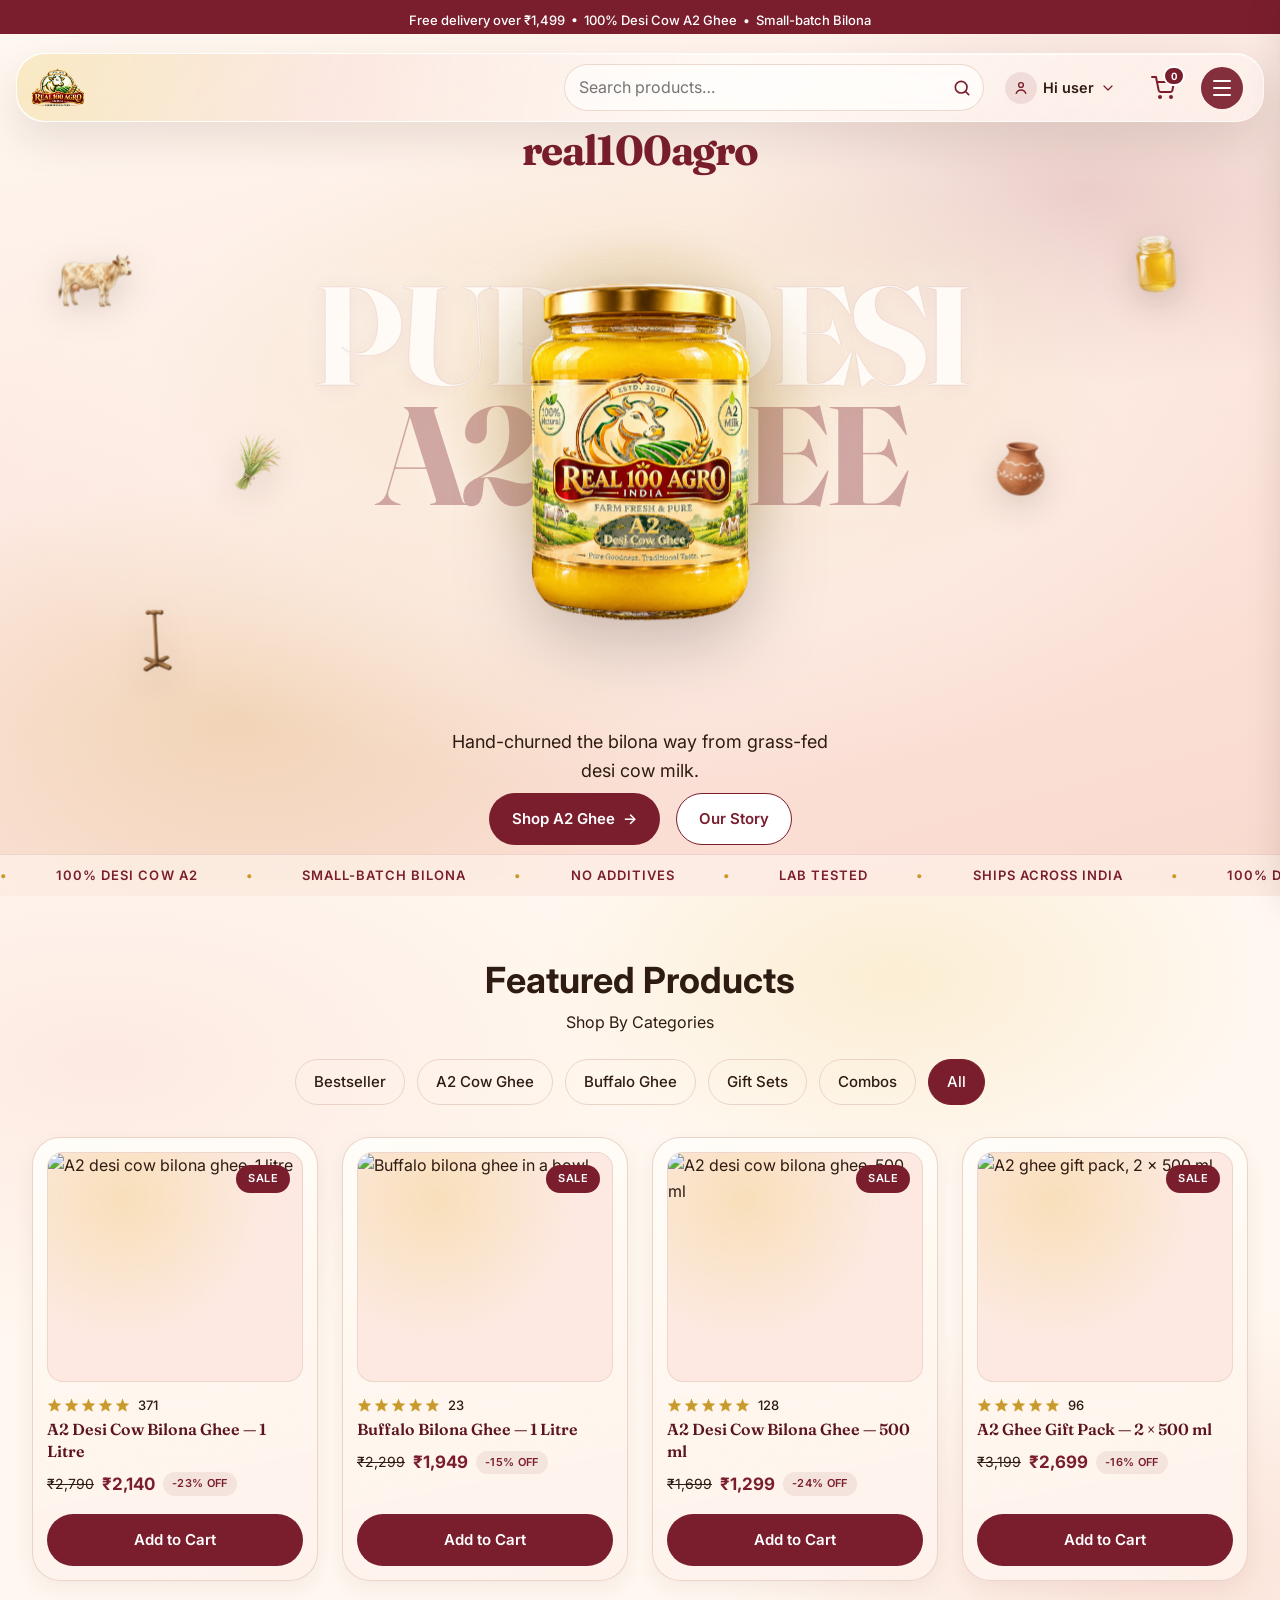
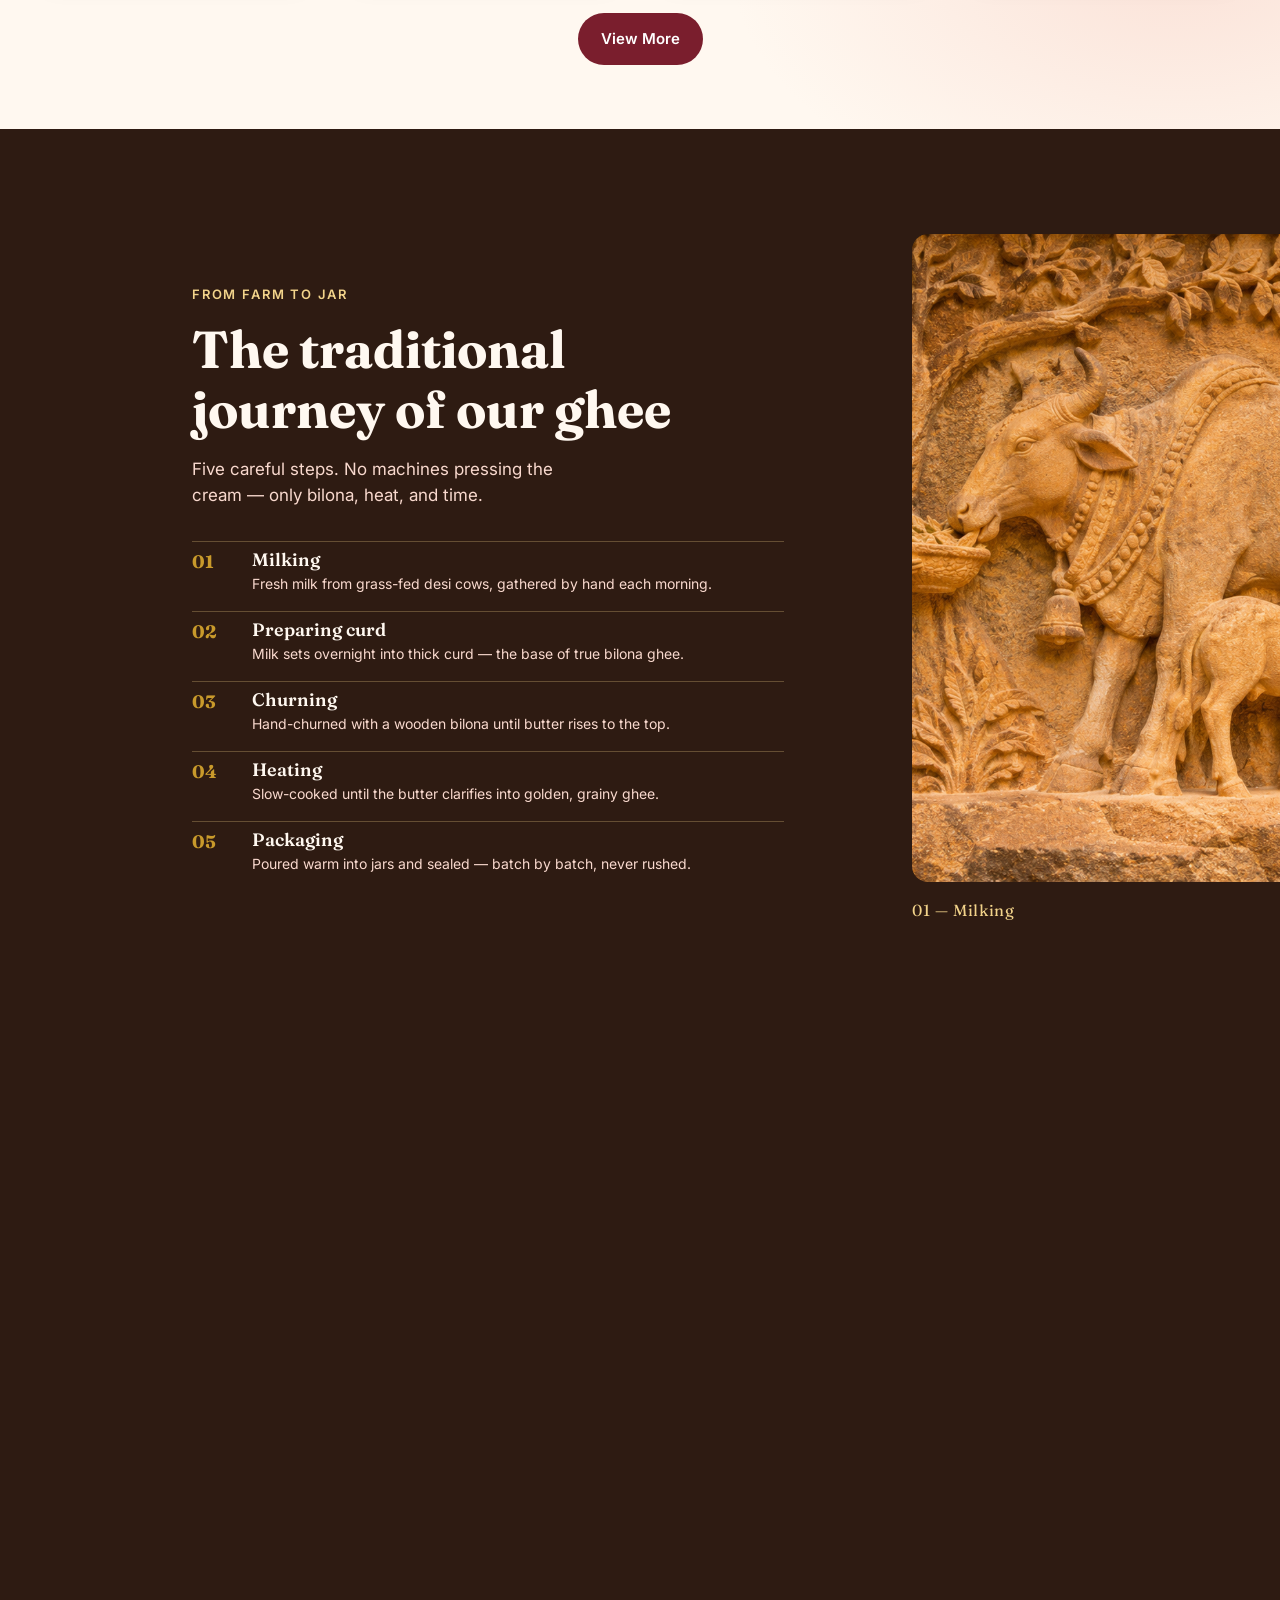
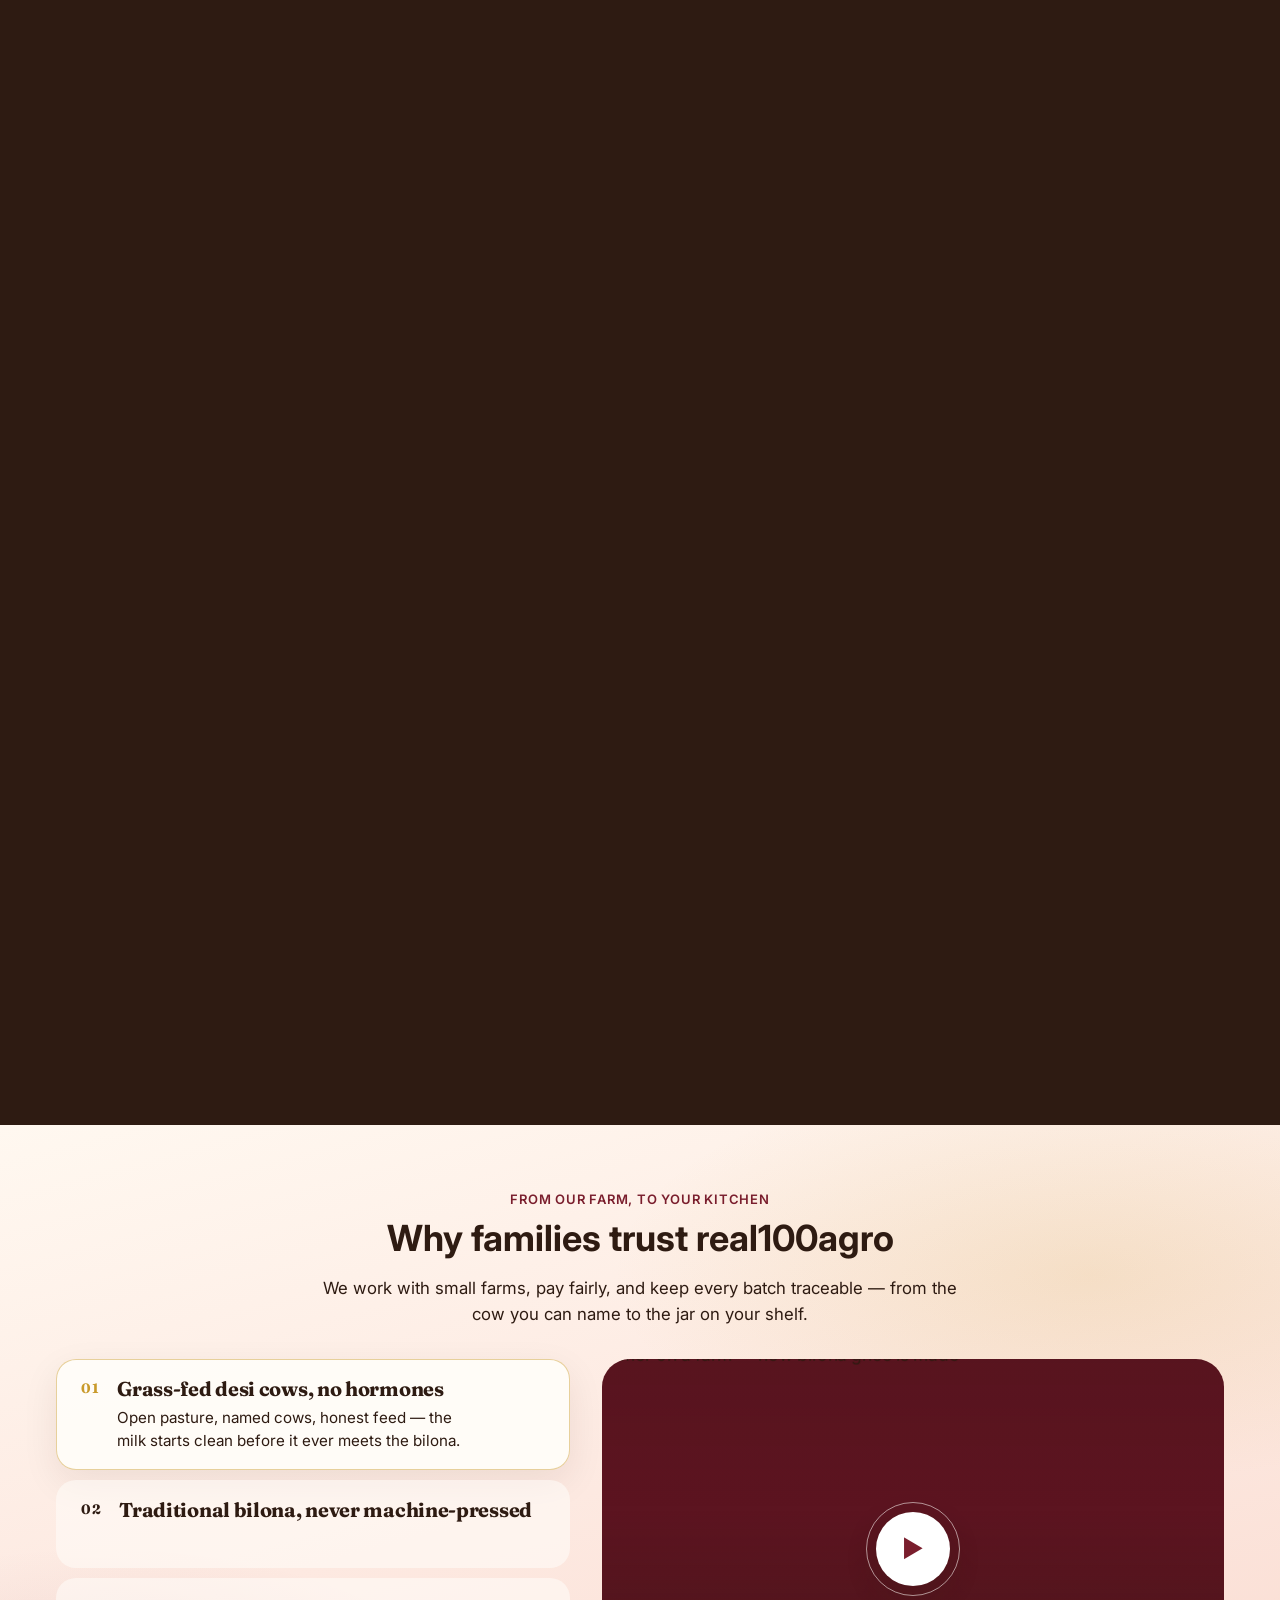
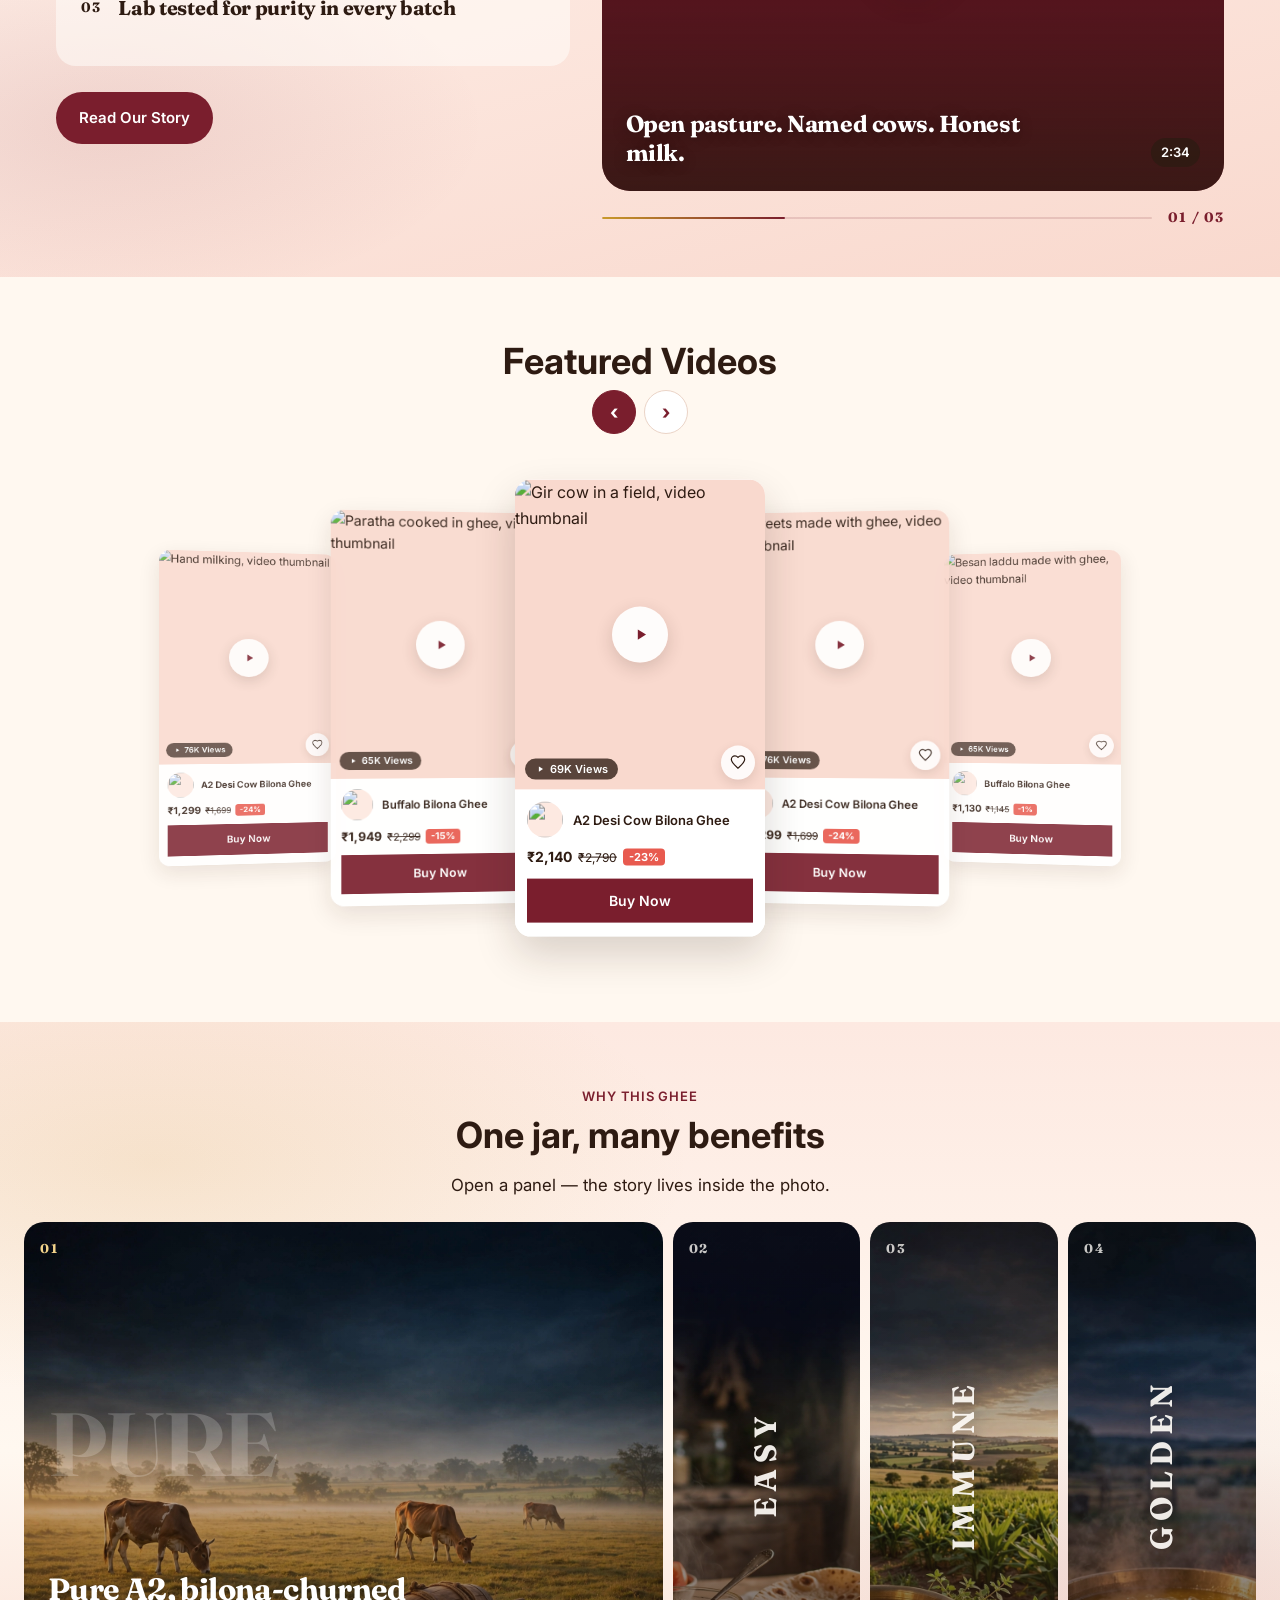
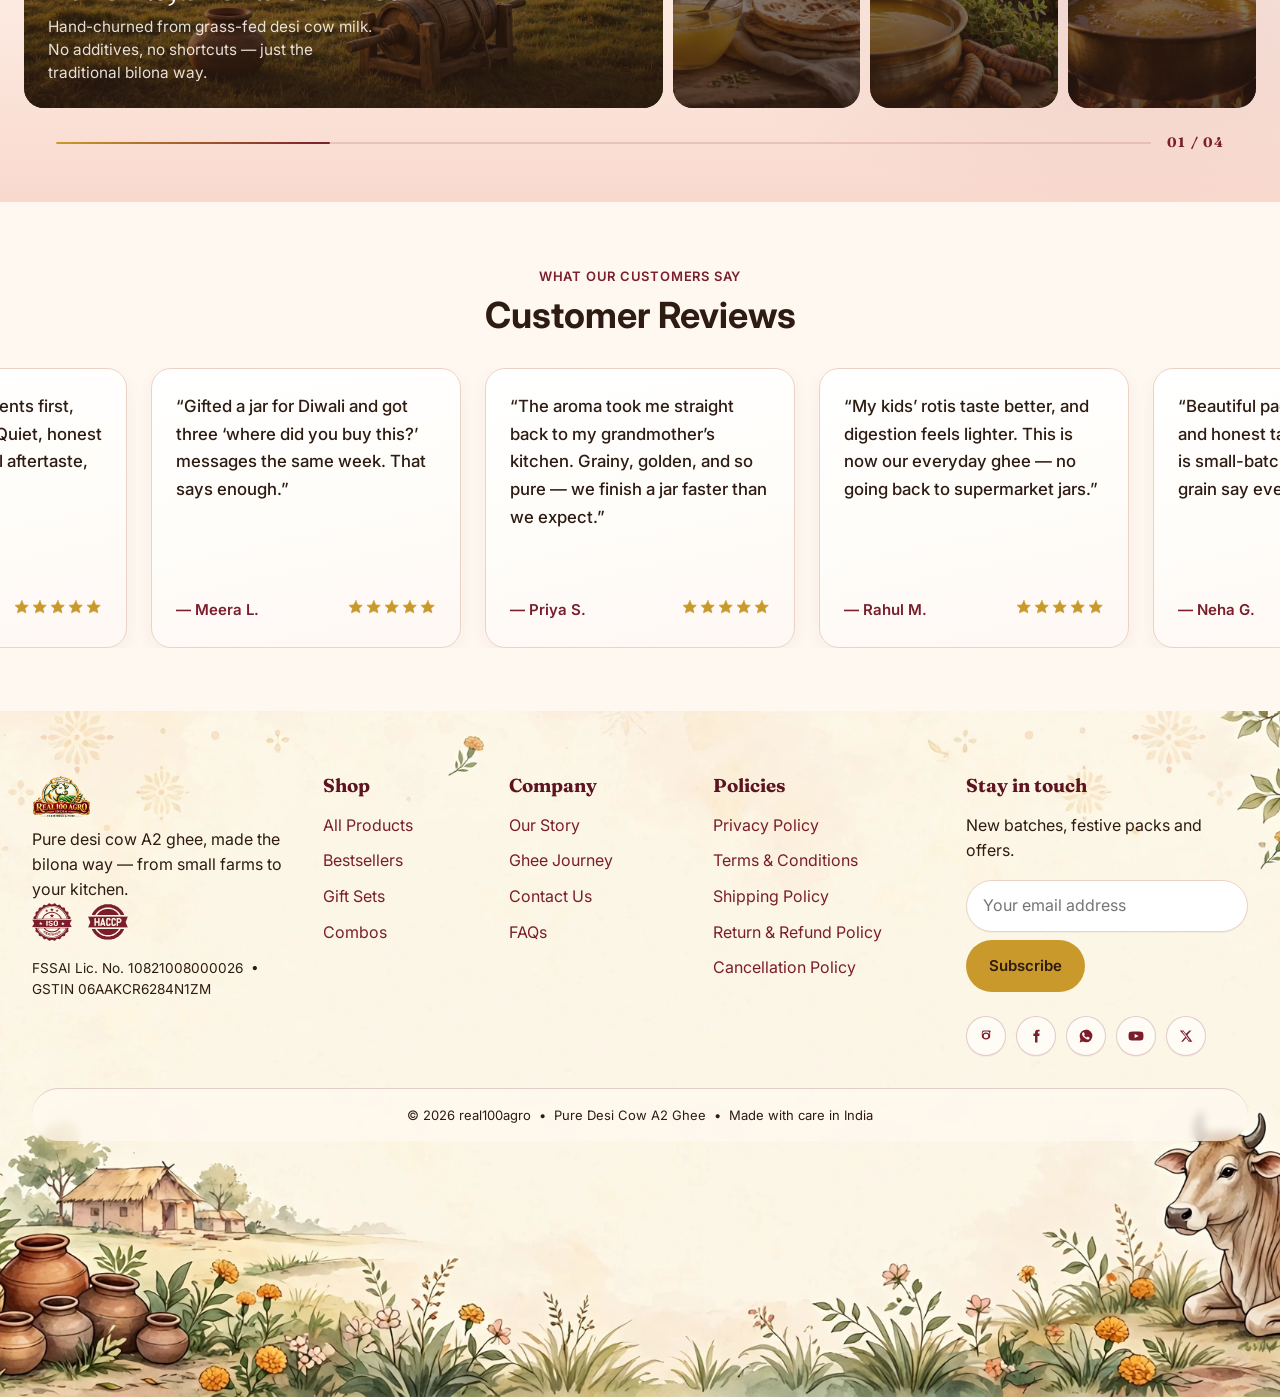
==== frontend/index.html @ b284c061 "Initial commit: Django API, static frontend, and real100 deploy layout. Co-authored-by: Cursor <curs" ====
<!DOCTYPE html>
<html lang="en">

<head>
  <meta charset="utf-8">
  <meta name="viewport" content="width=device-width, initial-scale=1">
  <title>real100agro — Pure Desi Cow A2 Ghee, Made the Bilona Way</title>
  <meta name="description"
    content="Pure desi cow A2 ghee, hand-churned the traditional bilona way from grass-fed desi cow milk. No additives, no shortcuts — just golden, grainy ghee.">
  <meta property="og:title" content="real100agro — Pure Desi Cow A2 Ghee">
  <meta property="og:description"
    content="Hand-churned from grass-fed desi cow milk. No additives, no shortcuts — just golden, grainy ghee the traditional way.">
  <meta property="og:type" content="website">
  <!-- Product prices, reviews, videos and photos on this page are
       placeholders for the frontend phase. Replace them with real
       product data in the backend phase; do not publish fake
       Product structured data until then. -->
  <script type="application/ld+json">
  {
    "@context": "https://schema.org",
    "@type": "Organization",
    "name": "real100agro",
    "description": "Desi cow A2 ghee selling webapp"
  }
  </script>
  <link rel="preconnect" href="https://fonts.googleapis.com">
  <link rel="preconnect" href="https://fonts.gstatic.com" crossorigin>
  <link
    href="https://fonts.googleapis.com/css2?family=Fraunces:opsz,wght@9..144,500;9..144,700&family=Inter:wght@400;500;600;700&display=swap"
    rel="stylesheet">
  <link rel="stylesheet" href="assets/css/tokens.css">
  <link rel="stylesheet" href="assets/css/base.css">
  <link rel="stylesheet" href="assets/css/components.css">
  <link rel="stylesheet" href="assets/css/home.css">
  <link rel="stylesheet" href="assets/css/commerce.css">
  <link rel="stylesheet" href="assets/css/responsive.css">
  <link rel="icon"
    href="data:image/svg+xml,<svg xmlns='http://www.w3.org/2000/svg' viewBox='0 0 100 100'><text y='.9em' font-size='90'>🧈</text></svg>">
</head>

<body>
  <a class="skip-link" href="#main">Skip to main content</a>

  <!-- Announcement bar: Kasutam layout, our maroon theme -->
  <div class="announcement-bar" role="note">
    <span class="announcement-bar__track"><span>Free delivery over ₹1,499 &nbsp;•&nbsp; 100% Desi Cow A2 Ghee
        &nbsp;•&nbsp; Small-batch Bilona</span><span aria-hidden="true">Free delivery over ₹1,499 &nbsp;•&nbsp; 100% Desi
        Cow A2 Ghee &nbsp;•&nbsp; Small-batch Bilona</span></span>
  </div>

  <!-- Header — floating glassmorphism pill (CodePen-inspired):
       logo, nav, search, cart, hamburger. Same single-line layout
       and data hooks as before; only the shell is floating glass.
       On phones the search folds into the open menu. No Shop Ghee
       button here — the hero CTA already leads to products.
       Nav links point at shared pages: products.html (All /
       Bestsellers tabs), our-story.html, contact.html. -->
  <header class="site-header">
    <div class="header-inner">
      <a class="logo" href="index.html" aria-label="real100agro home">
        <img class="logo__image" src="assets/images/logo.png" alt="real100agro" width="160" height="48">
        <span class="logo__text">real100agro</span>
      </a>
      <nav class="main-nav" id="main-nav" data-main-nav aria-label="Main navigation">
        <a href="index.html" aria-current="page">Home</a>
        <a href="products.html#all" data-nav-products="all">All Products</a>
        <a href="products.html#bestsellers" data-nav-products="bestseller">Bestsellers</a>
        <a href="our-story.html">Our Story</a>
        <a href="contact.html">Contact Us</a>
      </nav>
      <!-- Search is a direct header child: on phones it hides in the
           closed header and shows inside the open menu; cart stays. -->
      <form class="search-form" data-search-form role="search" aria-label="Search products">
        <label class="visually-hidden" for="site-search">Search products</label>
        <input id="site-search" type="search" data-search-input placeholder="Search products…" autocomplete="off">
        <button class="search-form__button" type="submit" aria-label="Search products">
          <svg viewBox="0 0 24 24" aria-hidden="true" focusable="false">
            <circle cx="11" cy="11" r="7"></circle>
            <path d="M20 20l-3.5-3.5"></path>
          </svg>
        </button>
      </form>
      <button class="cart-button" type="button" data-cart-count aria-label="Cart, 0 items">
        <span class="cart-button__face" aria-hidden="true">
          <svg viewBox="0 0 24 24" focusable="false">
            <circle cx="9" cy="21" r="1"></circle>
            <circle cx="20" cy="21" r="1"></circle>
            <path d="M1 1h4l2.68 13.39a2 2 0 0 0 2 1.61h9.72a2 2 0 0 0 2-1.61L23 6H6"></path>
          </svg>
        </span>
        <span class="cart-button__count" data-cart-count-number>0</span>
      </button>
      <button class="nav-toggle" type="button" data-nav-toggle aria-expanded="false" aria-controls="main-nav"
        aria-label="Open menu">
        <span class="nav-toggle__bar" aria-hidden="true"></span>
        <span class="nav-toggle__bar" aria-hidden="true"></span>
        <span class="nav-toggle__bar" aria-hidden="true"></span>
      </button>
    </div>
  </header>

  <main id="main">
    <!-- HERO — cinematic prototype (Henrietta-inspired): full-bleed
         atmosphere, giant brand type behind the jar, floating story
         motifs (adult cow, bilona churner, grass, matki, jar) with
         parallax, slim CTA. Conversion details live in Featured
         Products below. -->
    <section class="hero hero--cinematic" id="top" aria-labelledby="hero-heading" data-hero-cinematic>
      <div class="hero-atmosphere" aria-hidden="true"></div>

      <div class="hero-stage" data-hero-stage>
        <p class="hero-brand" aria-hidden="true">real100agro</p>

        <h1 class="hero-display" id="hero-heading">
          <span class="hero-display__line">Pure Desi</span>
          <span class="hero-display__line hero-display__line--accent">A2 Ghee</span>
        </h1>

        <div class="hero-glow" aria-hidden="true"></div>

        <div class="hero-droplets hero-droplets--back" data-hero-droplets aria-hidden="true">
          <span class="hero-drop" data-depth="0.35" style="--x:18%; --y:42%; --s:1.05; --o:.9">
            <img src="assets/images/hero_float_grass.png" alt="" width="120" height="120" decoding="async">
          </span>
          <span class="hero-drop" data-depth="0.4" style="--x:78%; --y:44%; --s:1; --o:.88">
            <img src="assets/images/hero_float_matki.png" alt="" width="120" height="120" decoding="async">
          </span>
        </div>
        <div class="hero-droplets hero-droplets--front" data-hero-droplets aria-hidden="true">
          <span class="hero-drop" data-depth="0.55" style="--x:5%; --y:18%; --s:1.35; --o:.95">
            <img src="assets/images/hero_float_cow.png" alt="" width="160" height="160" decoding="async">
          </span>
          <span class="hero-drop" data-depth="0.7" style="--x:10%; --y:68%; --s:1.15; --o:.92">
            <img src="assets/images/hero_float_churner.png" alt="" width="120" height="120" decoding="async">
          </span>
          <span class="hero-drop" data-depth="0.6" style="--x:88%; --y:16%; --s:1.05; --o:.94">
            <img src="assets/images/hero_float_jar.png" alt="" width="120" height="120" decoding="async">
          </span>
        </div>

        <div class="hero-jar" data-hero-jar>
          <img src="assets/images/hero_jar_cutout.png" alt="Jar of Real 100 Agro A2 desi cow ghee" width="400"
            height="600" fetchpriority="high" decoding="async">
        </div>

        <div class="hero-copy">
          <p class="hero-copy__support">Hand-churned the bilona way from grass-fed desi cow milk.</p>
          <div class="hero-ctas">
            <a class="button button--primary" href="products.html#all">Shop A2 Ghee &nbsp;→</a>
            <a class="button button--outline" href="our-story.html">Our Story</a>
          </div>
        </div>
      </div>

      <div class="hero-marquee" aria-hidden="true">
        <div class="hero-marquee__track">
          <span>100% Desi Cow A2</span>
          <span>Small-batch Bilona</span>
          <span>No additives</span>
          <span>Lab tested</span>
          <span>Ships across India</span>
          <span>100% Desi Cow A2</span>
          <span>Small-batch Bilona</span>
          <span>No additives</span>
          <span>Lab tested</span>
          <span>Ships across India</span>
        </div>
      </div>
    </section>

    <!-- FEATURED PRODUCTS + SHOP BY CATEGORY — merged, Kasutam layout,
         warm cream/blush shop tiles. Ghee only. -->
    <section class="section section--featured-products" id="featured-products" aria-labelledby="featured-heading">
      <div class="container content">
        <h2 class="section__title section__title--center" id="featured-heading">Featured Products</h2>
        <p class="section__subtitle section__subtitle--center">Shop By Categories</p>
        <div class="pill-row products-category-row" role="group" aria-label="Filter products by category">
          <button class="pill" type="button" data-filter="bestseller" aria-pressed="false">Bestseller</button>
          <button class="pill" type="button" data-filter="a2" aria-pressed="false">A2 Cow Ghee</button>
          <button class="pill" type="button" data-filter="buffalo" aria-pressed="false">Buffalo Ghee</button>
          <button class="pill" type="button" data-filter="gift" aria-pressed="false">Gift Sets</button>
          <button class="pill" type="button" data-filter="combo" aria-pressed="false">Combos</button>
          <button class="pill" type="button" data-filter="all" aria-pressed="true">All</button>
        </div>
        <div class="product-grid">
          <article class="product-card" data-categories="a2 bestseller" data-product-id="a2-ghee-1l" data-name="A2 Desi Cow Bilona Ghee 1 Litre">
            <a class="product-card__link" href="product.html" aria-label="View A2 Desi Cow Bilona Ghee 1 Litre">
              <div class="product-card__media">
                <img
                  src="https://cdn.shopify.com/s/files/1/0054/8300/3951/products/91yr2itCWcL._SL1500__1_1500x.jpg?v=1569312696"
                  alt="A2 desi cow bilona ghee, 1 litre" width="306" height="306" loading="lazy" decoding="async">
                <span class="product-card__badge">Sale</span>
              </div>
            </a>
            <div class="product-card__rating" aria-label="Rated 4.9 out of 5 from 371 reviews">
              <span class="star-rating" aria-hidden="true">
                <svg class="star-rating__star is-filled" viewBox="0 0 24 24">
                  <path d="M12 2.4l2.7 6.5 7 .6-5.3 4.5 1.7 7-6.1-3.7-6.1 3.7 1.7-7-5.3-4.5 7-.6L12 2.4z"></path>
                </svg>
                <svg class="star-rating__star is-filled" viewBox="0 0 24 24">
                  <path d="M12 2.4l2.7 6.5 7 .6-5.3 4.5 1.7 7-6.1-3.7-6.1 3.7 1.7-7-5.3-4.5 7-.6L12 2.4z"></path>
                </svg>
                <svg class="star-rating__star is-filled" viewBox="0 0 24 24">
                  <path d="M12 2.4l2.7 6.5 7 .6-5.3 4.5 1.7 7-6.1-3.7-6.1 3.7 1.7-7-5.3-4.5 7-.6L12 2.4z"></path>
                </svg>
                <svg class="star-rating__star is-filled" viewBox="0 0 24 24">
                  <path d="M12 2.4l2.7 6.5 7 .6-5.3 4.5 1.7 7-6.1-3.7-6.1 3.7 1.7-7-5.3-4.5 7-.6L12 2.4z"></path>
                </svg>
                <svg class="star-rating__star is-filled" viewBox="0 0 24 24">
                  <path d="M12 2.4l2.7 6.5 7 .6-5.3 4.5 1.7 7-6.1-3.7-6.1 3.7 1.7-7-5.3-4.5 7-.6L12 2.4z"></path>
                </svg>
              </span>
              <span class="product-card__review-count">371</span>
            </div>
            <h3 class="product-card__name"><a href="product.html">A2 Desi Cow Bilona Ghee — 1 Litre</a></h3>
            <p class="product-card__price"><span class="price--old">₹2,790</span> <span class="price--now">₹2,140</span>
              <span class="price--off">-23% OFF</span></p>
            <button class="button button--primary button--full" type="button" data-add-to-cart>Add to
              Cart</button>
          </article>
          <article class="product-card" data-categories="buffalo" data-product-id="buffalo-ghee-1l" data-name="Buffalo Bilona Ghee 1 Litre">
            <a class="product-card__link" href="product.html" aria-label="View Buffalo Bilona Ghee 1 Litre">
              <div class="product-card__media">
                <img
                  src="https://images.news18.com/news18marathi/uploads/2026/01/Ghee-1-2026-01-f6c0e764d6275aedfa888fc6712cb492-3x2.jpg?im=Resize,width=640,aspect=fit,type=normal"
                  alt="Buffalo bilona ghee in a bowl" width="306" height="306" loading="lazy" decoding="async">
                <span class="product-card__badge">Sale</span>
              </div>
            </a>
            <div class="product-card__rating" aria-label="Rated 4.8 out of 5 from 23 reviews">
              <span class="star-rating" aria-hidden="true">
                <svg class="star-rating__star is-filled" viewBox="0 0 24 24">
                  <path d="M12 2.4l2.7 6.5 7 .6-5.3 4.5 1.7 7-6.1-3.7-6.1 3.7 1.7-7-5.3-4.5 7-.6L12 2.4z"></path>
                </svg>
                <svg class="star-rating__star is-filled" viewBox="0 0 24 24">
                  <path d="M12 2.4l2.7 6.5 7 .6-5.3 4.5 1.7 7-6.1-3.7-6.1 3.7 1.7-7-5.3-4.5 7-.6L12 2.4z"></path>
                </svg>
                <svg class="star-rating__star is-filled" viewBox="0 0 24 24">
                  <path d="M12 2.4l2.7 6.5 7 .6-5.3 4.5 1.7 7-6.1-3.7-6.1 3.7 1.7-7-5.3-4.5 7-.6L12 2.4z"></path>
                </svg>
                <svg class="star-rating__star is-filled" viewBox="0 0 24 24">
                  <path d="M12 2.4l2.7 6.5 7 .6-5.3 4.5 1.7 7-6.1-3.7-6.1 3.7 1.7-7-5.3-4.5 7-.6L12 2.4z"></path>
                </svg>
                <svg class="star-rating__star is-filled" viewBox="0 0 24 24">
                  <path d="M12 2.4l2.7 6.5 7 .6-5.3 4.5 1.7 7-6.1-3.7-6.1 3.7 1.7-7-5.3-4.5 7-.6L12 2.4z"></path>
                </svg>
              </span>
              <span class="product-card__review-count">23</span>
            </div>
            <h3 class="product-card__name"><a href="product.html">Buffalo Bilona Ghee — 1 Litre</a></h3>
            <p class="product-card__price"><span class="price--old">₹2,299</span> <span class="price--now">₹1,949</span>
              <span class="price--off">-15% OFF</span></p>
            <button class="button button--primary button--full" type="button" data-add-to-cart>Add to
              Cart</button>
          </article>
          <article class="product-card" data-categories="a2 bestseller" data-product-id="a2-ghee-500ml" data-name="A2 Desi Cow Bilona Ghee 500 ml">
            <a class="product-card__link" href="product.html" aria-label="View A2 Desi Cow Bilona Ghee 500 ml">
              <div class="product-card__media">
                <img src="https://ishavasyamproducts.com/cdn/shop/products/11_900x.jpg?v=1634724399"
                  alt="A2 desi cow bilona ghee, 500 ml" width="306" height="306" loading="lazy" decoding="async">
                <span class="product-card__badge">Sale</span>
              </div>
            </a>
            <div class="product-card__rating" aria-label="Rated 4.9 out of 5 from 128 reviews">
              <span class="star-rating" aria-hidden="true">
                <svg class="star-rating__star is-filled" viewBox="0 0 24 24">
                  <path d="M12 2.4l2.7 6.5 7 .6-5.3 4.5 1.7 7-6.1-3.7-6.1 3.7 1.7-7-5.3-4.5 7-.6L12 2.4z"></path>
                </svg>
                <svg class="star-rating__star is-filled" viewBox="0 0 24 24">
                  <path d="M12 2.4l2.7 6.5 7 .6-5.3 4.5 1.7 7-6.1-3.7-6.1 3.7 1.7-7-5.3-4.5 7-.6L12 2.4z"></path>
                </svg>
                <svg class="star-rating__star is-filled" viewBox="0 0 24 24">
                  <path d="M12 2.4l2.7 6.5 7 .6-5.3 4.5 1.7 7-6.1-3.7-6.1 3.7 1.7-7-5.3-4.5 7-.6L12 2.4z"></path>
                </svg>
                <svg class="star-rating__star is-filled" viewBox="0 0 24 24">
                  <path d="M12 2.4l2.7 6.5 7 .6-5.3 4.5 1.7 7-6.1-3.7-6.1 3.7 1.7-7-5.3-4.5 7-.6L12 2.4z"></path>
                </svg>
                <svg class="star-rating__star is-filled" viewBox="0 0 24 24">
                  <path d="M12 2.4l2.7 6.5 7 .6-5.3 4.5 1.7 7-6.1-3.7-6.1 3.7 1.7-7-5.3-4.5 7-.6L12 2.4z"></path>
                </svg>
              </span>
              <span class="product-card__review-count">128</span>
            </div>
            <h3 class="product-card__name"><a href="product.html">A2 Desi Cow Bilona Ghee — 500 ml</a></h3>
            <p class="product-card__price"><span class="price--old">₹1,699</span> <span class="price--now">₹1,299</span>
              <span class="price--off">-24% OFF</span></p>
            <button class="button button--primary button--full" type="button" data-add-to-cart>Add to
              Cart</button>
          </article>
          <article class="product-card" data-categories="gift combo a2 bestseller" data-product-id="a2-ghee-gift" data-name="A2 Ghee Gift Pack 2 x 500 ml">
            <a class="product-card__link" href="product.html" aria-label="View A2 Ghee Gift Pack">
              <div class="product-card__media">
                <img src="https://www.distacart.com/cdn/shop/products/IshaVasyamA2DesiGhee.._1280x.jpg?v=1737559989"
                  alt="A2 ghee gift pack, 2 x 500 ml" width="306" height="306" loading="lazy" decoding="async">
                <span class="product-card__badge">Sale</span>
              </div>
            </a>
            <div class="product-card__rating" aria-label="Rated 5.0 out of 5 from 96 reviews">
              <span class="star-rating" aria-hidden="true">
                <svg class="star-rating__star is-filled" viewBox="0 0 24 24">
                  <path d="M12 2.4l2.7 6.5 7 .6-5.3 4.5 1.7 7-6.1-3.7-6.1 3.7 1.7-7-5.3-4.5 7-.6L12 2.4z"></path>
                </svg>
                <svg class="star-rating__star is-filled" viewBox="0 0 24 24">
                  <path d="M12 2.4l2.7 6.5 7 .6-5.3 4.5 1.7 7-6.1-3.7-6.1 3.7 1.7-7-5.3-4.5 7-.6L12 2.4z"></path>
                </svg>
                <svg class="star-rating__star is-filled" viewBox="0 0 24 24">
                  <path d="M12 2.4l2.7 6.5 7 .6-5.3 4.5 1.7 7-6.1-3.7-6.1 3.7 1.7-7-5.3-4.5 7-.6L12 2.4z"></path>
                </svg>
                <svg class="star-rating__star is-filled" viewBox="0 0 24 24">
                  <path d="M12 2.4l2.7 6.5 7 .6-5.3 4.5 1.7 7-6.1-3.7-6.1 3.7 1.7-7-5.3-4.5 7-.6L12 2.4z"></path>
                </svg>
                <svg class="star-rating__star is-filled" viewBox="0 0 24 24">
                  <path d="M12 2.4l2.7 6.5 7 .6-5.3 4.5 1.7 7-6.1-3.7-6.1 3.7 1.7-7-5.3-4.5 7-.6L12 2.4z"></path>
                </svg>
              </span>
              <span class="product-card__review-count">96</span>
            </div>
            <h3 class="product-card__name"><a href="product.html">A2 Ghee Gift Pack — 2 × 500 ml</a></h3>
            <p class="product-card__price"><span class="price--old">₹3,199</span> <span class="price--now">₹2,699</span>
              <span class="price--off">-16% OFF</span></p>
            <button class="button button--primary button--full" type="button" data-add-to-cart>Add to
              Cart</button>
          </article>
        </div>
        <div class="view-more-row">
          <a class="button button--primary" href="products.html#all">View More</a>
        </div>
      </div>
    </section>

    <!-- PROCESS — horizontal pin scroll (CodePen qBNvrRQ mid section only).
         Sticky stage + scrubbed translateX; native page scroll exits into
         Our Story. No Locomotive, no intro/outro pages from the pen. -->
    <section class="section process-pin-section" id="process" aria-labelledby="process-heading"
      data-process-pin>
      <div class="process-pin__stage">
        <div class="process-pin__wrap" data-process-wrap>
          <div class="process-pin__panel process-pin__panel--copy">
            <p class="process-pin__eyebrow">From farm to jar</p>
            <h2 id="process-heading">The traditional journey of our ghee</h2>
            <p class="process-pin__lead">Five careful steps. No machines pressing the cream — only bilona, heat, and
              time.</p>
            <ol class="process-pin__steps">
              <li>
                <span class="process-pin__step-num" aria-hidden="true">01</span>
                <h3>Milking</h3>
                <p>Fresh milk from grass-fed desi cows, gathered by hand each morning.</p>
              </li>
              <li>
                <span class="process-pin__step-num" aria-hidden="true">02</span>
                <h3>Preparing curd</h3>
                <p>Milk sets overnight into thick curd — the base of true bilona ghee.</p>
              </li>
              <li>
                <span class="process-pin__step-num" aria-hidden="true">03</span>
                <h3>Churning</h3>
                <p>Hand-churned with a wooden bilona until butter rises to the top.</p>
              </li>
              <li>
                <span class="process-pin__step-num" aria-hidden="true">04</span>
                <h3>Heating</h3>
                <p>Slow-cooked until the butter clarifies into golden, grainy ghee.</p>
              </li>
              <li>
                <span class="process-pin__step-num" aria-hidden="true">05</span>
                <h3>Packaging</h3>
                <p>Poured warm into jars and sealed — batch by batch, never rushed.</p>
              </li>
            </ol>
          </div>
          <figure class="process-pin__panel process-pin__panel--media">
            <img src="assets/images/process_bg_1.png" alt="Milking — desi cows and the start of the bilona process"
              width="900" height="1200" loading="eager" decoding="async">
            <figcaption>01 — Milking</figcaption>
          </figure>
          <figure class="process-pin__panel process-pin__panel--media">
            <img src="assets/images/process_bg_2.png" alt="Preparing curd for traditional bilona ghee" width="900"
              height="1200" loading="lazy" decoding="async">
            <figcaption>02 — Preparing curd</figcaption>
          </figure>
          <figure class="process-pin__panel process-pin__panel--media">
            <img src="assets/images/process_bg_3.png" alt="Hand-churning butter the bilona way" width="900" height="1200"
              loading="lazy" decoding="async">
            <figcaption>03 — Churning</figcaption>
          </figure>
          <figure class="process-pin__panel process-pin__panel--media">
            <img src="assets/images/process_bg_4.png" alt="Heating butter until it becomes golden ghee" width="900"
              height="1200" loading="lazy" decoding="async">
            <figcaption>04 — Heating</figcaption>
          </figure>
          <figure class="process-pin__panel process-pin__panel--media">
            <img src="assets/images/process_bg_5.png" alt="Packaging fresh bilona ghee into jars" width="900"
              height="1200" loading="lazy" decoding="async">
            <figcaption>05 — Packaging</figcaption>
          </figure>
        </div>
      </div>
    </section>

    <!-- TRUST — living farm window. Promises expand like the benefits
         blinds; the media caption + soft parallax follow the active one.
         No scroll pin — normal page flow. -->
    <section class="section trust-section" id="our-story" aria-labelledby="story-heading" data-trust>
      <div class="trust-intro container content">
        <p class="section__eyebrow section__eyebrow--center">From our farm, to your kitchen</p>
        <h2 class="section__title section__title--center" id="story-heading">Why families trust real100agro</h2>
        <p class="trust-intro__lead">We work with small farms, pay fairly, and keep every batch traceable — from the cow
          you can name to the jar on your shelf.</p>
      </div>

      <div class="trust-stage container" data-trust-stage>
        <div class="trust-promises" role="list" aria-label="Why families trust us">
          <button class="trust-promise is-active" type="button" role="listitem" data-trust-promise data-index="0"
            aria-current="true">
            <span class="trust-promise__index" aria-hidden="true">01</span>
            <span class="trust-promise__body">
              <span class="trust-promise__title">Grass-fed desi cows, no hormones</span>
              <span class="trust-promise__text">Open pasture, named cows, honest feed — the milk starts clean before it
                ever meets the bilona.</span>
            </span>
          </button>
          <button class="trust-promise" type="button" role="listitem" data-trust-promise data-index="1"
            aria-current="false">
            <span class="trust-promise__index" aria-hidden="true">02</span>
            <span class="trust-promise__body">
              <span class="trust-promise__title">Traditional bilona, never machine-pressed</span>
              <span class="trust-promise__text">Curd, wood, and patient hands. No industrial cream separator — just the
                way ghee was always made.</span>
            </span>
          </button>
          <button class="trust-promise" type="button" role="listitem" data-trust-promise data-index="2"
            aria-current="false">
            <span class="trust-promise__index" aria-hidden="true">03</span>
            <span class="trust-promise__body">
              <span class="trust-promise__title">Lab tested for purity in every batch</span>
              <span class="trust-promise__text">Every jar can be traced back to the farm and the test — small batches,
                nothing to hide.</span>
            </span>
          </button>
          <a class="button button--primary trust-promises__cta" href="our-story.html">Read Our Story</a>
        </div>

        <div class="trust-media" data-trust-media>
          <div class="trust-media__frame">
            <img class="trust-media__img" data-trust-img src="https://pashukhata.com/assets/benefits_farmer.png"
              alt="Farmer on a farm — how bilona ghee is made" width="960" height="720" loading="lazy"
              decoding="async">
            <div class="trust-media__veil" aria-hidden="true"></div>
            <button class="trust-media__play" type="button" aria-label="Play video: How Bilona ghee is made">
              <span aria-hidden="true">▶</span>
            </button>
            <p class="trust-media__caption" data-trust-caption>Open pasture. Named cows. Honest milk.</p>
            <span class="trust-media__duration">2:34</span>
          </div>
          <div class="trust-rail" aria-hidden="true">
            <div class="trust-rail__track">
              <span class="trust-rail__fill" data-trust-fill></span>
            </div>
            <p class="trust-rail__label"><span data-trust-step>01</span> / 03</p>
          </div>
        </div>
      </div>
    </section>

    <!-- FEATURED VIDEOS — cover-flow shopping cards, infinite loop -->
    <section class="section section--cream section--videos" aria-labelledby="videos-heading">
      <div class="container content">
        <h2 class="section__title section__title--center" id="videos-heading">Featured Videos</h2>
        <div class="carousel-controls">
          <button type="button" data-video-prev aria-label="Previous video">‹</button>
          <button type="button" data-video-next aria-label="Next video">›</button>
        </div>
        <div class="video-carousel" data-video-carousel>
          <div class="video-track" data-video-track>
            <article class="video-card is-active" data-video-card>
              <div class="video-card__media">
                <img
                  src="https://images.news18.com/kannada/uploads/2024/08/gir-cow-2024-08-c79f0a68dbd60b0babccdc7f3da8ee3a-3x2.jpg?im=Resize,width=2048,aspect=fit,type=normal"
                  alt="Gir cow in a field, video thumbnail" width="240" height="320" loading="lazy" decoding="async">
                <button class="video-card__play" type="button" aria-label="Play video">
                  <svg viewBox="0 0 24 24" aria-hidden="true" focusable="false">
                    <path d="M8.5 6.5v11l9-5.5-9-5.5z"></path>
                  </svg>
                </button>
                <span class="video-card__views">
                  <svg viewBox="0 0 24 24" aria-hidden="true" focusable="false">
                    <path d="M8.5 6.5v11l9-5.5-9-5.5z"></path>
                  </svg>
                  69K Views
                </span>
                <button class="video-card__wish" type="button" aria-label="Add to wishlist" aria-pressed="false">
                  <svg viewBox="0 0 24 24" aria-hidden="true" focusable="false">
                    <path
                      d="M12 20.4l-1.45-1.32C5.4 14.36 2 11.28 2 7.5 2 4.42 4.42 2 7.5 2c1.74 0 3.41.81 4.5 2.09C13.09 2.81 14.76 2 16.5 2 19.58 2 22 4.42 22 7.5c0 3.78-3.4 6.86-8.55 11.58L12 20.4z">
                    </path>
                  </svg>
                </button>
              </div>
              <div class="video-card__body">
                <div class="video-card__product">
                  <img class="video-card__thumb"
                    src="https://cdn.shopify.com/s/files/1/0054/8300/3951/products/91yr2itCWcL._SL1500__1_1500x.jpg?v=1569312696"
                    alt="" width="40" height="40" loading="lazy" decoding="async">
                  <h3 class="video-card__name">A2 Desi Cow Bilona Ghee</h3>
                </div>
                <p class="video-card__price">
                  <strong class="price--now">₹2,140</strong>
                  <span class="price--old">₹2,790</span>
                  <span class="price--off">-23%</span>
                </p>
                <button class="button button--primary button--full button--small button--rect" type="button"
                  data-product-id="a2-ghee-1l" data-add-to-cart>Buy Now</button>
              </div>
            </article>
            <article class="video-card" data-video-card>
              <div class="video-card__media">
                <img src="https://tamil.boldsky.com/img/2022/10/1-carrot-ladoo-1665748468.jpg"
                  alt="Sweets made with ghee, video thumbnail" width="240" height="320" loading="lazy"
                  decoding="async">
                <button class="video-card__play" type="button" aria-label="Play video">
                  <svg viewBox="0 0 24 24" aria-hidden="true" focusable="false">
                    <path d="M8.5 6.5v11l9-5.5-9-5.5z"></path>
                  </svg>
                </button>
                <span class="video-card__views">
                  <svg viewBox="0 0 24 24" aria-hidden="true" focusable="false">
                    <path d="M8.5 6.5v11l9-5.5-9-5.5z"></path>
                  </svg>
                  76K Views
                </span>
                <button class="video-card__wish" type="button" aria-label="Add to wishlist" aria-pressed="false">
                  <svg viewBox="0 0 24 24" aria-hidden="true" focusable="false">
                    <path
                      d="M12 20.4l-1.45-1.32C5.4 14.36 2 11.28 2 7.5 2 4.42 4.42 2 7.5 2c1.74 0 3.41.81 4.5 2.09C13.09 2.81 14.76 2 16.5 2 19.58 2 22 4.42 22 7.5c0 3.78-3.4 6.86-8.55 11.58L12 20.4z">
                    </path>
                  </svg>
                </button>
              </div>
              <div class="video-card__body">
                <div class="video-card__product">
                  <img class="video-card__thumb"
                    src="https://ishavasyamproducts.com/cdn/shop/products/11_900x.jpg?v=1634724399" alt="" width="40"
                    height="40" loading="lazy" decoding="async">
                  <h3 class="video-card__name">A2 Desi Cow Bilona Ghee</h3>
                </div>
                <p class="video-card__price">
                  <strong class="price--now">₹1,299</strong>
                  <span class="price--old">₹1,699</span>
                  <span class="price--off">-24%</span>
                </p>
                <button class="button button--primary button--full button--small button--rect" type="button"
                  data-product-id="a2-ghee-500ml" data-add-to-cart>Buy Now</button>
              </div>
            </article>
            <article class="video-card" data-video-card>
              <div class="video-card__media">
                <img src="https://www.kdmithaiwala.com/wp-content/uploads/2018/07/DESI-GHEE-BESAN-LADDU.jpg"
                  alt="Besan laddu made with ghee, video thumbnail" width="240" height="320" loading="lazy"
                  decoding="async">
                <button class="video-card__play" type="button" aria-label="Play video">
                  <svg viewBox="0 0 24 24" aria-hidden="true" focusable="false">
                    <path d="M8.5 6.5v11l9-5.5-9-5.5z"></path>
                  </svg>
                </button>
                <span class="video-card__views">
                  <svg viewBox="0 0 24 24" aria-hidden="true" focusable="false">
                    <path d="M8.5 6.5v11l9-5.5-9-5.5z"></path>
                  </svg>
                  65K Views
                </span>
                <button class="video-card__wish" type="button" aria-label="Add to wishlist" aria-pressed="false">
                  <svg viewBox="0 0 24 24" aria-hidden="true" focusable="false">
                    <path
                      d="M12 20.4l-1.45-1.32C5.4 14.36 2 11.28 2 7.5 2 4.42 4.42 2 7.5 2c1.74 0 3.41.81 4.5 2.09C13.09 2.81 14.76 2 16.5 2 19.58 2 22 4.42 22 7.5c0 3.78-3.4 6.86-8.55 11.58L12 20.4z">
                    </path>
                  </svg>
                </button>
              </div>
              <div class="video-card__body">
                <div class="video-card__product">
                  <img class="video-card__thumb"
                    src="https://images.news18.com/news18marathi/uploads/2026/01/Ghee-1-2026-01-f6c0e764d6275aedfa888fc6712cb492-3x2.jpg?im=Resize,width=640,aspect=fit,type=normal"
                    alt="" width="40" height="40" loading="lazy" decoding="async">
                  <h3 class="video-card__name">Buffalo Bilona Ghee</h3>
                </div>
                <p class="video-card__price">
                  <strong class="price--now">₹1,130</strong>
                  <span class="price--old">₹1,145</span>
                  <span class="price--off">-1%</span>
                </p>
                <button class="button button--primary button--full button--small button--rect" type="button"
                  data-product-id="buffalo-ghee-1l" data-add-to-cart>Buy Now</button>
              </div>
            </article>
            <article class="video-card" data-video-card>
              <div class="video-card__media">
                <img src="https://www.shreevrindyanaturals.com/images/bilona-step-07-slow-heating.jpg"
                  alt="Slow cooking ghee, video thumbnail" width="240" height="320" loading="lazy" decoding="async">
                <button class="video-card__play" type="button" aria-label="Play video">
                  <svg viewBox="0 0 24 24" aria-hidden="true" focusable="false">
                    <path d="M8.5 6.5v11l9-5.5-9-5.5z"></path>
                  </svg>
                </button>
                <span class="video-card__views">
                  <svg viewBox="0 0 24 24" aria-hidden="true" focusable="false">
                    <path d="M8.5 6.5v11l9-5.5-9-5.5z"></path>
                  </svg>
                  59K Views
                </span>
                <button class="video-card__wish" type="button" aria-label="Add to wishlist" aria-pressed="false">
                  <svg viewBox="0 0 24 24" aria-hidden="true" focusable="false">
                    <path
                      d="M12 20.4l-1.45-1.32C5.4 14.36 2 11.28 2 7.5 2 4.42 4.42 2 7.5 2c1.74 0 3.41.81 4.5 2.09C13.09 2.81 14.76 2 16.5 2 19.58 2 22 4.42 22 7.5c0 3.78-3.4 6.86-8.55 11.58L12 20.4z">
                    </path>
                  </svg>
                </button>
              </div>
              <div class="video-card__body">
                <div class="video-card__product">
                  <img class="video-card__thumb"
                    src="https://cdn.shopify.com/s/files/1/0054/8300/3951/products/91yr2itCWcL._SL1500__1_1500x.jpg?v=1569312696"
                    alt="" width="40" height="40" loading="lazy" decoding="async">
                  <h3 class="video-card__name">A2 Desi Cow Bilona Ghee</h3>
                </div>
                <p class="video-card__price">
                  <strong class="price--now">₹2,140</strong>
                  <span class="price--old">₹2,790</span>
                  <span class="price--off">-23%</span>
                </p>
                <button class="button button--primary button--full button--small button--rect" type="button"
                  data-product-id="a2-ghee-1l" data-add-to-cart>Buy Now</button>
              </div>
            </article>
            <article class="video-card" data-video-card>
              <div class="video-card__media">
                <img
                  src="https://images-pw.pixieset.com/elementfield/165891263/Harvest_0221_166-scaled-b1b6ce91-2500.jpg"
                  alt="Hand milking, video thumbnail" width="240" height="320" loading="lazy" decoding="async">
                <button class="video-card__play" type="button" aria-label="Play video">
                  <svg viewBox="0 0 24 24" aria-hidden="true" focusable="false">
                    <path d="M8.5 6.5v11l9-5.5-9-5.5z"></path>
                  </svg>
                </button>
                <span class="video-card__views">
                  <svg viewBox="0 0 24 24" aria-hidden="true" focusable="false">
                    <path d="M8.5 6.5v11l9-5.5-9-5.5z"></path>
                  </svg>
                  76K Views
                </span>
                <button class="video-card__wish" type="button" aria-label="Add to wishlist" aria-pressed="false">
                  <svg viewBox="0 0 24 24" aria-hidden="true" focusable="false">
                    <path
                      d="M12 20.4l-1.45-1.32C5.4 14.36 2 11.28 2 7.5 2 4.42 4.42 2 7.5 2c1.74 0 3.41.81 4.5 2.09C13.09 2.81 14.76 2 16.5 2 19.58 2 22 4.42 22 7.5c0 3.78-3.4 6.86-8.55 11.58L12 20.4z">
                    </path>
                  </svg>
                </button>
              </div>
              <div class="video-card__body">
                <div class="video-card__product">
                  <img class="video-card__thumb"
                    src="https://ishavasyamproducts.com/cdn/shop/products/11_900x.jpg?v=1634724399" alt="" width="40"
                    height="40" loading="lazy" decoding="async">
                  <h3 class="video-card__name">A2 Desi Cow Bilona Ghee</h3>
                </div>
                <p class="video-card__price">
                  <strong class="price--now">₹1,299</strong>
                  <span class="price--old">₹1,699</span>
                  <span class="price--off">-24%</span>
                </p>
                <button class="button button--primary button--full button--small button--rect" type="button"
                  data-product-id="a2-ghee-500ml" data-add-to-cart>Buy Now</button>
              </div>
            </article>
            <article class="video-card" data-video-card>
              <div class="video-card__media">
                <img src="https://im.whatshot.in/img/2021/Apr/162473-c-1618215860.jpg"
                  alt="Paratha cooked in ghee, video thumbnail" width="240" height="320" loading="lazy"
                  decoding="async">
                <button class="video-card__play" type="button" aria-label="Play video">
                  <svg viewBox="0 0 24 24" aria-hidden="true" focusable="false">
                    <path d="M8.5 6.5v11l9-5.5-9-5.5z"></path>
                  </svg>
                </button>
                <span class="video-card__views">
                  <svg viewBox="0 0 24 24" aria-hidden="true" focusable="false">
                    <path d="M8.5 6.5v11l9-5.5-9-5.5z"></path>
                  </svg>
                  65K Views
                </span>
                <button class="video-card__wish" type="button" aria-label="Add to wishlist" aria-pressed="false">
                  <svg viewBox="0 0 24 24" aria-hidden="true" focusable="false">
                    <path
                      d="M12 20.4l-1.45-1.32C5.4 14.36 2 11.28 2 7.5 2 4.42 4.42 2 7.5 2c1.74 0 3.41.81 4.5 2.09C13.09 2.81 14.76 2 16.5 2 19.58 2 22 4.42 22 7.5c0 3.78-3.4 6.86-8.55 11.58L12 20.4z">
                    </path>
                  </svg>
                </button>
              </div>
              <div class="video-card__body">
                <div class="video-card__product">
                  <img class="video-card__thumb"
                    src="https://images.news18.com/news18marathi/uploads/2026/01/Ghee-1-2026-01-f6c0e764d6275aedfa888fc6712cb492-3x2.jpg?im=Resize,width=640,aspect=fit,type=normal"
                    alt="" width="40" height="40" loading="lazy" decoding="async">
                  <h3 class="video-card__name">Buffalo Bilona Ghee</h3>
                </div>
                <p class="video-card__price">
                  <strong class="price--now">₹1,949</strong>
                  <span class="price--old">₹2,299</span>
                  <span class="price--off">-15%</span>
                </p>
                <button class="button button--primary button--full button--small button--rect" type="button"
                  data-product-id="buffalo-ghee-1l" data-add-to-cart>Buy Now</button>
              </div>
            </article>
          </div>
        </div>
      </div>
    </section>

    <!-- BENEFITS — expanding photo blinds. Four tall strips share one
         stage; hover/tap opens one while the others narrow. No scroll
         pin, no multi-viewport trap — normal page flow. -->
    <section class="section benefits-section" aria-labelledby="benefits-heading" data-benefits>
      <div class="benefits-intro container content">
        <p class="section__eyebrow section__eyebrow--center">Why this ghee</p>
        <h2 class="section__title section__title--center" id="benefits-heading">One jar, many benefits</h2>
        <p class="benefits-intro__lead">Open a panel — the story lives inside the photo.</p>
      </div>

      <div class="benefits-blinds" data-benefits-blinds role="list" aria-label="Benefits of A2 Desi Cow Ghee">
        <article class="benefits-blind is-active" role="listitem" data-benefits-blind data-index="0" tabindex="0"
          aria-labelledby="benefit-title-0">
          <img class="benefits-blind__img" src="assets/images/benefits_1.webp"
            alt="Desi cows grazing at dawn beside a clay pot and wooden churn" width="1200" height="800" loading="lazy"
            decoding="async">
          <div class="benefits-blind__veil" aria-hidden="true"></div>
          <span class="benefits-blind__index" aria-hidden="true">01</span>
          <span class="benefits-blind__word" aria-hidden="true">Pure</span>
          <div class="benefits-blind__copy">
            <h3 class="benefits-blind__title" id="benefit-title-0">Pure A2, bilona-churned</h3>
            <p class="benefits-blind__text">Hand-churned from grass-fed desi cow milk. No additives, no shortcuts —
              just the traditional bilona way.</p>
          </div>
        </article>

        <article class="benefits-blind" role="listitem" data-benefits-blind data-index="1" tabindex="0"
          aria-labelledby="benefit-title-1">
          <img class="benefits-blind__img" src="assets/images/benefits_2.webp"
            alt="Homestyle meal with rotis and a bowl of golden ghee" width="1200" height="800" loading="lazy"
            decoding="async">
          <div class="benefits-blind__veil" aria-hidden="true"></div>
          <span class="benefits-blind__index" aria-hidden="true">02</span>
          <span class="benefits-blind__word" aria-hidden="true">Easy</span>
          <div class="benefits-blind__copy">
            <h3 class="benefits-blind__title" id="benefit-title-1">Easy on digestion</h3>
            <p class="benefits-blind__text">A2 protein is gentler on the gut — light enough for everyday cooking,
              mornings to late dinners.</p>
          </div>
        </article>

        <article class="benefits-blind" role="listitem" data-benefits-blind data-index="2" tabindex="0"
          aria-labelledby="benefit-title-2">
          <img class="benefits-blind__img" src="assets/images/benefits_3.webp"
            alt="Brass bowl of golden ghee with turmeric on a farm at sunset" width="1200" height="800" loading="lazy"
            decoding="async">
          <div class="benefits-blind__veil" aria-hidden="true"></div>
          <span class="benefits-blind__index" aria-hidden="true">03</span>
          <span class="benefits-blind__word" aria-hidden="true">Immune</span>
          <div class="benefits-blind__copy">
            <h3 class="benefits-blind__title" id="benefit-title-2">Naturally boosts immunity</h3>
            <p class="benefits-blind__text">Rich in fat-soluble vitamins that support everyday wellness — nourishment
              that feels like care.</p>
          </div>
        </article>

        <article class="benefits-blind" role="listitem" data-benefits-blind data-index="3" tabindex="0"
          aria-labelledby="benefit-title-3">
          <img class="benefits-blind__img" src="assets/images/benefits_4.webp"
            alt="Slow-cooking golden ghee in a brass pot over an open fire" width="1200" height="800" loading="lazy"
            decoding="async">
          <div class="benefits-blind__veil" aria-hidden="true"></div>
          <span class="benefits-blind__index" aria-hidden="true">04</span>
          <span class="benefits-blind__word" aria-hidden="true">Golden</span>
          <div class="benefits-blind__copy">
            <h3 class="benefits-blind__title" id="benefit-title-3">Golden, slow-cooked goodness</h3>
            <p class="benefits-blind__text">Cooked low and slow till grainy and aromatic — the colour and aroma of
              real care in every spoon.</p>
          </div>
        </article>
      </div>

      <div class="benefits-rail container" aria-hidden="true">
        <div class="benefits-rail__track">
          <span class="benefits-rail__fill" data-benefits-fill></span>
        </div>
        <p class="benefits-rail__label"><span data-benefits-step>01</span> / 04</p>
      </div>
    </section>

    <!-- REVIEWS — endless drag/swipe carousel, equal-height cards -->
    <section class="section section--cream section--reviews" aria-labelledby="reviews-heading">
      <div class="container content">
        <p class="section__eyebrow section__eyebrow--center">What our customers say</p>
        <h2 class="section__title section__title--center" id="reviews-heading">Customer Reviews</h2>
      </div>
      <div class="review-carousel" data-review-carousel tabindex="0" aria-roledescription="carousel"
        aria-label="Customer reviews">
        <div class="review-track" data-review-track>
          <article class="review-card" data-review-card>
            <div class="review-card__scroll">
              <p class="review-card__quote">“The aroma took me straight back to my grandmother’s kitchen. Grainy, golden, and so pure — we finish a jar faster than we expect.”</p>
            </div>
            <footer class="review-card__meta">
              <p class="review-card__author">— Priya S.</p>
              <p class="review-card__stars" aria-label="5 out of 5 stars">
                <span class="star-rating" aria-hidden="true">
                  <svg class="star-rating__star is-filled" viewBox="0 0 24 24"><path d="M12 2.5l2.6 6.4 6.9.6-5.2 4.6 1.6 6.7L12 17.8 5.1 20.8l1.6-6.7-5.2-4.6 6.9-.6L12 2.5z"></path></svg>
                  <svg class="star-rating__star is-filled" viewBox="0 0 24 24"><path d="M12 2.5l2.6 6.4 6.9.6-5.2 4.6 1.6 6.7L12 17.8 5.1 20.8l1.6-6.7-5.2-4.6 6.9-.6L12 2.5z"></path></svg>
                  <svg class="star-rating__star is-filled" viewBox="0 0 24 24"><path d="M12 2.5l2.6 6.4 6.9.6-5.2 4.6 1.6 6.7L12 17.8 5.1 20.8l1.6-6.7-5.2-4.6 6.9-.6L12 2.5z"></path></svg>
                  <svg class="star-rating__star is-filled" viewBox="0 0 24 24"><path d="M12 2.5l2.6 6.4 6.9.6-5.2 4.6 1.6 6.7L12 17.8 5.1 20.8l1.6-6.7-5.2-4.6 6.9-.6L12 2.5z"></path></svg>
                  <svg class="star-rating__star is-filled" viewBox="0 0 24 24"><path d="M12 2.5l2.6 6.4 6.9.6-5.2 4.6 1.6 6.7L12 17.8 5.1 20.8l1.6-6.7-5.2-4.6 6.9-.6L12 2.5z"></path></svg>
                </span>
              </p>
            </footer>
          </article>
          <article class="review-card" data-review-card>
            <div class="review-card__scroll">
              <p class="review-card__quote">“My kids’ rotis taste better, and digestion feels lighter. This is now our everyday ghee — no going back to supermarket jars.”</p>
            </div>
            <footer class="review-card__meta">
              <p class="review-card__author">— Rahul M.</p>
              <p class="review-card__stars" aria-label="5 out of 5 stars">
                <span class="star-rating" aria-hidden="true">
                  <svg class="star-rating__star is-filled" viewBox="0 0 24 24"><path d="M12 2.5l2.6 6.4 6.9.6-5.2 4.6 1.6 6.7L12 17.8 5.1 20.8l1.6-6.7-5.2-4.6 6.9-.6L12 2.5z"></path></svg>
                  <svg class="star-rating__star is-filled" viewBox="0 0 24 24"><path d="M12 2.5l2.6 6.4 6.9.6-5.2 4.6 1.6 6.7L12 17.8 5.1 20.8l1.6-6.7-5.2-4.6 6.9-.6L12 2.5z"></path></svg>
                  <svg class="star-rating__star is-filled" viewBox="0 0 24 24"><path d="M12 2.5l2.6 6.4 6.9.6-5.2 4.6 1.6 6.7L12 17.8 5.1 20.8l1.6-6.7-5.2-4.6 6.9-.6L12 2.5z"></path></svg>
                  <svg class="star-rating__star is-filled" viewBox="0 0 24 24"><path d="M12 2.5l2.6 6.4 6.9.6-5.2 4.6 1.6 6.7L12 17.8 5.1 20.8l1.6-6.7-5.2-4.6 6.9-.6L12 2.5z"></path></svg>
                  <svg class="star-rating__star is-filled" viewBox="0 0 24 24"><path d="M12 2.5l2.6 6.4 6.9.6-5.2 4.6 1.6 6.7L12 17.8 5.1 20.8l1.6-6.7-5.2-4.6 6.9-.6L12 2.5z"></path></svg>
                </span>
              </p>
            </footer>
          </article>
          <article class="review-card" data-review-card>
            <div class="review-card__scroll">
              <p class="review-card__quote">“Beautiful packing, fast delivery, and honest taste. You can tell it is small-batch — the colour and grain say everything.”</p>
            </div>
            <footer class="review-card__meta">
              <p class="review-card__author">— Neha G.</p>
              <p class="review-card__stars" aria-label="5 out of 5 stars">
                <span class="star-rating" aria-hidden="true">
                  <svg class="star-rating__star is-filled" viewBox="0 0 24 24"><path d="M12 2.5l2.6 6.4 6.9.6-5.2 4.6 1.6 6.7L12 17.8 5.1 20.8l1.6-6.7-5.2-4.6 6.9-.6L12 2.5z"></path></svg>
                  <svg class="star-rating__star is-filled" viewBox="0 0 24 24"><path d="M12 2.5l2.6 6.4 6.9.6-5.2 4.6 1.6 6.7L12 17.8 5.1 20.8l1.6-6.7-5.2-4.6 6.9-.6L12 2.5z"></path></svg>
                  <svg class="star-rating__star is-filled" viewBox="0 0 24 24"><path d="M12 2.5l2.6 6.4 6.9.6-5.2 4.6 1.6 6.7L12 17.8 5.1 20.8l1.6-6.7-5.2-4.6 6.9-.6L12 2.5z"></path></svg>
                  <svg class="star-rating__star is-filled" viewBox="0 0 24 24"><path d="M12 2.5l2.6 6.4 6.9.6-5.2 4.6 1.6 6.7L12 17.8 5.1 20.8l1.6-6.7-5.2-4.6 6.9-.6L12 2.5z"></path></svg>
                  <svg class="star-rating__star is-filled" viewBox="0 0 24 24"><path d="M12 2.5l2.6 6.4 6.9.6-5.2 4.6 1.6 6.7L12 17.8 5.1 20.8l1.6-6.7-5.2-4.6 6.9-.6L12 2.5z"></path></svg>
                </span>
              </p>
            </footer>
          </article>
          <article class="review-card" data-review-card>
            <div class="review-card__scroll">
              <p class="review-card__quote">“I switched for A2 purity and stayed for the flavour. Tadka, sweets, even coffee — it holds up beautifully every time.”</p>
            </div>
            <footer class="review-card__meta">
              <p class="review-card__author">— Ananya K.</p>
              <p class="review-card__stars" aria-label="5 out of 5 stars">
                <span class="star-rating" aria-hidden="true">
                  <svg class="star-rating__star is-filled" viewBox="0 0 24 24"><path d="M12 2.5l2.6 6.4 6.9.6-5.2 4.6 1.6 6.7L12 17.8 5.1 20.8l1.6-6.7-5.2-4.6 6.9-.6L12 2.5z"></path></svg>
                  <svg class="star-rating__star is-filled" viewBox="0 0 24 24"><path d="M12 2.5l2.6 6.4 6.9.6-5.2 4.6 1.6 6.7L12 17.8 5.1 20.8l1.6-6.7-5.2-4.6 6.9-.6L12 2.5z"></path></svg>
                  <svg class="star-rating__star is-filled" viewBox="0 0 24 24"><path d="M12 2.5l2.6 6.4 6.9.6-5.2 4.6 1.6 6.7L12 17.8 5.1 20.8l1.6-6.7-5.2-4.6 6.9-.6L12 2.5z"></path></svg>
                  <svg class="star-rating__star is-filled" viewBox="0 0 24 24"><path d="M12 2.5l2.6 6.4 6.9.6-5.2 4.6 1.6 6.7L12 17.8 5.1 20.8l1.6-6.7-5.2-4.6 6.9-.6L12 2.5z"></path></svg>
                  <svg class="star-rating__star is-filled" viewBox="0 0 24 24"><path d="M12 2.5l2.6 6.4 6.9.6-5.2 4.6 1.6 6.7L12 17.8 5.1 20.8l1.6-6.7-5.2-4.6 6.9-.6L12 2.5z"></path></svg>
                </span>
              </p>
            </footer>
          </article>
          <article class="review-card" data-review-card>
            <div class="review-card__scroll">
              <p class="review-card__quote">“Ordered for my parents first, then for ourselves. Quiet, honest ghee — no chemical aftertaste, just warmth.”</p>
            </div>
            <footer class="review-card__meta">
              <p class="review-card__author">— Vikram D.</p>
              <p class="review-card__stars" aria-label="5 out of 5 stars">
                <span class="star-rating" aria-hidden="true">
                  <svg class="star-rating__star is-filled" viewBox="0 0 24 24"><path d="M12 2.5l2.6 6.4 6.9.6-5.2 4.6 1.6 6.7L12 17.8 5.1 20.8l1.6-6.7-5.2-4.6 6.9-.6L12 2.5z"></path></svg>
                  <svg class="star-rating__star is-filled" viewBox="0 0 24 24"><path d="M12 2.5l2.6 6.4 6.9.6-5.2 4.6 1.6 6.7L12 17.8 5.1 20.8l1.6-6.7-5.2-4.6 6.9-.6L12 2.5z"></path></svg>
                  <svg class="star-rating__star is-filled" viewBox="0 0 24 24"><path d="M12 2.5l2.6 6.4 6.9.6-5.2 4.6 1.6 6.7L12 17.8 5.1 20.8l1.6-6.7-5.2-4.6 6.9-.6L12 2.5z"></path></svg>
                  <svg class="star-rating__star is-filled" viewBox="0 0 24 24"><path d="M12 2.5l2.6 6.4 6.9.6-5.2 4.6 1.6 6.7L12 17.8 5.1 20.8l1.6-6.7-5.2-4.6 6.9-.6L12 2.5z"></path></svg>
                  <svg class="star-rating__star is-filled" viewBox="0 0 24 24"><path d="M12 2.5l2.6 6.4 6.9.6-5.2 4.6 1.6 6.7L12 17.8 5.1 20.8l1.6-6.7-5.2-4.6 6.9-.6L12 2.5z"></path></svg>
                </span>
              </p>
            </footer>
          </article>
          <article class="review-card" data-review-card>
            <div class="review-card__scroll">
              <p class="review-card__quote">“Gifted a jar for Diwali and got three ‘where did you buy this?’ messages the same week. That says enough.”</p>
            </div>
            <footer class="review-card__meta">
              <p class="review-card__author">— Meera L.</p>
              <p class="review-card__stars" aria-label="5 out of 5 stars">
                <span class="star-rating" aria-hidden="true">
                  <svg class="star-rating__star is-filled" viewBox="0 0 24 24"><path d="M12 2.5l2.6 6.4 6.9.6-5.2 4.6 1.6 6.7L12 17.8 5.1 20.8l1.6-6.7-5.2-4.6 6.9-.6L12 2.5z"></path></svg>
                  <svg class="star-rating__star is-filled" viewBox="0 0 24 24"><path d="M12 2.5l2.6 6.4 6.9.6-5.2 4.6 1.6 6.7L12 17.8 5.1 20.8l1.6-6.7-5.2-4.6 6.9-.6L12 2.5z"></path></svg>
                  <svg class="star-rating__star is-filled" viewBox="0 0 24 24"><path d="M12 2.5l2.6 6.4 6.9.6-5.2 4.6 1.6 6.7L12 17.8 5.1 20.8l1.6-6.7-5.2-4.6 6.9-.6L12 2.5z"></path></svg>
                  <svg class="star-rating__star is-filled" viewBox="0 0 24 24"><path d="M12 2.5l2.6 6.4 6.9.6-5.2 4.6 1.6 6.7L12 17.8 5.1 20.8l1.6-6.7-5.2-4.6 6.9-.6L12 2.5z"></path></svg>
                  <svg class="star-rating__star is-filled" viewBox="0 0 24 24"><path d="M12 2.5l2.6 6.4 6.9.6-5.2 4.6 1.6 6.7L12 17.8 5.1 20.8l1.6-6.7-5.2-4.6 6.9-.6L12 2.5z"></path></svg>
                </span>
              </p>
            </footer>
          </article>
        </div>
      </div>
    </section>
  </main>

  <!-- FOOTER — Kasutam-style full illustrated background with
       links and newsletter sitting on top of the art. -->
  <footer class="site-footer" id="contact">
    <div class="container">
      <div class="footer-grid">
        <div class="footer-brand">
          <img class="footer-logo" src="assets/images/logo.png" alt="real100agro" width="160" height="48">
          <span class="footer-logo__text">real100agro</span>
          <p>Pure desi cow A2 ghee, made the bilona way — from small farms to your kitchen.</p>
          <p class="footer-cert">
            <img src="assets/images/iso.svg" alt="ISO 9001:2015 certified" width="40" height="40" loading="lazy">
            <img src="assets/images/haccp.svg" alt="HACCP food safety system" width="40" height="40" loading="lazy">
            <span>FSSAI Lic. No. 10821008000026 &nbsp;•&nbsp; GSTIN 06AAKCR6284N1ZM</span>
          </p>
        </div>
        <nav aria-label="Shop links">
          <h3>Shop</h3>
          <ul>
            <li><a href="products.html#all">All Products</a></li>
            <li><a href="products.html#bestsellers">Bestsellers</a></li>
            <li><a href="products.html?filter=gift">Gift Sets</a></li>
            <li><a href="products.html?filter=combo">Combos</a></li>
          </ul>
        </nav>
        <nav aria-label="Company links">
          <h3>Company</h3>
          <ul>
            <li><a href="our-story.html">Our Story</a></li>
            <li><a href="#process">Ghee Journey</a></li>
            <li><a href="contact.html">Contact Us</a></li>
            <li><a href="contact.html#faqs">FAQs</a></li>
          </ul>
        </nav>
        <nav aria-label="Policies">
          <h3>Policies</h3>
          <ul>
            <li><a href="policy.html?slug=privacy-policy">Privacy Policy</a></li>
            <li><a href="policy.html?slug=terms">Terms &amp; Conditions</a></li>
            <li><a href="policy.html?slug=shipping">Shipping Policy</a></li>
            <li><a href="policy.html?slug=refund">Return &amp; Refund Policy</a></li>
            <li><a href="policy.html?slug=cancellation">Cancellation Policy</a></li>
          </ul>
        </nav>
        <div>
          <h3>Stay in touch</h3>
          <p>New batches, festive packs and offers.</p>
          <form class="newsletter-form" data-newsletter-form>
            <label class="visually-hidden" for="newsletter-email">Email address</label>
            <input id="newsletter-email" type="email" name="email" placeholder="Your email address" required
              autocomplete="email">
            <button class="button button--gold" type="submit">Subscribe</button>
          </form>
          <p class="form-message" data-newsletter-message role="status"></p>
          <!-- TODO: replace # hrefs with live real100agro profile URLs
               (then add target="_blank" rel="noopener noreferrer"). -->
          <nav class="footer-social" aria-label="Social media">
            <a class="footer-social__link" href="#" aria-label="Instagram">
              <svg viewBox="0 0 24 24" aria-hidden="true" focusable="false">
                <path
                  d="M12 7.2A4.8 4.8 0 1 0 12 16.8 4.8 4.8 0 0 0 12 7.2Zm0 7.9A3.1 3.1 0 1 1 12 8.9a3.1 3.1 0 0 1 0 6.2Zm5.1-8.1a1.12 1.12 0 1 0 0-2.24 1.12 1.12 0 0 0 0 2.24ZM12 4.5c-1.5 0-1.7.01-2.3.03-.59.03-1 .12-1.35.26-.37.14-.68.33-.99.64-.31.31-.5.62-.64.99-.14.35-.23.76-.26 1.35-.02.6-.03.8-.03 2.3s.01 1.7.03 2.3c.03.59.12 1 .26 1.35.14.37.33.68.64.99.31.31.62.5.99.64.35.14.76.23 1.35.26.6.02.8.03 2.3.03s1.7-.01 2.3-.03c.59-.03 1-.12 1.35-.26.37-.14.68-.33.99-.64.31-.31.5-.62.64-.99.14-.35.23-.76.26-1.35.02-.6.03-.8.03-2.3s-.01-1.7-.03-2.3c-.03-.59-.12-1-.26-1.35a2.7 2.7 0 0 0-.64-.99 2.7 2.7 0 0 0-.99-.64c-.35-.14-.76-.23-1.35-.26-.6-.02-.8-.03-2.3-.03Zm0 1.53c1.47 0 1.65.01 2.23.03.54.02.83.11 1.03.19.26.1.45.22.64.41.2.2.32.38.41.64.08.2.17.49.19 1.03.02.58.03.76.03 2.23s-.01 1.65-.03 2.23c-.02.54-.11.83-.19 1.03-.1.26-.22.45-.41.64-.2.2-.38.32-.64.41-.2.08-.49.17-1.03.19-.58.02-.76.03-2.23.03s-1.65-.01-2.23-.03c-.54-.02-.83-.11-1.03-.19a1.7 1.7 0 0 1-.64-.41 1.7 1.7 0 0 1-.41-.64c-.08-.2-.17-.49-.19-1.03-.02-.58-.03-.76-.03-2.23s.01-1.65.03-2.23c.02-.54.11-.83.19-1.03.1-.26.22-.45.41-.64.2-.2.38-.32.64-.41.2-.08.49-.17 1.03-.19.58-.02.76-.03 2.23-.03Z" />
              </svg>
            </a>
            <a class="footer-social__link" href="#" aria-label="Facebook">
              <svg viewBox="0 0 24 24" aria-hidden="true" focusable="false">
                <path
                  d="M14.5 8.5V6.8c0-.5.1-.7.8-.7h1.5V3.5h-2.4c-2.7 0-3.7 1.5-3.7 3.7v1.3H8.5V12h2.2v8.5h3.3V12h2.4l.4-3.5h-2.3Z" />
              </svg>
            </a>
            <a class="footer-social__link" href="#" aria-label="WhatsApp">
              <svg viewBox="0 0 24 24" aria-hidden="true" focusable="false">
                <path
                  d="M12.04 3.5A8.45 8.45 0 0 0 3.6 11.95c0 1.49.39 2.94 1.13 4.22L3.5 20.5l4.47-1.17a8.46 8.46 0 0 0 4.07 1.04h.01a8.45 8.45 0 0 0 8.45-8.42 8.43 8.43 0 0 0-8.46-8.45Zm4.95 11.95c-.21.59-1.23 1.13-1.7 1.2-.44.07-.99.1-1.6-.1-.37-.12-.85-.28-1.46-.55-2.57-1.11-4.24-3.7-4.37-3.87-.12-.17-1.02-1.36-1.02-2.6 0-1.23.65-1.84.88-2.09.23-.25.5-.31.67-.31h.48c.15 0 .36-.06.56.43.21.5.71 1.74.77 1.86.06.12.1.27.02.43-.08.17-.12.27-.24.42-.12.14-.25.32-.36.43-.12.12-.24.25-.1.48.14.23.62 1.02 1.33 1.65.91.81 1.68 1.06 1.91 1.18.23.12.37.1.5-.06.14-.17.58-.67.73-.9.15-.23.3-.19.5-.12.21.08 1.31.62 1.54.73.23.12.38.17.44.27.06.1.06.57-.15 1.16Z" />
              </svg>
            </a>
            <a class="footer-social__link" href="#" aria-label="YouTube">
              <svg viewBox="0 0 24 24" aria-hidden="true" focusable="false">
                <path
                  d="M21.6 8.2a2.7 2.7 0 0 0-1.9-1.9C18.1 5.9 12 5.9 12 5.9s-6.1 0-7.7.4A2.7 2.7 0 0 0 2.4 8.2 28.4 28.4 0 0 0 2 12a28.4 28.4 0 0 0 .4 3.8 2.7 2.7 0 0 0 1.9 1.9c1.6.4 7.7.4 7.7.4s6.1 0 7.7-.4a2.7 2.7 0 0 0 1.9-1.9A28.4 28.4 0 0 0 22 12a28.4 28.4 0 0 0-.4-3.8ZM10.2 14.8V9.2L15.5 12l-5.3 2.8Z" />
              </svg>
            </a>
            <a class="footer-social__link" href="#" aria-label="X (Twitter)">
              <svg viewBox="0 0 24 24" aria-hidden="true" focusable="false">
                <path
                  d="M16.7 4.5h2.4l-5.3 6.05L20.5 19.5h-4.7l-3.7-4.83L7.9 19.5H5.5l5.67-6.48L3.7 4.5h4.8l3.33 4.42L16.7 4.5Zm-.85 13.5h1.34L8.3 5.9H6.86l8.99 12.1Z" />
              </svg>
            </a>
          </nav>
        </div>
      </div>
      <p class="footer-bottom">© 2026 real100agro &nbsp;•&nbsp; Pure Desi Cow A2 Ghee &nbsp;•&nbsp; Made with care in
        India</p>
    </div>
  </footer>

  <script src="assets/js/api.js" defer></script>
    <script src="assets/js/store.js" defer></script>
  <script src="assets/js/commerce.js" defer></script>
  <script src="assets/js/main.js" defer></script>
  <script src="assets/js/content.js" defer></script>
  <script src="assets/js/hero-cinematic.js" defer></script>
  <script src="assets/js/benefits-blinds.js" defer></script>
  <script src="assets/js/trust-stage.js" defer></script>
  <script src="assets/js/process-pin.js" defer></script>
  <script src="assets/js/video-coverflow.js" defer></script>
  <script src="assets/js/review-carousel.js" defer></script>
</body>

</html>
---- frontend/assets/css/tokens.css ----
/* ==========================================================================
   real100agro — design tokens
   --------------------------------------------------------------------------
   Change the theme here, in this file only. Every other stylesheet uses
   var(--...) references, so a colour, text colour or background colour
   changed here updates the whole homepage at once.

   Palette: Indomade-inspired blush / gold / maroon (from the Figma
   Brand / Colour variables). Layout, sections and cards follow Kasutam.
   Product range is ghee only.
   ========================================================================== */

:root {
  /* Brand colours — the single source of truth for colour */
  --color-bg-cream: #fff8f0;
  --color-bg-blush: #fde9e1;
  --color-bg-pink: #f9d9ce;
  --color-primary-maroon: #7a1e2d;
  --color-primary-maroon-dark: #5c1420;
  --color-accent-gold: #c99a2b;
  --color-accent-gold-light: #f2d38a;
  --color-text-ink: #2e1b12;
  --color-text-muted: #7a5c4e;
  --color-surface-white: #ffffff;
  --color-line: #ead3c6;
  --color-leaf: #6f7d3a;

  /* Journey gradient washes — moved here from home.css so the
     theme stays central. Values are exactly the colours that
     were hard-coded in the journey gradients; no design change. */
  --color-journey-wash-1: #fff1e4;
  --color-journey-wash-2: #fce0d4;
  --color-journey-wash-3: #f3cfc0;
  --color-journey-wash-4: #f0d7a8;
  --color-journey-wash-5: #e8c48a;
  --color-journey-wash-6: #d4a574;
  --color-journey-wash-7: #e8b4a4;
  --color-journey-wash-8: #c97a6e;
  /* Discount / price-off pill — moved here from home.css.
     Kept separate from --color-badge-sale-bg (maroon) so the
     sale badge colour does not change. */
  --color-badge-off-bg: #e85a4f;

  /* Semantic aliases — components use these, never raw hex values */
  --color-page-bg: var(--color-bg-cream);
  --color-section-cream: var(--color-bg-cream);
  --color-section-blush: var(--color-bg-blush);
  --color-section-pink: var(--color-bg-pink);
  --color-header-bg: var(--color-surface-white);
  --color-footer-bg: var(--color-bg-cream);
  --color-text: var(--color-text-ink);
  --color-text-heading: var(--color-text-ink);
  --color-text-muted: var(--color-text-muted);
  --color-text-on-dark: var(--color-surface-white);
  --color-text-on-maroon: var(--color-surface-white);
  --color-link: var(--color-primary-maroon);
  --color-button-bg: var(--color-primary-maroon);
  --color-button-bg-hover: var(--color-primary-maroon-dark);
  --color-button-text: var(--color-surface-white);
  --color-button-outline: var(--color-primary-maroon);
  --color-badge-sale-bg: var(--color-primary-maroon);
  --color-badge-sale-text: var(--color-surface-white);
  --color-badge-hero-bg: var(--color-accent-gold);
  --color-card-bg: #fffdf9;
  --color-card-border: var(--color-line);
  --color-pill-active-bg: var(--color-primary-maroon);
  --color-pill-active-text: var(--color-surface-white);
  --color-pill-bg: transparent;
  --color-pill-border: var(--color-line);
  --color-focus-ring: var(--color-accent-gold);
  --color-accent-slot-bg: var(--color-bg-blush);

  /* Typography */
  --font-family-base: "Inter", system-ui, -apple-system, "Segoe UI", Roboto,
    "Helvetica Neue", Arial, sans-serif;
  --font-family-display: "Fraunces", "Times New Roman", Georgia, serif;
  --font-weight-regular: 400;
  --font-weight-medium: 500;
  --font-weight-semibold: 600;
  --font-weight-bold: 700;
  --line-height-body: 1.6;
  --line-height-heading: 1.15;

  /* Shape */
  --radius-small: 12px;
  --radius-medium: 16px;
  --radius-large: 20px;
  --radius-xlarge: 28px;
  --radius-pill: 999px;
  --radius-circle: 50%;

  /* Spacing (8px scale) */
  --space-1: 8px;
  --space-2: 16px;
  --space-3: 24px;
  --space-4: 32px;
  --space-5: 48px;
  --space-6: 64px;
  --space-7: 80px;

  /* Layout */
  --container-max-width: 1440px;
  --content-max-width: 1296px;
  /* Floating glass pill is a bit shorter than the old solid bar. */
  --header-height: 76px;
  /* Announcement bar: 10px padding × 2 + ~1 line of 0.8125rem text. */
  --announcement-height: 38px;

  /* Motion */
  --motion-duration: 0.2s;
  --motion-hero-ring-duration: 120s;
}
---- frontend/assets/css/base.css ----
/* Base: reset, typography, focus, skip link. No colours here except
   via tokens, so the theme stays in tokens.css. */

*,
*::before,
*::after {
  box-sizing: border-box;
}

html {
  scroll-behavior: smooth;
}

body {
  margin: 0;
  font-family: var(--font-family-base);
  font-size: 16px;
  line-height: var(--line-height-body);
  color: var(--color-text);
  background-color: var(--color-page-bg);
  -webkit-font-smoothing: antialiased;
  text-rendering: optimizeLegibility;
}

h1,
h2,
h3,
p {
  margin-top: 0;
}

h1,
h2,
h3 {
  line-height: var(--line-height-heading);
  color: var(--color-text-heading);
}

a {
  color: var(--color-link);
}

a:focus-visible,
button:focus-visible,
input:focus-visible {
  outline: 3px solid var(--color-focus-ring);
  outline-offset: 2px;
}

img {
  display: block;
  max-width: 100%;
  height: auto;
}

button,
input {
  font: inherit;
}

button {
  cursor: pointer;
}

/* Skip link for keyboard users */
.skip-link {
  position: absolute;
  left: var(--space-2);
  top: -100px;
  z-index: 100;
  padding: var(--space-1) var(--space-2);
  background-color: var(--color-button-bg);
  color: var(--color-button-text);
  border-radius: var(--radius-small);
  text-decoration: none;
}

.skip-link:focus {
  top: var(--space-2);
}

/* Layout helpers */
.container {
  width: 100%;
  max-width: var(--container-max-width);
  margin-left: auto;
  margin-right: auto;
  padding-left: var(--space-2);
  padding-right: var(--space-2);
}

.content {
  width: 100%;
  max-width: var(--content-max-width);
  margin-left: auto;
  margin-right: auto;
}

.section {
  padding-top: var(--space-6);
  padding-bottom: var(--space-6);
}

.section--cream {
  background-color: var(--color-section-cream);
}

.section--blush {
  background-color: var(--color-section-blush);
}

.section--pink {
  background-color: var(--color-section-pink);
}

.section__eyebrow {
  margin-bottom: var(--space-1);
  font-size: 0.8125rem;
  font-weight: var(--font-weight-semibold);
  letter-spacing: 0.06em;
  text-transform: uppercase;
  color: var(--color-primary-maroon);
}

.section__title {
  margin-bottom: var(--space-1);
  font-size: 2.25rem;
  font-weight: var(--font-weight-bold);
}

.section__subtitle {
  margin-bottom: var(--space-3);
  color: var(--color-text-muted);
}

.section__title--center,
.section__subtitle--center,
.section__eyebrow--center {
  text-align: center;
}

/* Visually hidden, but available to screen readers */
.visually-hidden {
  position: absolute;
  width: 1px;
  height: 1px;
  padding: 0;
  margin: -1px;
  overflow: hidden;
  clip: rect(0, 0, 0, 0);
  white-space: nowrap;
  border: 0;
}

/* Reserved space for a future accent (birds on branch, cow, footer
   background picture). Intentionally quiet: themed background only,
   no picture and no text, so the layout does not break when the
   accent is added later. */
.accent-slot {
  min-height: 120px;
  background-color: var(--color-accent-slot-bg);
  border-radius: var(--radius-medium);
}

@media (prefers-reduced-motion: reduce) {
  html {
    scroll-behavior: auto;
  }

  *,
  *::before,
  *::after {
    animation-duration: 0.01ms !important;
    animation-iteration-count: 1 !important;
    transition-duration: 0.01ms !important;
  }
}
---- frontend/assets/css/components.css ----
/* Shared components: buttons, pills, cards, header, footer.
   Colours come from tokens.css only. */

/* Buttons — use .button (or .pill) and the position-aware ripple
   is applied automatically by main.js. New CTAs only need those
   classes; no per-button hover CSS required. */
.button {
  --button-ripple: var(--color-surface-white);
  --button-hover-color: var(--color-text);
  --button-hover-border: var(--color-text);
  position: relative;
  z-index: 0;
  display: inline-flex;
  align-items: center;
  justify-content: center;
  gap: var(--space-1);
  overflow: hidden;
  padding: 13px 22px;
  border: 1px solid transparent;
  border-radius: var(--radius-pill);
  font-weight: var(--font-weight-semibold);
  font-size: 0.9375rem;
  text-decoration: none;
  transition: color 0.35s ease, border-color 0.35s ease,
    box-shadow 0.35s ease;
}

.button--primary {
  background-color: var(--color-button-bg);
  color: var(--color-button-text);
}

.button--outline {
  --button-ripple: var(--color-primary-maroon);
  --button-hover-color: var(--color-surface-white);
  --button-hover-border: var(--color-primary-maroon);
  background-color: var(--color-surface-white);
  color: var(--color-button-outline);
  border-color: var(--color-button-outline);
}

.button--gold {
  --button-ripple: var(--color-primary-maroon);
  --button-hover-color: var(--color-surface-white);
  --button-hover-border: var(--color-primary-maroon);
  background-color: var(--color-accent-gold);
  color: var(--color-text-ink);
}

.button--full {
  width: 100%;
}

.button--rect {
  border-radius: 0;
}

.button--small {
  padding: 10px 16px;
  font-size: 0.875rem;
}

/* Pills / filters */
.pill {
  --button-ripple: var(--color-surface-white);
  --button-hover-color: var(--color-text);
  --button-hover-border: var(--color-text);
  position: relative;
  z-index: 0;
  display: inline-flex;
  align-items: center;
  overflow: hidden;
  padding: 10px 18px;
  border: 1px solid var(--color-pill-border);
  border-radius: var(--radius-pill);
  background-color: var(--color-pill-bg);
  color: var(--color-text);
  font-weight: var(--font-weight-medium);
  font-size: 0.9375rem;
  transition: color 0.35s ease, border-color 0.35s ease,
    box-shadow 0.35s ease;
}

.pill[aria-pressed="true"] {
  --button-ripple: var(--color-surface-white);
  --button-hover-color: var(--color-text);
  --button-hover-border: var(--color-text);
  background-color: var(--color-pill-active-bg);
  border-color: var(--color-pill-active-bg);
  color: var(--color-pill-active-text);
}

.pill-row {
  display: flex;
  flex-wrap: wrap;
  gap: 12px;
  justify-content: center;
  margin-bottom: var(--space-4);
}

/* Position-aware hover ripple (btn-6 style).
   Span is injected by main.js — keep markup free of ripple nodes.
   Animate scale (not width/height) so rapid hover in/out stays smooth;
   left/top only update while the ripple is at rest (scale 0). */
.button__ripple {
  position: absolute;
  top: 0;
  left: 0;
  z-index: -1;
  display: block;
  width: 0;
  height: 0;
  border-radius: 50%;
  background-color: var(--button-ripple, var(--color-surface-white));
  pointer-events: none;
  transform: translate(-50%, -50%) scale(0);
  transform-origin: center;
  transition: transform 0.45s cubic-bezier(0.22, 1, 0.36, 1);
  will-change: transform;
}

.button__ripple.is-on {
  transform: translate(-50%, -50%) scale(1);
}

.button:hover,
.pill:hover {
  color: var(--button-hover-color);
  border-color: var(--button-hover-border);
  box-shadow: 0 8px 20px rgba(46, 27, 18, 0.12);
}

/* Icon chrome: hamburger / search / carousel keep ripple + ink icons.
   Cart is separate — its count badge must not share overflow:hidden. */
.nav-toggle,
.search-form__button,
.carousel-controls button {
  --button-ripple: var(--color-primary-maroon);
  --button-hover-color: var(--color-surface-white);
  --button-hover-border: var(--color-primary-maroon);
  position: relative;
  z-index: 0;
  overflow: hidden;
  transition: color 0.35s ease, border-color 0.35s ease,
    background-color 0.35s ease, box-shadow 0.35s ease;
}

.nav-toggle:hover,
.search-form__button:hover,
.carousel-controls button:hover {
  color: var(--button-hover-color);
  border-color: var(--button-hover-border);
  box-shadow: 0 8px 20px rgba(46, 27, 18, 0.12);
}

.nav-toggle:hover .nav-toggle__bar {
  background-color: var(--color-surface-white);
}

.search-form__button:hover {
  /* Keep vertical centering from the search form layout. */
  transform: translateY(-50%);
}

.video-frame__play,
.video-card__play {
  --button-ripple: var(--color-surface-white);
  --button-hover-color: var(--color-text);
  --button-hover-border: var(--color-text);
  position: relative;
  z-index: 0;
  overflow: hidden;
  transition: color 0.35s ease, border-color 0.35s ease,
    box-shadow 0.35s ease;
}

.video-frame__play:hover,
.video-card__play:hover {
  color: var(--button-hover-color);
  border-width: 1px;
  border-style: solid;
  border-color: var(--button-hover-border);
  box-shadow: 0 8px 20px rgba(46, 27, 18, 0.12);
}

@media (prefers-reduced-motion: reduce) {
  .button__ripple {
    transition: none;
    will-change: auto;
  }
}

/* Announcement bar — static and centred on desktop. On phones it
   becomes a marquee (see responsive.css): the track holds the text
   twice, and scrolling it -50% loops seamlessly, so it never wraps
   to two lines. The second copy is hidden on desktop. */
.announcement-bar {
  padding: 10px var(--space-2);
  background-color: var(--color-primary-maroon);
  color: var(--color-text-on-maroon);
  font-size: 0.8125rem;
  font-weight: var(--font-weight-medium);
  text-align: center;
}

.announcement-bar__track {
  display: inline;
}

.announcement-bar__track span + span {
  display: none;
}

@keyframes announcement-marquee {
  from {
    transform: translateX(0);
  }
  to {
    transform: translateX(-50%);
  }
}

/* Header — floating glassmorphism pill. Sticky shell sits inset
   from the viewport edges; .header-inner is the frosted pill.
   Row never wraps when closed: logo, nav, search, cart, hamburger.
   No Shop Ghee button here — the hero CTA covers it. */
.site-header {
  position: sticky;
  top: 14px;
  z-index: 50;
  width: calc(100% - 48px);
  max-width: var(--content-max-width);
  margin: 12px auto 0;
  background-color: transparent;
  border: none;
  transition: transform 0.4s cubic-bezier(0.25, 0.46, 0.45, 0.94),
    width 0.4s cubic-bezier(0.25, 0.46, 0.45, 0.94);
}

/* Scroll-down: slide the floating pill up and off-screen.
   Scroll-up / near top / open menu: JS clears .is-hidden. */
.site-header.is-hidden {
  transform: translateY(calc(-100% - 28px));
  pointer-events: none;
}

.site-header.is-menu-open {
  transform: none;
  pointer-events: auto;
}

.site-header.is-scrolled .header-inner {
  box-shadow:
    0 22px 44px rgba(46, 27, 18, 0.14),
    inset 0 1px 0 rgba(255, 255, 255, 0.75);
}

.header-inner {
  position: relative;
  display: flex;
  align-items: center;
  flex-wrap: nowrap;
  gap: var(--space-2);
  min-height: calc(var(--header-height) - 16px);
  /* Extra right pad keeps the cart badge inside the pill curve.
     Overflow stays visible so the account menu can drop below the pill. */
  padding: 10px 24px 10px 20px;
  overflow: visible;
  border: 1px solid rgba(255, 255, 255, 0.7);
  border-radius: var(--radius-pill);
  background-color: rgba(255, 255, 255, 0.55);
  background-image: linear-gradient(
    135deg,
    rgba(255, 255, 255, 0.72) 0%,
    rgba(255, 248, 240, 0.45) 55%,
    rgba(253, 233, 225, 0.35) 100%
  );
  -webkit-backdrop-filter: blur(20px) saturate(1.35);
  backdrop-filter: blur(20px) saturate(1.35);
  box-shadow:
    0 18px 40px rgba(46, 27, 18, 0.1),
    inset 0 1px 0 rgba(255, 255, 255, 0.65);
  transition: transform 0.4s cubic-bezier(0.25, 0.46, 0.45, 0.94),
    box-shadow 0.4s cubic-bezier(0.25, 0.46, 0.45, 0.94);
}

/* Soft theme wave drifting left → right across the pill. */
.header-inner::before {
  content: "";
  position: absolute;
  inset: 0;
  border-radius: inherit;
  background: linear-gradient(
    105deg,
    transparent 0%,
    transparent 22%,
    rgba(253, 233, 225, 0.7) 38%,
    rgba(242, 211, 138, 0.55) 50%,
    rgba(249, 217, 206, 0.65) 62%,
    transparent 78%,
    transparent 100%
  );
  background-size: 200% 100%;
  background-position: 100% 0;
  animation: header-wave 10s linear infinite;
  pointer-events: none;
  z-index: 0;
  opacity: 0.9;
}

@keyframes header-wave {
  from {
    background-position: 100% 0;
  }

  to {
    background-position: -120% 0;
  }
}

@media (prefers-reduced-motion: reduce) {
  .site-header {
    transition: none;
  }

  .header-inner::before {
    animation: none;
    opacity: 0.45;
    background-position: 40% 0;
  }
}

.header-inner:hover {
  transform: translateY(-2px);
  box-shadow:
    0 24px 48px rgba(46, 27, 18, 0.14),
    inset 0 1px 0 rgba(255, 255, 255, 0.8);
}

.header-inner:hover::before {
  opacity: 1;
}

.header-inner > * {
  position: relative;
  z-index: 1;
}

/* Open account menu paints above cart, search, and the glass wave. */
.header-inner > .account-menu.is-open {
  z-index: 6;
}

.logo {
  display: flex;
  align-items: center;
  flex-shrink: 0;
  font-size: 1.375rem;
  font-weight: var(--font-weight-bold);
  color: var(--color-primary-maroon);
  text-decoration: none;
}

.logo__image {
  display: block;
  height: 40px;
  width: auto;
  max-width: 160px;
  object-fit: contain;
}

/* Text logo is the fallback if logo.png is not in the repo yet;
   JS adds .logo--image-missing on image error (see main.js). */
.logo__text {
  display: none;
}

.logo--image-missing .logo__image {
  display: none;
}

.logo--image-missing .logo__text {
  display: inline;
}

.footer-logo {
  display: block;
  height: 44px;
  width: auto;
  max-width: 170px;
  object-fit: contain;
  margin-bottom: var(--space-1);
}

/* Footer text fallback, same idea as the header: hidden while
   logo.png loads, shown if it fails (JS adds the class). */
.footer-logo__text {
  display: none;
  margin-bottom: var(--space-1);
  font-size: 1.375rem;
  font-weight: var(--font-weight-bold);
  color: var(--color-primary-maroon-dark);
}

.footer-brand--logo-missing .footer-logo {
  display: none;
}

.footer-brand--logo-missing .footer-logo__text {
  display: block;
}

.main-nav {
  display: flex;
  flex-wrap: nowrap;
  flex-shrink: 0;
  align-items: center;
  gap: 4px;
  margin-left: var(--space-2);
}

.main-nav a {
  position: relative;
  display: inline-flex;
  align-items: center;
  padding: 8px 14px;
  overflow: hidden;
  border-radius: var(--radius-pill);
  color: var(--color-text);
  font-weight: var(--font-weight-medium);
  font-size: 0.9rem;
  text-decoration: none;
  white-space: nowrap;
  transition: color 0.3s cubic-bezier(0.25, 0.46, 0.45, 0.94),
    transform 0.3s cubic-bezier(0.25, 0.46, 0.45, 0.94),
    box-shadow 0.3s cubic-bezier(0.25, 0.46, 0.45, 0.94),
    background-color 0.3s ease;
}

.main-nav a::before {
  content: "";
  position: absolute;
  inset: 0;
  border-radius: inherit;
  background: linear-gradient(
    135deg,
    rgba(122, 30, 45, 0.1),
    rgba(201, 154, 43, 0.08)
  );
  opacity: 0;
  transition: opacity 0.3s ease;
  pointer-events: none;
}

.main-nav a:hover::before {
  opacity: 1;
}

.main-nav a:hover {
  color: var(--color-primary-maroon);
  transform: translateY(-1px);
  box-shadow: 0 8px 18px rgba(46, 27, 18, 0.08);
}

.main-nav a[aria-current="page"] {
  color: var(--color-primary-maroon);
  font-weight: var(--font-weight-semibold);
  background: linear-gradient(
    135deg,
    rgba(122, 30, 45, 0.12),
    rgba(201, 154, 43, 0.1)
  );
  box-shadow:
    inset 0 1px 0 rgba(255, 255, 255, 0.55),
    0 4px 12px rgba(46, 27, 18, 0.06);
}

/* Search — a direct child of .header-inner (no wrapper), one
   single bar: input + icon button inside it. Frosted to match
   the glass pill. It flexes and shrinks, but never past 420px. */
.search-form {
  position: relative;
  flex: 1 1 280px;
  min-width: 0;
  max-width: 420px;
  margin-left: auto;
}

.search-form input[type="search"] {
  width: 100%;
  min-width: 0;
  padding: 10px 44px 10px 14px;
  border: 1px solid rgba(234, 211, 198, 0.85);
  border-radius: var(--radius-pill);
  background-color: rgba(255, 255, 255, 0.55);
  color: var(--color-text);
  -webkit-backdrop-filter: blur(8px);
  backdrop-filter: blur(8px);
}

.search-form input[type="search"]:focus {
  border-color: var(--color-primary-maroon);
  background-color: rgba(255, 255, 255, 0.82);
}

.search-form__button {
  position: absolute;
  right: 4px;
  top: 50%;
  display: grid;
  place-items: center;
  width: 36px;
  height: 36px;
  padding: 0;
  border: 1px solid transparent;
  border-radius: var(--radius-circle);
  background-color: transparent;
  color: var(--color-primary-maroon);
  transform: translateY(-50%);
  cursor: pointer;
}

.search-form__button svg {
  width: 20px;
  height: 20px;
  fill: none;
  stroke: currentColor;
  stroke-width: 2;
  stroke-linecap: round;
  stroke-linejoin: round;
}

/* Cart — icon face clips its own hover fill; count badge is a sibling
   so it is never cut by that circle. Header pill keeps overflow:hidden. */
.cart-button {
  position: relative;
  flex-shrink: 0;
  width: 44px;
  height: 44px;
  padding: 0;
  border: none;
  border-radius: 0;
  background: transparent;
  color: var(--color-primary-maroon);
  cursor: pointer;
  overflow: visible;
}

.cart-button__face {
  position: absolute;
  inset: 0;
  display: grid;
  place-items: center;
  overflow: hidden;
  border: 1px solid transparent;
  border-radius: var(--radius-circle);
  background-color: transparent;
  color: inherit;
  transition: background-color 0.35s ease, border-color 0.35s ease,
    box-shadow 0.35s ease;
}

.cart-button:hover {
  color: var(--color-surface-white);
}

.cart-button:hover .cart-button__face {
  background-color: var(--color-primary-maroon);
  border-color: var(--color-primary-maroon);
  box-shadow: 0 8px 20px rgba(46, 27, 18, 0.12);
}

.cart-button__face svg {
  width: 24px;
  height: 24px;
  fill: none;
  stroke: currentColor;
  stroke-width: 2;
  stroke-linecap: round;
  stroke-linejoin: round;
}

/* Badge grows into a pill for 2–3 digits; stays a circle for 0–9. */
.cart-button__count {
  position: absolute;
  top: 0;
  right: 0;
  z-index: 2;
  box-sizing: border-box;
  display: inline-flex;
  align-items: center;
  justify-content: center;
  min-width: 20px;
  height: 20px;
  padding: 0 6px;
  border: 2px solid var(--color-surface-white);
  border-radius: var(--radius-pill);
  background-color: var(--color-primary-maroon);
  color: var(--color-surface-white);
  font-size: 0.625rem;
  font-weight: var(--font-weight-bold);
  font-variant-numeric: tabular-nums;
  line-height: 1;
  letter-spacing: 0.01em;
  pointer-events: none;
  white-space: nowrap;
}

/* Hamburger — round glass control with maroon bars; morphs to an
   X while the menu is open (see .site-header.is-menu-open). */
.nav-toggle {
  display: none;
  flex-direction: column;
  align-items: center;
  justify-content: center;
  flex-shrink: 0;
  gap: 5px;
  width: 42px;
  height: 42px;
  padding: 0;
  border: 1px solid rgba(122, 30, 45, 0.18);
  border-radius: var(--radius-circle);
  background-color: rgba(122, 30, 45, 0.92);
  cursor: pointer;
}

.nav-toggle__bar {
  display: block;
  width: 18px;
  height: 2px;
  border-radius: 2px;
  background-color: var(--color-surface-white);
  transition: transform 0.3s ease, opacity 0.3s ease,
    background-color var(--motion-duration) ease;
  transform-origin: center;
}

.site-header.is-menu-open .nav-toggle__bar:nth-child(1) {
  transform: translateY(7px) rotate(45deg);
}

.site-header.is-menu-open .nav-toggle__bar:nth-child(2) {
  opacity: 0;
  transform: translateX(-8px);
}

.site-header.is-menu-open .nav-toggle__bar:nth-child(3) {
  transform: translateY(-7px) rotate(-45deg);
}

/* Product card — warm shop tile matched to cream / blush / maroon /
   gold theme. Soft radius, quiet border, no glass chrome. */
.product-card[hidden] {
  display: none !important;
}

.product-card {
  display: flex;
  flex-direction: column;
  height: 100%;
  padding: 14px;
  border: 1px solid rgba(234, 211, 198, 0.95);
  border-radius: var(--radius-xlarge);
  background-color: var(--color-card-bg);
  background-image: linear-gradient(
    168deg,
    var(--color-card-bg) 0%,
    var(--color-bg-cream) 42%,
    rgba(253, 233, 225, 0.55) 100%
  );
  box-shadow: 0 8px 22px rgba(92, 20, 32, 0.06);
  transition: transform 0.28s ease, box-shadow 0.28s ease,
    border-color 0.28s ease;
}

.product-card:hover {
  transform: translateY(-4px);
  border-color: rgba(122, 30, 45, 0.28);
  box-shadow: 0 16px 36px rgba(92, 20, 32, 0.12);
}

.product-card__media {
  position: relative;
  flex: 0 0 auto;
  width: 100%;
  aspect-ratio: 1 / 1;
  max-height: 230px;
  overflow: hidden;
  border-radius: var(--radius-medium);
  border: 1px solid rgba(234, 211, 198, 0.8);
  background:
    radial-gradient(circle at 30% 20%, rgba(242, 211, 138, 0.45), transparent 55%),
    var(--color-bg-blush);
}

.product-card__media img {
  display: block;
  width: 100%;
  height: 100%;
  object-fit: cover;
  object-position: center;
  transition: transform 0.45s ease;
}

.product-card:hover .product-card__media img {
  transform: scale(1.04);
}

.product-card__badge {
  position: absolute;
  top: 12px;
  right: 12px;
  padding: 5px 12px;
  border-radius: var(--radius-pill);
  background-color: var(--color-badge-sale-bg);
  color: var(--color-badge-sale-text);
  font-size: 0.6875rem;
  font-weight: var(--font-weight-semibold);
  letter-spacing: 0.04em;
  text-transform: uppercase;
}

.product-card__rating {
  display: flex;
  align-items: center;
  gap: 8px;
  margin: var(--space-2) 0 6px;
}

.star-rating {
  display: inline-flex;
  align-items: center;
  gap: 2px;
}

.star-rating__star {
  width: 15px;
  height: 15px;
  flex: 0 0 auto;
}

.star-rating__star path {
  stroke: rgba(122, 30, 45, 0.35);
  stroke-width: 1;
  stroke-linejoin: round;
  stroke-linecap: round;
}

.star-rating__star.is-filled path {
  fill: var(--color-accent-gold);
  stroke: var(--color-accent-gold);
}

.star-rating__star.is-empty path {
  fill: rgba(234, 211, 198, 0.9);
  stroke: rgba(122, 30, 45, 0.2);
}

.product-card__review-count {
  color: var(--color-text-muted);
  font-size: 0.8125rem;
  font-weight: var(--font-weight-medium);
  line-height: 1;
}

.product-card__link {
  display: block;
  color: inherit;
  text-decoration: none;
}

.product-card__name {
  margin: 0 0 var(--space-1);
  color: var(--color-primary-maroon-dark);
  font-family: var(--font-family-display);
  font-size: 1rem;
  font-weight: var(--font-weight-semibold);
  line-height: 1.35;
  text-transform: none;
  letter-spacing: 0;
}

.product-card__name a {
  color: inherit;
  text-decoration: none;
}

.product-card__name a:hover,
.product-card__name a:focus-visible {
  color: var(--color-primary-maroon);
  text-decoration: underline;
  text-underline-offset: 3px;
}

.product-card__price {
  display: flex;
  flex-wrap: wrap;
  align-items: center;
  gap: var(--space-1);
  margin: 0 0 var(--space-2);
}

.product-card__price .price--old {
  color: var(--color-text-muted);
  text-decoration: line-through;
  font-size: 0.875rem;
}

.product-card__price .price--now {
  color: var(--color-primary-maroon);
  font-size: 1.0625rem;
  font-weight: var(--font-weight-bold);
}

.product-card__price .price--off {
  padding: 3px 9px;
  border-radius: var(--radius-pill);
  background-color: rgba(122, 30, 45, 0.08);
  color: var(--color-primary-maroon);
  font-size: 0.6875rem;
  font-weight: var(--font-weight-semibold);
  letter-spacing: 0.03em;
}

.product-card .button--full {
  margin-top: auto;
}

/* Product grid — shared by homepage featured strip and products page.
   Flex fallback first, grid when supported. */
.product-grid {
  display: flex;
  flex-wrap: wrap;
  gap: var(--space-3);
}

.product-grid > * {
  flex: 1 1 240px;
}

@supports (display: grid) {
  .product-grid {
    display: grid;
    grid-template-columns: repeat(4, 1fr);
  }

  .product-grid > * {
    flex: none;
  }
}

.view-more-row {
  display: flex;
  justify-content: center;
  margin-top: var(--space-4);
}

/* Footer — Kasutam-style: full-bleed illustrated background.
   Links sit in the open cream sky; churn / hut / cow keep a
   clear band at the bottom. Cream is the load fallback. */
.site-footer {
  position: relative;
  overflow: hidden;
  color: var(--color-text-ink);
  background-color: var(--color-footer-bg);
  background-image: url("../images/footer_background.webp");
  background-size: cover;
  background-position: center bottom;
  background-repeat: no-repeat;
  /* Nudge up 1px so subpixel / image-edge hairlines cannot show
     body color between the previous section and the footer art. */
  margin-top: -1px;
  padding-top: clamp(2.5rem, 5vw, 4rem);
  /* Leave the illustrated ground free of text */
  padding-bottom: clamp(11rem, 22vw, 16rem);
}

.site-footer > .container {
  position: relative;
  z-index: 1;
}

.site-footer a {
  color: var(--color-primary-maroon);
}

.site-footer h2,
.site-footer h3 {
  margin: 0 0 var(--space-2);
  font-family: var(--font-family-display);
  color: var(--color-primary-maroon-dark);
}

/* Footer certifications: ISO + HACCP badges with FSSAI / GSTIN. */
.footer-cert {
  display: flex;
  flex-wrap: wrap;
  align-items: center;
  gap: var(--space-2);
  margin-top: var(--space-3);
  font-size: 0.85rem;
}

.footer-cert img {
  width: 40px;
  height: 40px;
  object-fit: contain;
}

@media (max-width: 767px) {
  .site-footer {
    padding-bottom: 12rem;
    background-position: 60% bottom;
  }
}

.footer-grid {
  display: grid;
  grid-template-columns: 1.35fr 0.8fr 0.9fr 1.15fr 1.3fr;
  gap: var(--space-4);
  align-items: start;
  margin-bottom: var(--space-4);
}

.footer-brand p {
  max-width: 28ch;
  margin: 0;
  line-height: 1.55;
}

.footer-grid ul {
  list-style: none;
  padding: 0;
  margin: 0;
}

.footer-grid li {
  margin-bottom: 10px;
}

.footer-grid a {
  text-decoration: none;
  transition: color 0.2s ease, opacity 0.2s ease;
}

.footer-grid a:hover,
.footer-grid a:focus-visible {
  color: var(--color-primary-maroon-dark);
  text-decoration: underline;
  text-underline-offset: 3px;
}

.footer-grid p {
  color: var(--color-text-muted);
}

.footer-bottom {
  position: relative;
  z-index: 1;
  margin: 0;
  padding: var(--space-2) var(--space-3);
  border-top: 1px solid rgba(92, 20, 32, 0.18);
  border-radius: var(--radius-pill);
  background-color: rgba(255, 248, 240, 0.72);
  backdrop-filter: blur(4px);
  -webkit-backdrop-filter: blur(4px);
  text-align: center;
  font-size: 0.8125rem;
  color: var(--color-text-muted);
}

.newsletter-form {
  display: flex;
  flex-wrap: wrap;
  gap: var(--space-1);
  margin-top: var(--space-2);
}

.newsletter-form input[type="email"] {
  flex: 1 1 180px;
  min-width: 0;
  padding: 12px 16px;
  border: 1px solid var(--color-line);
  border-radius: var(--radius-pill);
  background-color: var(--color-surface-white);
  color: var(--color-text);
  box-shadow: 0 1px 0 rgba(46, 27, 18, 0.04);
}

.form-message {
  margin-top: var(--space-1);
  font-size: 0.875rem;
}

/* Social icons under newsletter — circular chips in brand maroon/gold. */
.footer-social {
  display: flex;
  flex-wrap: wrap;
  align-items: center;
  gap: 10px;
  margin-top: var(--space-3);
}

.footer-social__link {
  display: inline-flex;
  align-items: center;
  justify-content: center;
  width: 40px;
  height: 40px;
  border-radius: var(--radius-circle);
  border: 1px solid rgba(122, 30, 45, 0.22);
  background-color: rgba(255, 253, 249, 0.88);
  color: var(--color-primary-maroon);
  box-shadow: 0 1px 0 rgba(46, 27, 18, 0.04);
  text-decoration: none;
  transition: background-color 0.2s ease, border-color 0.2s ease, color 0.2s ease,
    transform 0.2s ease;
}

.footer-social__link svg {
  width: 18px;
  height: 18px;
  fill: currentColor;
}

.footer-grid .footer-social__link:hover,
.footer-grid .footer-social__link:focus-visible {
  background-color: var(--color-primary-maroon);
  border-color: var(--color-primary-maroon);
  color: var(--color-surface-white);
  text-decoration: none;
  transform: translateY(-1px);
}

.footer-social__link:focus-visible {
  outline: 2px solid var(--color-focus-ring);
  outline-offset: 2px;
}
---- frontend/assets/css/home.css ----
/* Homepage sections. Desktop-first layout is expressed with flex/grid;
   responsive.css collapses it. Colours come from tokens.css only. */

/* Hero — cinematic prototype: full-bleed atmosphere, giant display
   type behind the jar, floating motifs, slim CTA + bottom marquee.
   Sticky nav still takes flow space above <main>; pull the hero up
   behind the pill so the gradient is continuous (no full-width seam
   under the nav) and first paint stays one viewport tall. */
.hero--cinematic {
  --hero-nav-overlap: calc(12px + var(--header-height));
  /* Only the announce bar sits above the hero visually. */
  --hero-chrome-offset: var(--announcement-height);
  position: relative;
  display: flex;
  flex-direction: column;
  justify-content: stretch;
  height: calc(100svh - var(--hero-chrome-offset));
  min-height: 0;
  max-height: none;
  margin-top: calc(-1 * var(--hero-nav-overlap));
  /* Keep brand / jar clear of the floating pill. */
  padding-top: var(--hero-nav-overlap);
  overflow: clip;
  background-color: var(--color-section-blush);
  color: var(--color-text-ink);
}

.hero-atmosphere {
  position: absolute;
  inset: 0;
  z-index: 0;
  pointer-events: none;
  background:
    radial-gradient(ellipse 55% 42% at 50% 40%, rgba(201, 154, 43, 0.16) 0%, transparent 70%),
    radial-gradient(ellipse 70% 55% at 50% 48%, rgba(255, 248, 240, 0.78) 0%, transparent 72%),
    radial-gradient(ellipse 50% 40% at 18% 80%, rgba(201, 154, 43, 0.2) 0%, transparent 70%),
    radial-gradient(ellipse 45% 35% at 85% 18%, rgba(122, 30, 45, 0.14) 0%, transparent 65%),
    linear-gradient(
      165deg,
      var(--color-bg-cream) 0%,
      var(--color-section-blush) 42%,
      var(--color-bg-pink) 100%
    );
}

.hero-stage {
  position: relative;
  z-index: 1;
  display: grid;
  grid-template-rows: auto minmax(0, 1fr) auto;
  align-items: center;
  justify-items: center;
  flex: 1 1 auto;
  min-height: 0;
  width: 100%;
  max-width: var(--content-max-width);
  margin: 0 auto;
  padding: var(--space-1) var(--space-2);
  transform-origin: center 38%;
  will-change: transform;
}

.hero-brand {
  position: relative;
  z-index: 4;
  margin: 0;
  font-family: var(--font-family-display);
  font-size: clamp(1.6rem, 3.8vw, 2.6rem);
  font-weight: 700;
  letter-spacing: -0.03em;
  line-height: 1;
  color: var(--color-primary-maroon);
  text-align: center;
}

.hero-display {
  position: absolute;
  top: 38%;
  left: 50%;
  z-index: 1;
  width: min(96vw, 1100px);
  margin: 0;
  transform: translate(-50%, -52%);
  font-family: var(--font-family-display);
  font-size: clamp(3.2rem, 12vw, 8.75rem);
  font-weight: 700;
  letter-spacing: -0.045em;
  line-height: 0.86;
  text-align: center;
  text-transform: uppercase;
  color: rgba(255, 252, 247, 0.92);
  -webkit-text-stroke: 1px rgba(122, 30, 45, 0.08);
  text-shadow:
    0 0 40px rgba(255, 248, 240, 0.85),
    0 2px 24px rgba(122, 30, 45, 0.12);
  pointer-events: none;
  user-select: none;
}

.hero-display__line {
  display: block;
}

.hero-display__line--accent {
  color: rgba(122, 30, 45, 0.34);
  -webkit-text-stroke: 0;
  text-shadow: 0 0 28px rgba(255, 248, 240, 0.55);
}

.hero-glow {
  position: absolute;
  top: 40%;
  left: 50%;
  z-index: 2;
  width: min(48vw, 380px);
  aspect-ratio: 1;
  transform: translate(-50%, -50%);
  border-radius: 50%;
  background: radial-gradient(
    circle,
    rgba(242, 211, 138, 0.6) 0%,
    rgba(201, 154, 43, 0.2) 42%,
    transparent 70%
  );
  pointer-events: none;
  filter: blur(8px);
}

.hero-droplets {
  position: absolute;
  inset: 0;
  pointer-events: none;
  overflow: visible;
}

.hero-droplets--back {
  z-index: 2;
}

.hero-droplets--front {
  z-index: 5;
}

/* Floating story motifs — adult cow, bilona churner, grass, matki, jar */
.hero-drop {
  position: absolute;
  left: var(--x);
  top: var(--y);
  width: calc(56px * var(--s));
  height: calc(56px * var(--s));
  border-radius: 0;
  background: none;
  opacity: var(--o);
  filter: drop-shadow(0 10px 16px rgba(46, 27, 18, 0.18));
  box-shadow: none;
  transform: translate3d(0, 0, 0);
  will-change: transform;
  overflow: visible;
}

.hero-drop img {
  display: block;
  width: 100%;
  height: 100%;
  object-fit: contain;
  pointer-events: none;
  user-select: none;
}

.hero-jar {
  position: relative;
  z-index: 3;
  width: min(34vw, 230px);
  max-height: min(42svh, 100%);
  margin: 0 auto;
  transform: translate3d(0, 0, 0);
  will-change: transform;
  filter: drop-shadow(0 24px 36px rgba(46, 27, 18, 0.26));
}

.hero-jar img {
  display: block;
  width: 100%;
  height: auto;
  max-height: min(42svh, 100%);
  object-fit: contain;
  user-select: none;
  -webkit-user-drag: none;
}

.hero-copy {
  position: relative;
  z-index: 4;
  display: flex;
  flex-direction: column;
  align-items: center;
  gap: var(--space-1);
  width: min(100%, 520px);
  margin-top: 0;
  padding-bottom: 0;
  text-align: center;
}

.hero-copy__support {
  margin: 0;
  max-width: 36ch;
  color: var(--color-text-muted);
  font-size: clamp(1rem, 1.6vw, 1.125rem);
}

.hero-ctas {
  display: flex;
  flex-wrap: wrap;
  justify-content: center;
  gap: var(--space-2);
}

.hero-marquee {
  position: relative;
  z-index: 2;
  flex: 0 0 auto;
  overflow: hidden;
  border-top: 1px solid rgba(122, 30, 45, 0.12);
  background: rgba(255, 248, 240, 0.55);
  backdrop-filter: blur(6px);
}

.hero-marquee__track {
  display: flex;
  gap: var(--space-5);
  width: max-content;
  padding: 0.65rem 0;
  font-size: 0.8125rem;
  font-weight: var(--font-weight-semibold);
  letter-spacing: 0.08em;
  text-transform: uppercase;
  color: var(--color-primary-maroon);
  animation: hero-marquee-scroll 28s linear infinite;
}

.hero-marquee__track span {
  white-space: nowrap;
}

.hero-marquee__track span::before {
  content: "•";
  margin-right: var(--space-5);
  color: var(--color-accent-gold);
}

@keyframes hero-marquee-scroll {
  from { transform: translateX(0); }
  to { transform: translateX(-50%); }
}

@media (prefers-reduced-motion: reduce) {
  .hero-marquee__track {
    animation: none;
  }

  .hero-drop,
  .hero-jar,
  .hero-stage {
    will-change: auto;
  }
}

/* Featured products — quiet blush wash behind warm shop tiles. */
.section--featured-products {
  position: relative;
  overflow: hidden;
  background-color: var(--color-section-cream);
  background-image:
    radial-gradient(ellipse 65% 50% at 8% 20%, rgba(253, 233, 225, 0.9) 0%, transparent 70%),
    radial-gradient(ellipse 50% 45% at 92% 80%, rgba(249, 217, 206, 0.7) 0%, transparent 70%),
    radial-gradient(ellipse 40% 35% at 70% 10%, rgba(242, 211, 138, 0.28) 0%, transparent 70%);
}

.section--featured-products > .container {
  position: relative;
  z-index: 1;
}

/* Product grid + view-more live in components.css (shared with
   products.html). Featured section atmosphere stays above. */

/* Process — horizontal pin scroll (CodePen qBNvrRQ mid section).
   Section grows taller than the viewport so the sticky stage can
   scrub the wrap sideways; after the last panel, normal vertical
   scroll resumes into Our Story. Theme: ink stage, cream type,
   gold step marks — inverted like the pen, in our palette. */
.process-pin-section {
  padding: 0;
  color: var(--color-bg-cream);
  background-color: var(--color-text-ink);
  overflow: visible;
}

.process-pin__stage {
  position: sticky;
  top: 0;
  left: 0;
  height: 100vh;
  height: 100dvh;
  overflow: hidden;
  display: flex;
  background-color: var(--color-text-ink);
  color: var(--color-bg-cream);
}

.process-pin__wrap {
  display: flex;
  align-items: center;
  justify-content: flex-start;
  height: 100%;
  padding: var(--space-5) 10vw;
  will-change: transform;
}

.process-pin__panel {
  flex: 0 0 auto;
  min-width: min(60vw, 720px);
  max-width: 720px;
  padding: 0 5vw;
  margin: 0;
}

.process-pin__panel--copy {
  display: flex;
  flex-direction: column;
  justify-content: center;
  gap: var(--space-2);
  color: var(--color-bg-cream);
}

.process-pin__eyebrow {
  margin: 0;
  color: var(--color-accent-gold-light);
  font-size: 0.8125rem;
  font-weight: var(--font-weight-semibold);
  letter-spacing: 0.14em;
  text-transform: uppercase;
}

.process-pin__panel--copy h2 {
  margin: 0;
  max-width: 14ch;
  color: var(--color-bg-cream);
  font-family: var(--font-family-display);
  font-size: clamp(2rem, 4.5vw, 3.25rem);
  font-weight: var(--font-weight-bold);
}

.process-pin__lead {
  margin: 0 0 var(--space-2);
  max-width: 36ch;
  color: var(--color-bg-pink);
  font-size: 1.0625rem;
  line-height: 1.55;
}

.process-pin__steps {
  list-style: none;
  margin: 0;
  padding: 0;
  display: flex;
  flex-direction: column;
  gap: var(--space-2);
}

.process-pin__steps li {
  display: grid;
  grid-template-columns: 2.75rem 1fr;
  grid-template-rows: auto auto;
  column-gap: var(--space-2);
  row-gap: 4px;
  padding-top: var(--space-1);
  border-top: 1px solid rgba(242, 211, 138, 0.28);
}

.process-pin__step-num {
  grid-row: 1 / span 2;
  align-self: start;
  color: var(--color-accent-gold);
  font-family: var(--font-family-display);
  font-size: 1.125rem;
  font-weight: var(--font-weight-bold);
  line-height: 1.3;
}

.process-pin__steps h3 {
  margin: 0;
  color: var(--color-bg-cream);
  font-family: var(--font-family-display);
  font-size: 1.125rem;
  font-weight: var(--font-weight-semibold);
}

.process-pin__steps p {
  margin: 0;
  grid-column: 2;
  color: var(--color-bg-pink);
  font-size: 0.875rem;
  line-height: 1.45;
}

.process-pin__panel--media {
  display: flex;
  flex-direction: column;
  gap: var(--space-2);
  min-width: min(55vw, 640px);
}

.process-pin__panel--media img {
  display: block;
  width: auto;
  max-width: none;
  height: 72vh;
  height: 72dvh;
  object-fit: cover;
  border-radius: var(--radius-medium);
  background-color: var(--color-primary-maroon-dark);
}

.process-pin__panel--media figcaption {
  margin: 0;
  color: var(--color-accent-gold-light);
  font-family: var(--font-family-display);
  font-size: 1rem;
  letter-spacing: 0.04em;
}

/* Active pin: JS sets section height from wrap overflow.
   Reduced motion / no-JS: stack panels in normal flow. */
.process-pin-section.process-pin--static {
  height: auto !important;
  padding: var(--space-6) 0;
  background:
    linear-gradient(
      165deg,
      var(--color-text-ink) 0%,
      var(--color-primary-maroon-dark) 55%,
      var(--color-primary-maroon) 100%
    );
}

.process-pin-section.process-pin--static .process-pin__stage {
  position: relative;
  height: auto;
  overflow: visible;
}

.process-pin-section.process-pin--static .process-pin__wrap {
  flex-direction: column;
  align-items: stretch;
  padding: 0 var(--space-3);
  transform: none !important;
  will-change: auto;
}

.process-pin-section.process-pin--static .process-pin__panel {
  min-width: 0;
  max-width: 40rem;
  width: 100%;
  padding: 0;
  margin: 0 auto var(--space-5);
}

.process-pin-section.process-pin--static .process-pin__panel--media img {
  width: 100%;
  height: auto;
  max-height: 70vh;
}

@media (max-width: 767px) {
  .process-pin__wrap {
    padding: var(--space-4) 8vw;
  }

  .process-pin__panel {
    min-width: 78vw;
    max-width: 78vw;
    padding: 0 4vw;
  }

  .process-pin__panel--media {
    min-width: 78vw;
  }

  .process-pin__panel--media img {
    height: 58vh;
    height: 58dvh;
  }

  .process-pin__panel--copy h2 {
    max-width: none;
  }
}

/* Trust — living farm window.
   Promise rows expand like benefits blinds; media caption + soft
   parallax follow the active promise. Normal document flow. */
.section.trust-section {
  position: relative;
  padding-top: var(--space-6);
  padding-bottom: var(--space-5);
  overflow: clip;
  background:
    radial-gradient(ellipse 60% 45% at 85% 20%, rgba(201, 154, 43, 0.16) 0%, transparent 62%),
    radial-gradient(ellipse 50% 40% at 8% 80%, rgba(122, 30, 45, 0.1) 0%, transparent 60%),
    linear-gradient(165deg, var(--color-bg-cream) 0%, var(--color-bg-blush) 48%, var(--color-bg-pink) 100%);
}

.trust-intro {
  margin-bottom: var(--space-4);
  text-align: center;
}

.trust-intro__lead {
  max-width: 40rem;
  margin: var(--space-2) auto 0;
  color: var(--color-text-muted);
  font-size: 1.05rem;
  line-height: 1.55;
}

.trust-stage {
  display: grid;
  grid-template-columns: minmax(0, 0.95fr) minmax(0, 1.15fr);
  gap: var(--space-4);
  align-items: stretch;
  width: min(100% - (var(--space-3) * 2), var(--content-max-width));
  margin: 0 auto;
  padding: 0;
}

.trust-promises {
  display: flex;
  flex-direction: column;
  gap: 10px;
  min-width: 0;
}

.trust-promise {
  display: flex;
  align-items: flex-start;
  gap: var(--space-2);
  width: 100%;
  margin: 0;
  padding: var(--space-2) var(--space-3);
  overflow: hidden;
  border: 1px solid transparent;
  border-radius: var(--radius-large);
  background: rgba(255, 253, 249, 0.55);
  color: var(--color-text-ink);
  text-align: left;
  cursor: pointer;
  max-height: 5.5rem;
  transition:
    max-height 0.65s cubic-bezier(0.22, 1, 0.36, 1),
    background 0.4s ease,
    border-color 0.4s ease,
    box-shadow 0.4s ease,
    transform 0.45s ease;
}

.trust-promise.is-active {
  max-height: 12rem;
  background: rgba(255, 253, 249, 0.92);
  border-color: rgba(201, 154, 43, 0.45);
  box-shadow: 0 12px 36px rgba(46, 27, 18, 0.08);
}

.trust-promise:focus-visible {
  outline: 2px solid var(--color-focus-ring);
  outline-offset: 3px;
}

.trust-promise__index {
  flex: 0 0 auto;
  margin-top: 0.15em;
  font-family: var(--font-family-display);
  font-size: 0.85rem;
  font-weight: 700;
  letter-spacing: 0.12em;
  color: var(--color-text-muted);
  transition: color 0.35s ease;
}

.trust-promise.is-active .trust-promise__index {
  color: var(--color-accent-gold);
}

.trust-promise__body {
  display: flex;
  flex-direction: column;
  gap: 6px;
  min-width: 0;
}

.trust-promise__title {
  font-family: var(--font-family-display);
  font-size: clamp(1.05rem, 1.6vw, 1.25rem);
  font-weight: 700;
  line-height: 1.25;
  letter-spacing: -0.015em;
}

.trust-promise__text {
  max-width: 36ch;
  color: var(--color-text-muted);
  font-size: 0.95rem;
  line-height: 1.5;
  opacity: 0;
  transform: translateY(8px);
  transition:
    opacity 0.4s ease 0.08s,
    transform 0.5s cubic-bezier(0.22, 1, 0.36, 1) 0.06s;
}

.trust-promise.is-active .trust-promise__text {
  opacity: 1;
  transform: translateY(0);
}

.trust-promises__cta {
  align-self: flex-start;
  margin-top: var(--space-2);
}

.trust-media {
  display: flex;
  flex-direction: column;
  gap: var(--space-2);
  min-width: 0;
}

.trust-media__frame {
  position: relative;
  flex: 1 1 auto;
  min-height: clamp(320px, 48vh, 520px);
  overflow: hidden;
  border-radius: var(--radius-xlarge);
  background-color: var(--color-primary-maroon-dark);
  isolation: isolate;
}

.trust-media__img {
  position: absolute;
  inset: 0;
  width: 100%;
  height: 100%;
  max-width: none;
  object-fit: cover;
  object-position: 42% 18%;
  transform: translate3d(var(--trust-x, 0px), var(--trust-y, 0px), 0) scale(1.08);
  transform-origin: center center;
  transition: transform 0.7s cubic-bezier(0.22, 1, 0.36, 1), filter 0.6s ease;
  will-change: transform;
  filter: saturate(1.05);
}

.trust-media__veil {
  position: absolute;
  inset: 0;
  z-index: 1;
  background:
    linear-gradient(180deg, rgba(46, 27, 18, 0.08) 0%, transparent 35%),
    linear-gradient(0deg, rgba(46, 27, 18, 0.72) 0%, rgba(46, 27, 18, 0.18) 42%, transparent 65%);
  pointer-events: none;
}

.trust-media__play {
  position: absolute;
  left: 50%;
  top: 44%;
  z-index: 3;
  width: 74px;
  height: 74px;
  transform: translate(-50%, -50%);
  border: 0;
  border-radius: var(--radius-circle);
  background-color: var(--color-surface-white);
  color: var(--color-primary-maroon);
  font-size: 1.5rem;
  line-height: 1;
  cursor: pointer;
  box-shadow: 0 10px 30px rgba(46, 27, 18, 0.22);
  transition: transform 0.35s cubic-bezier(0.22, 1, 0.36, 1), background-color 0.25s ease;
}

.trust-media__play::after {
  content: "";
  position: absolute;
  inset: -10px;
  border-radius: inherit;
  border: 1px solid rgba(255, 252, 247, 0.55);
  animation: trust-pulse 2.4s ease-out infinite;
  pointer-events: none;
}

.trust-media__play:hover {
  transform: translate(-50%, -50%) scale(1.06);
  background-color: var(--color-accent-gold-light);
}

.trust-media__play:focus-visible {
  outline: 2px solid var(--color-focus-ring);
  outline-offset: 3px;
}

.trust-media__caption {
  position: absolute;
  left: var(--space-3);
  right: 5rem;
  bottom: var(--space-3);
  z-index: 2;
  margin: 0;
  max-width: 28ch;
  color: var(--color-surface-white);
  font-family: var(--font-family-display);
  font-size: clamp(1.1rem, 2vw, 1.45rem);
  font-weight: 700;
  line-height: 1.25;
  letter-spacing: -0.02em;
  text-shadow: 0 2px 14px rgba(0, 0, 0, 0.35);
  transition: opacity 0.35s ease, transform 0.45s cubic-bezier(0.22, 1, 0.36, 1);
}

.trust-media__caption.is-swap {
  opacity: 0;
  transform: translateY(10px);
}

.trust-media__duration {
  position: absolute;
  right: var(--space-3);
  bottom: var(--space-3);
  z-index: 2;
  padding: 4px 10px;
  border-radius: var(--radius-pill);
  background-color: rgba(46, 27, 18, 0.78);
  color: var(--color-surface-white);
  font-size: 0.8125rem;
  font-weight: var(--font-weight-semibold);
}

.trust-rail {
  display: flex;
  align-items: center;
  gap: var(--space-2);
}

.trust-rail__track {
  position: relative;
  flex: 1 1 auto;
  height: 2px;
  overflow: hidden;
  border-radius: var(--radius-pill);
  background: rgba(122, 30, 45, 0.14);
}

.trust-rail__fill {
  display: block;
  width: 33.333%;
  height: 100%;
  border-radius: inherit;
  background: linear-gradient(90deg, var(--color-accent-gold), var(--color-primary-maroon));
  transition: width 0.55s cubic-bezier(0.22, 1, 0.36, 1);
}

.trust-rail__label {
  margin: 0;
  flex: 0 0 auto;
  font-family: var(--font-family-display);
  font-size: 0.85rem;
  font-weight: 700;
  letter-spacing: 0.08em;
  color: var(--color-primary-maroon);
}

.trust-section.is-inview .trust-promise,
.trust-section.is-inview .trust-media__frame {
  animation: trust-rise 0.8s cubic-bezier(0.22, 1, 0.36, 1) both;
}

.trust-section.is-inview .trust-promise:nth-child(1) { animation-delay: 0.05s; }
.trust-section.is-inview .trust-promise:nth-child(2) { animation-delay: 0.14s; }
.trust-section.is-inview .trust-promise:nth-child(3) { animation-delay: 0.23s; }
.trust-section.is-inview .trust-promises__cta { animation: trust-rise 0.8s cubic-bezier(0.22, 1, 0.36, 1) 0.32s both; }
.trust-section.is-inview .trust-media__frame { animation-delay: 0.12s; }

@keyframes trust-rise {
  from {
    opacity: 0;
    transform: translateY(18px);
  }
  to {
    opacity: 1;
    transform: translateY(0);
  }
}

@keyframes trust-pulse {
  0% {
    transform: scale(0.92);
    opacity: 0.7;
  }
  100% {
    transform: scale(1.35);
    opacity: 0;
  }
}

@media (prefers-reduced-motion: reduce) {
  .trust-promise,
  .trust-promise__text,
  .trust-media__img,
  .trust-media__caption,
  .trust-media__play,
  .trust-rail__fill {
    transition: none;
  }

  .trust-media__play::after {
    animation: none;
  }

  .trust-section.is-inview .trust-promise,
  .trust-section.is-inview .trust-media__frame,
  .trust-section.is-inview .trust-promises__cta {
    animation: none;
  }
}

/* Featured videos — cover-flow shopping cards.
   Centre card is largest; neighbours scale down for a going-far
   depth effect. Prev/next + drag/swipe + click-to-centre live in
   video-coverflow.js (infinite loop). */
.section--videos {
  overflow: hidden;
}

.video-carousel {
  --video-card-w: 240px;
  --video-media-h: 300px;
  position: relative;
  /* Extra room so scaled/rotated side cards are not clipped. */
  height: calc(var(--video-media-h) + 188px);
  margin-inline: calc(-1 * var(--space-3));
  /* Perspective lives on each side-card transform in JS — keeping it
     off the stage so the active card paints crisp (no 3D upscale). */
  /* Horizontal drag owned by JS; keep vertical page scroll. */
  touch-action: pan-y;
  user-select: none;
  -webkit-user-select: none;
  cursor: grab;
}

.video-carousel.is-dragging {
  cursor: grabbing;
  touch-action: none;
}

.video-carousel.is-dragging .video-card {
  transition: none !important;
  pointer-events: none;
}

.video-track {
  position: relative;
  width: 100%;
  height: 100%;
}

.video-card {
  position: absolute;
  top: 50%;
  left: 50%;
  width: var(--video-card-w);
  margin: 0;
  overflow: hidden;
  border-radius: var(--radius-medium);
  background-color: var(--color-surface-white);
  box-shadow: 0 10px 28px rgba(46, 27, 18, 0.12);
  transform-origin: center center;
  transform: translate(-50%, -50%);
  transition: transform 0.45s cubic-bezier(0.22, 1, 0.36, 1),
    opacity 0.35s ease, box-shadow 0.35s ease;
  cursor: pointer;
}

.video-card.is-active {
  box-shadow: 0 18px 40px rgba(46, 27, 18, 0.18);
  cursor: grab;
  z-index: 5;
  /* Flat active card: let the browser use subpixel AA for crisp copy. */
  -webkit-font-smoothing: subpixel-antialiased;
}

.video-card.is-hover {
  box-shadow: 0 22px 44px rgba(46, 27, 18, 0.22);
}

.video-card__body {
  position: relative;
  z-index: 1;
  padding: 12px 12px 14px;
  background-color: var(--color-surface-white);
}

.video-card__media {
  position: relative;
  overflow: hidden;
  height: var(--video-media-h);
  background-color: var(--color-bg-pink);
}

.video-card__media > img {
  display: block;
  width: 100%;
  height: 100%;
  object-fit: cover;
  pointer-events: none;
}

.video-card__play {
  position: absolute;
  left: 50%;
  top: 50%;
  display: grid;
  place-items: center;
  width: 56px;
  height: 56px;
  padding: 0;
  transform: translate(-50%, -50%);
  border: 0;
  border-radius: var(--radius-circle);
  background-color: rgba(255, 255, 255, 0.92);
  color: var(--color-primary-maroon);
  box-shadow: 0 6px 18px rgba(46, 27, 18, 0.16);
}

.video-card__play svg {
  width: 22px;
  height: 22px;
  margin-left: 2px;
  fill: currentColor;
}

.video-card__views {
  position: absolute;
  left: 10px;
  bottom: 10px;
  display: inline-flex;
  align-items: center;
  gap: 4px;
  padding: 5px 10px;
  border-radius: var(--radius-pill);
  background-color: rgba(46, 27, 18, 0.78);
  color: var(--color-surface-white);
  font-size: 0.6875rem;
  font-weight: var(--font-weight-semibold);
  line-height: 1;
  pointer-events: none;
}

.video-card__views svg {
  width: 11px;
  height: 11px;
  fill: currentColor;
}

.video-card__wish {
  position: absolute;
  right: 10px;
  bottom: 10px;
  display: grid;
  place-items: center;
  width: 34px;
  height: 34px;
  padding: 0;
  border: 0;
  border-radius: var(--radius-circle);
  background-color: rgba(255, 255, 255, 0.88);
  color: var(--color-text-ink);
  box-shadow: 0 4px 12px rgba(46, 27, 18, 0.12);
}

.video-card__wish svg {
  width: 16px;
  height: 16px;
  fill: none;
  stroke: currentColor;
  stroke-width: 1.8;
}

.video-card__wish[aria-pressed="true"] {
  color: var(--color-primary-maroon);
}

.video-card__wish[aria-pressed="true"] svg {
  fill: currentColor;
}

.video-card__product {
  display: flex;
  align-items: center;
  gap: 10px;
  margin-bottom: 8px;
  min-width: 0;
}

.video-card__thumb {
  flex: 0 0 36px;
  width: 36px;
  height: 36px;
  border-radius: var(--radius-circle);
  object-fit: cover;
  background-color: var(--color-bg-blush);
}

.video-card__name {
  margin: 0;
  min-width: 0;
  overflow: hidden;
  color: var(--color-text-ink);
  font-size: 0.8125rem;
  font-weight: var(--font-weight-semibold);
  line-height: 1.3;
  white-space: nowrap;
  text-overflow: ellipsis;
}

.video-card__price {
  display: flex;
  flex-wrap: wrap;
  gap: 6px;
  align-items: center;
  margin: 0 0 10px;
  font-size: 0.875rem;
}

.video-card__price .price--now {
  color: var(--color-text-ink);
  font-weight: var(--font-weight-bold);
}

.video-card__price .price--old {
  color: var(--color-text-muted);
  font-size: 0.75rem;
  text-decoration: line-through;
}

.video-card__price .price--off {
  padding: 2px 6px;
  border-radius: 4px;
  background-color: var(--color-badge-off-bg);
  color: var(--color-surface-white);
  font-size: 0.6875rem;
  font-weight: var(--font-weight-bold);
  line-height: 1.2;
}

.carousel-controls {
  display: flex;
  justify-content: center;
  gap: var(--space-1);
  margin-bottom: var(--space-3);
}

.carousel-controls button {
  width: 44px;
  height: 44px;
  border: 1px solid var(--color-line);
  border-radius: var(--radius-circle);
  background-color: var(--color-surface-white);
  color: var(--color-primary-maroon);
  font-size: 1.25rem;
  font-weight: var(--font-weight-bold);
}

.carousel-controls button[data-video-prev] {
  background-color: var(--color-primary-maroon);
  border-color: var(--color-primary-maroon);
  color: var(--color-surface-white);
}

@media (prefers-reduced-motion: reduce) {
  .video-card {
    transition: none;
  }
}

/* Benefits — expanding photo blinds.
   Four tall strips share one stage. Active strip widens; others
   narrow. Hover / tap / arrows; soft autoplay while in view.
   Normal document flow — no scroll pin. */
.section.benefits-section {
  position: relative;
  padding-top: var(--space-6);
  padding-bottom: var(--space-5);
  overflow: clip;
  background:
    radial-gradient(ellipse 70% 50% at 12% 18%, rgba(201, 154, 43, 0.14) 0%, transparent 60%),
    radial-gradient(ellipse 55% 45% at 88% 72%, rgba(122, 30, 45, 0.1) 0%, transparent 65%),
    linear-gradient(180deg, var(--color-bg-blush) 0%, var(--color-bg-cream) 55%, var(--color-bg-pink) 100%);
}

.benefits-intro {
  margin-bottom: var(--space-3);
  text-align: center;
}

.benefits-intro__lead {
  max-width: 36rem;
  margin: var(--space-2) auto 0;
  color: var(--color-text-muted);
  font-size: 1.05rem;
  line-height: 1.55;
}

.benefits-blinds {
  display: flex;
  gap: 10px;
  width: min(100% - (var(--space-3) * 2), var(--content-max-width));
  height: clamp(380px, 54vh, 560px);
  margin: 0 auto;
  padding: 0;
}

.benefits-blind {
  position: relative;
  flex: 1 1 0;
  min-width: 0;
  margin: 0;
  overflow: hidden;
  border: 0;
  border-radius: var(--radius-large);
  cursor: pointer;
  isolation: isolate;
  transition:
    flex-grow 0.7s cubic-bezier(0.22, 1, 0.36, 1),
    flex-basis 0.7s cubic-bezier(0.22, 1, 0.36, 1);
}

.benefits-blind.is-active {
  flex-grow: 3.4;
  cursor: default;
}

.benefits-blind:focus-visible {
  outline: 2px solid var(--color-focus-ring);
  outline-offset: 3px;
}

.benefits-blind__img {
  position: absolute;
  inset: 0;
  width: 100%;
  height: 100%;
  object-fit: cover;
  object-position: center;
  transform: scale(1.08);
  transition:
    transform 0.9s cubic-bezier(0.22, 1, 0.36, 1),
    filter 0.7s ease;
  filter: saturate(0.92) brightness(0.88);
}

.benefits-blind.is-active .benefits-blind__img {
  transform: scale(1);
  filter: saturate(1.05) brightness(1);
}

.benefits-blind__veil {
  position: absolute;
  inset: 0;
  z-index: 1;
  background:
    linear-gradient(180deg, rgba(46, 27, 18, 0.15) 0%, transparent 35%),
    linear-gradient(0deg, rgba(46, 27, 18, 0.78) 0%, rgba(46, 27, 18, 0.2) 48%, transparent 70%);
  transition: opacity 0.5s ease;
}

.benefits-blind.is-active .benefits-blind__veil {
  background:
    linear-gradient(180deg, rgba(46, 27, 18, 0.08) 0%, transparent 40%),
    linear-gradient(0deg, rgba(46, 27, 18, 0.82) 0%, rgba(46, 27, 18, 0.28) 42%, transparent 68%);
}

.benefits-blind__index {
  position: absolute;
  top: var(--space-2);
  left: var(--space-2);
  z-index: 3;
  font-family: var(--font-family-display);
  font-size: 0.8rem;
  font-weight: 700;
  letter-spacing: 0.14em;
  color: rgba(255, 252, 247, 0.78);
  transition: color 0.4s ease, transform 0.5s ease;
}

.benefits-blind.is-active .benefits-blind__index {
  color: var(--color-accent-gold-light);
}

.benefits-blind__word {
  position: absolute;
  z-index: 2;
  top: 50%;
  left: 50%;
  transform: translate(-50%, -50%) rotate(-90deg);
  font-family: var(--font-family-display);
  font-size: clamp(1.35rem, 2.4vw, 2rem);
  font-weight: 700;
  letter-spacing: 0.18em;
  text-transform: uppercase;
  white-space: nowrap;
  color: rgba(255, 252, 247, 0.92);
  text-shadow: 0 2px 18px rgba(0, 0, 0, 0.35);
  pointer-events: none;
  transition:
    opacity 0.45s ease,
    transform 0.7s cubic-bezier(0.22, 1, 0.36, 1),
    font-size 0.7s ease,
    letter-spacing 0.7s ease;
}

.benefits-blind.is-active .benefits-blind__word {
  top: auto;
  bottom: 46%;
  left: var(--space-3);
  transform: translate(0, 0) rotate(0deg);
  font-size: clamp(3.2rem, 7vw, 5.75rem);
  letter-spacing: -0.03em;
  line-height: 0.9;
  opacity: 0.18;
  color: var(--color-surface-white);
}

.benefits-blind__copy {
  position: absolute;
  left: 0;
  right: 0;
  bottom: 0;
  z-index: 3;
  padding: var(--space-3);
  color: var(--color-surface-white);
  opacity: 0;
  transform: translateY(18px);
  pointer-events: none;
  transition:
    opacity 0.45s ease 0.12s,
    transform 0.55s cubic-bezier(0.22, 1, 0.36, 1) 0.08s;
}

.benefits-blind.is-active .benefits-blind__copy {
  opacity: 1;
  transform: translateY(0);
  pointer-events: auto;
}

.benefits-blind__title {
  margin: 0 0 var(--space-1);
  max-width: 18ch;
  font-family: var(--font-family-display);
  font-size: clamp(1.35rem, 2.4vw, 2rem);
  font-weight: 700;
  line-height: 1.15;
  letter-spacing: -0.02em;
  color: var(--color-surface-white);
  text-shadow: 0 2px 14px rgba(0, 0, 0, 0.35);
}

.benefits-blind__text {
  margin: 0;
  max-width: 34ch;
  color: rgba(255, 248, 240, 0.88);
  font-size: clamp(0.9rem, 1.2vw, 1.05rem);
  line-height: 1.5;
}

.benefits-rail {
  display: flex;
  align-items: center;
  gap: var(--space-2);
  width: min(100% - (var(--space-3) * 2), var(--content-max-width));
  margin: var(--space-3) auto 0;
  padding: 0;
}

.benefits-rail__track {
  position: relative;
  flex: 1 1 auto;
  height: 2px;
  overflow: hidden;
  border-radius: var(--radius-pill);
  background: rgba(122, 30, 45, 0.14);
}

.benefits-rail__fill {
  display: block;
  width: 25%;
  height: 100%;
  border-radius: inherit;
  background: linear-gradient(90deg, var(--color-accent-gold), var(--color-primary-maroon));
  transform-origin: left center;
  transition: width 0.55s cubic-bezier(0.22, 1, 0.36, 1);
}

.benefits-rail__label {
  margin: 0;
  flex: 0 0 auto;
  font-family: var(--font-family-display);
  font-size: 0.85rem;
  font-weight: 700;
  letter-spacing: 0.08em;
  color: var(--color-primary-maroon);
}

@media (prefers-reduced-motion: reduce) {
  .benefits-blind,
  .benefits-blind__img,
  .benefits-blind__word,
  .benefits-blind__copy,
  .benefits-blind__veil,
  .benefits-rail__fill {
    transition: none;
  }
}


/* Reviews — endless horizontal carousel (drag / swipe, no chrome) */
.section--reviews {
  overflow: hidden;
}

.section--reviews .content {
  margin-bottom: var(--space-4);
}

.review-carousel {
  --review-gap: var(--space-3);
  --review-card-w: min(340px, 78vw);
  --review-card-h: 280px;
  position: relative;
  width: 100%;
  max-width: none;
  margin-inline: 0;
  padding-inline: 0;
  overflow: hidden;
  cursor: grab;
  touch-action: pan-y;
  user-select: none;
  -webkit-user-select: none;
}

.review-carousel.is-dragging {
  cursor: grabbing;
}

.review-carousel.is-dragging .review-card {
  pointer-events: none;
}

.review-track {
  display: flex;
  align-items: stretch;
  gap: var(--review-gap);
  width: max-content;
  will-change: transform;
}

.review-card {
  display: flex;
  flex-direction: column;
  flex: 0 0 var(--review-card-w);
  width: var(--review-card-w);
  height: var(--review-card-h);
  padding: var(--space-3);
  border: 1px solid var(--color-card-border);
  border-radius: var(--radius-large);
  background-color: var(--color-surface-white);
  background-image: linear-gradient(
    168deg,
    var(--color-surface-white) 0%,
    var(--color-card-bg) 55%,
    rgba(253, 233, 225, 0.35) 100%
  );
  box-shadow: 0 6px 18px rgba(92, 20, 32, 0.05);
  cursor: pointer;
}

.review-card__scroll {
  flex: 1 1 auto;
  min-height: 0;
  overflow-x: hidden;
  overflow-y: auto;
  overscroll-behavior: contain;
  scrollbar-width: none;
  -ms-overflow-style: none;
}

.review-card__scroll::-webkit-scrollbar {
  display: none;
  width: 0;
  height: 0;
}

.review-card__quote {
  margin: 0;
  color: var(--color-text-ink);
  font-size: 1.05rem;
  font-weight: var(--font-weight-medium);
  line-height: 1.65;
}

.review-card__meta {
  display: flex;
  align-items: center;
  justify-content: space-between;
  gap: var(--space-2);
  flex: 0 0 auto;
  margin-top: var(--space-2);
  padding-top: var(--space-2);
}

.review-card__author {
  margin: 0;
  color: var(--color-primary-maroon);
  font-size: 0.9375rem;
  font-weight: var(--font-weight-semibold);
  white-space: nowrap;
}

.review-card__stars {
  margin: 0;
  flex: 0 0 auto;
}

.review-card__stars .star-rating__star {
  width: 16px;
  height: 16px;
}

.review-card__stars .star-rating__star.is-filled path {
  fill: var(--color-accent-gold);
}
---- frontend/assets/css/commerce.css ----
/* Cart drawer, checkout modals, OTP, profile commerce UI */

.commerce-lock {
  overflow: hidden;
}

.commerce-overlay {
  position: fixed;
  inset: 0;
  z-index: 80;
  background: rgba(46, 27, 18, 0.45);
}

.cart-drawer {
  position: fixed;
  top: 0;
  right: 0;
  z-index: 90;
  display: flex;
  flex-direction: column;
  width: min(420px, 100vw);
  height: 100%;
  background: var(--color-surface-white);
  box-shadow: -12px 0 40px rgba(46, 27, 18, 0.18);
  transform: translateX(105%);
  transition: transform 0.28s ease;
}

.cart-drawer.is-open {
  transform: translateX(0);
}

.cart-drawer__head,
.cart-drawer__foot {
  display: flex;
  align-items: center;
  justify-content: space-between;
  gap: var(--space-3);
  padding: 1rem 1.15rem;
  border-bottom: 1px solid var(--color-line);
}

.cart-drawer__foot {
  flex-direction: column;
  align-items: stretch;
  border-bottom: none;
  border-top: 1px solid var(--color-line);
}

.cart-drawer__foot[hidden] {
  display: none !important;
}

.cart-drawer__head h2 {
  margin: 0;
  font-family: var(--font-family-display);
  font-size: 1.35rem;
  color: var(--color-text-heading);
}

.cart-drawer__body {
  flex: 1;
  overflow: auto;
  padding: 0.85rem 1.15rem 1.25rem;
}

.cart-drawer__total {
  display: flex;
  justify-content: space-between;
  align-items: baseline;
  font-size: 1rem;
  color: var(--color-text);
}

.cart-drawer__total strong {
  font-size: 1.2rem;
  color: var(--color-primary-maroon);
}

.cart-empty {
  display: grid;
  gap: 1rem;
  place-items: center;
  text-align: center;
  padding: 2.5rem 1rem;
  color: var(--color-text-muted);
}

.cart-line {
  display: grid;
  grid-template-columns: 72px 1fr auto;
  align-items: center;
  gap: 0.75rem;
  padding: 0.85rem 0;
  border-bottom: 1px solid var(--color-line);
}

.cart-line__img {
  width: 72px;
  height: 72px;
  object-fit: cover;
  border-radius: var(--radius-medium);
  border: 1px solid var(--color-line);
  background: var(--color-bg-blush);
}

.cart-line__name {
  margin: 0 0 0.2rem;
  font-size: 0.92rem;
  font-weight: var(--font-weight-semibold);
  color: var(--color-text);
  line-height: 1.3;
}

.cart-line__price {
  margin: 0 0 0.55rem;
  font-size: 0.85rem;
  color: var(--color-text-muted);
}

.cart-line__row {
  display: flex;
  align-items: center;
  gap: 0.75rem;
  flex-wrap: wrap;
}

.cart-line__remove {
  display: inline-flex;
  align-items: center;
  justify-content: center;
  height: 32px;
  border: none;
  background: none;
  padding: 0;
  color: var(--color-primary-maroon);
  font-size: 0.8rem;
  line-height: 1;
  text-decoration: underline;
  cursor: pointer;
}

.cart-line__total {
  margin: 0;
  align-self: center;
  font-weight: var(--font-weight-semibold);
  color: var(--color-text);
  white-space: nowrap;
}

/* Cart-only qty control — do not reuse product-page .qty-control */
.cart-qty {
  display: inline-flex;
  flex-direction: row;
  align-items: center;
  height: 32px;
  border: 1px solid var(--color-line);
  border-radius: var(--radius-pill);
  background: var(--color-surface-white);
  overflow: hidden;
}

.cart-qty__btn,
.cart-qty__value {
  display: inline-flex;
  flex: 0 0 auto;
  align-items: center;
  justify-content: center;
  box-sizing: border-box;
  width: 32px;
  height: 32px;
  margin: 0;
  padding: 0;
  border: 0;
  background: transparent;
  color: var(--color-text);
  font-family: inherit;
  font-size: 0.9rem;
  font-weight: var(--font-weight-semibold);
  line-height: 1;
  text-align: center;
  -webkit-appearance: none;
  appearance: none;
}

.cart-qty__btn {
  cursor: pointer;
}

.cart-qty__btn > span,
.cart-qty__value > span {
  display: block;
  line-height: 1;
  transform: translateY(0.5px);
}

.cart-qty__btn:hover,
.cart-qty__btn:focus-visible {
  background-color: rgba(122, 30, 45, 0.06);
}

.cart-qty__value {
  width: auto;
  min-width: 28px;
  pointer-events: none;
}

.commerce-icon-btn {
  width: 36px;
  height: 36px;
  border: 1px solid var(--color-line);
  border-radius: var(--radius-circle);
  background: var(--color-surface-white);
  color: var(--color-text);
  font-size: 1.4rem;
  line-height: 1;
  cursor: pointer;
}

.commerce-modal {
  position: fixed;
  inset: 0;
  z-index: 100;
  display: grid;
  place-items: center;
  padding: 0.75rem;
}

.commerce-modal[hidden] {
  display: none;
}

.commerce-modal__panel {
  position: relative;
  display: flex;
  flex-direction: column;
  width: min(440px, 100%);
  max-height: min(92vh, 760px);
  overflow: hidden;
  padding: 0;
  background: var(--color-surface-white);
  border: 1px solid var(--color-line);
  border-radius: var(--radius-xlarge);
  box-shadow: 0 20px 50px rgba(46, 27, 18, 0.2);
}

.commerce-modal__panel > [data-modal-content] {
  display: flex;
  flex-direction: column;
  flex: 1 1 auto;
  min-height: 0;
  overflow: hidden;
}

.commerce-modal__close {
  position: absolute;
  top: 0.75rem;
  right: 0.75rem;
  z-index: 2;
}

/* Checkout is a full scrollable page. Login stays a small dialog. */
.commerce-modal.is-page {
  display: block;
  padding: 0;
  overflow-y: auto;
  background: var(--color-bg-cream);
}

.commerce-modal.is-page .commerce-modal__panel {
  width: min(720px, 100%);
  max-height: none;
  min-height: 100%;
  margin: 0 auto;
  overflow: visible;
  border: 0;
  border-radius: 0;
  box-shadow: none;
  background: transparent;
}

.commerce-modal.is-page .commerce-modal__panel > [data-modal-content] {
  overflow: visible;
  min-height: 100%;
}

.commerce-modal.is-page::before {
  content: "";
  position: fixed;
  top: 0;
  left: 0;
  right: 0;
  height: 3.4rem;
  background: var(--color-bg-cream);
  border-bottom: 1px solid var(--color-line);
  z-index: 2;
}

.commerce-modal.is-page .commerce-modal__close {
  position: fixed;
  top: 0.55rem;
  right: max(0.85rem, calc((100vw - 720px) / 2 + 0.85rem));
  z-index: 3;
  background: var(--color-surface-white);
}

.commerce-modal.is-page .commerce-step {
  max-height: none;
  min-height: 100vh;
}

.commerce-modal.is-page .commerce-step__body {
  overflow: visible;
  flex: 1 0 auto;
  min-height: auto;
  padding: 4.4rem 1.25rem 0.5rem;
}

.commerce-modal.is-page .commerce-step__actions {
  position: static;
  border-top: 0;
  background: transparent;
  padding-bottom: 1.5rem;
}

.commerce-step {
  display: flex;
  flex-direction: column;
  flex: 1 1 auto;
  min-height: 0;
  max-height: min(92vh, 760px);
}

/* Login / OTP / success steps without pinned footer */
.commerce-step:not(:has(.commerce-step__body)) {
  overflow-y: auto;
  padding: 1.25rem 1.15rem 1.1rem;
  scrollbar-width: none;
  -ms-overflow-style: none;
}

.commerce-step:not(:has(.commerce-step__body))::-webkit-scrollbar {
  width: 0;
  height: 0;
  display: none;
}

.commerce-step__body {
  flex: 1 1 auto;
  min-height: 0;
  overflow-y: auto;
  padding: 1.25rem 1.15rem 0.85rem;
  scrollbar-width: none;
  -ms-overflow-style: none;
}

.commerce-step__body::-webkit-scrollbar {
  width: 0;
  height: 0;
  display: none;
}

.commerce-step__actions {
  display: grid;
  gap: 0.65rem;
  flex-shrink: 0;
  padding: 0.85rem 1.15rem 1.1rem;
  border-top: 1px solid var(--color-line);
  background: var(--color-surface-white);
}

.commerce-step__eyebrow {
  margin: 0 0 0.3rem;
  padding-right: 2.5rem;
  font-size: 0.75rem;
  letter-spacing: 0.08em;
  text-transform: uppercase;
  color: var(--color-accent-gold);
  font-weight: var(--font-weight-semibold);
}

.commerce-step h2 {
  margin: 0 0 0.35rem;
  padding-right: 2.5rem;
  font-family: var(--font-family-display);
  font-size: 1.4rem;
  color: var(--color-text-heading);
}

.commerce-step__lead {
  margin: 0 0 0.85rem;
  color: var(--color-text-muted);
  font-size: 0.9rem;
  line-height: 1.45;
}

.commerce-step--form .commerce-field {
  margin-bottom: 0.55rem;
}

.commerce-step--form .commerce-field input {
  padding: 0.55rem 0.75rem;
}

.commerce-step--form .commerce-check {
  margin-bottom: 0.65rem;
}

.commerce-step--form .commerce-hint {
  margin: 0.15rem 0 0.35rem;
}

.commerce-field {
  display: grid;
  gap: 0.28rem;
  margin-bottom: 0.85rem;
  font-size: 0.82rem;
  color: var(--color-text-muted);
}

.commerce-field input:not([type="radio"]):not([type="checkbox"]) {
  width: 100%;
  padding: 0.7rem 0.85rem;
  border: 1px solid var(--color-line);
  border-radius: var(--radius-medium);
  font: inherit;
  color: var(--color-text);
  background: #fffdf9;
}

.commerce-field input:not([type="radio"]):not([type="checkbox"]):focus {
  outline: 2px solid var(--color-focus-ring);
  outline-offset: 1px;
}

.commerce-coupon-row {
  display: flex;
  gap: 0.5rem;
  align-items: center;
}

.commerce-coupon-row input {
  flex: 1 1 auto;
  width: auto;
  min-width: 0;
}

.commerce-coupon-row .button {
  flex: 0 0 auto;
}

.pay-methods {
  display: grid;
  gap: 0.55rem;
  margin: 1.15rem 0 1rem;
}

.pay-methods__label {
  margin: 0;
  font-size: 0.82rem;
  color: var(--color-text-muted);
}

.pay-option {
  display: flex;
  align-items: flex-start;
  gap: 0.75rem;
  margin: 0;
  padding: 0.85rem 0.95rem;
  border: 1px solid var(--color-line);
  border-radius: var(--radius-large);
  background: #fffdf9;
  cursor: pointer;
}

.pay-option:has(input:checked) {
  border-color: var(--color-primary-maroon);
  box-shadow: inset 0 0 0 1px var(--color-primary-maroon);
}

.pay-option input {
  width: 1.05rem;
  height: 1.05rem;
  flex: 0 0 auto;
  margin: 0.15rem 0 0;
}

.pay-option span {
  display: grid;
  gap: 0.1rem;
  min-width: 0;
}

.pay-option strong {
  font-size: 0.95rem;
  color: var(--color-text);
}

.pay-option small {
  font-size: 0.8rem;
  color: var(--color-text-muted);
}

.checkout-legal {
  margin: 0.35rem 0 0;
  line-height: 1.45;
}

.commerce-field-row {
  display: grid;
  grid-template-columns: 1fr 1fr;
  gap: 0.65rem;
}

.commerce-field-row--3 {
  grid-template-columns: 1fr 1fr 0.85fr;
}

.commerce-phone {
  display: flex;
  align-items: stretch;
  border: 1px solid var(--color-line);
  border-radius: var(--radius-medium);
  overflow: hidden;
  background: #fffdf9;
}

.commerce-phone__prefix {
  display: grid;
  place-items: center;
  padding: 0 0.75rem;
  background: var(--color-bg-blush);
  color: var(--color-text);
  font-weight: var(--font-weight-semibold);
  border-right: 1px solid var(--color-line);
}

.commerce-phone input {
  border: none;
  border-radius: 0;
  background: transparent;
}

.commerce-check {
  display: flex;
  align-items: center;
  gap: 0.55rem;
  margin: 0 0 0.95rem;
  font-size: 0.92rem;
  color: var(--color-text);
  cursor: pointer;
}

.commerce-error {
  margin: 0 0 0.75rem;
  color: #b42318;
  font-size: 0.85rem;
}

.commerce-hint {
  margin: -0.25rem 0 0.9rem;
  font-size: 0.8rem;
  color: var(--color-text-muted);
}

.button--ghost {
  background: transparent;
  color: var(--color-primary-maroon);
  border: none;
  margin-top: 0;
}

.commerce-step__actions .button--ghost,
form[data-login-otp-form] .button--ghost {
  margin-top: 0;
}

form[data-login-otp-form] {
  display: grid;
  gap: 0.65rem;
}

form[data-login-otp-form] .commerce-field,
form[data-login-otp-form] .commerce-error {
  margin-bottom: 0;
}

.button.is-loading {
  pointer-events: none;
  opacity: 0.85;
}

.commerce-spinner {
  display: inline-block;
  width: 1em;
  height: 1em;
  margin-right: 0.45em;
  border: 2px solid rgba(255, 255, 255, 0.35);
  border-top-color: #fff;
  border-radius: 50%;
  vertical-align: -0.15em;
  animation: commerce-spin 0.7s linear infinite;
}

.button--outline .commerce-spinner,
.button--ghost .commerce-spinner {
  border-color: rgba(122, 30, 45, 0.25);
  border-top-color: var(--color-primary-maroon);
}

@keyframes commerce-spin {
  to {
    transform: rotate(360deg);
  }
}

.address-list {
  display: grid;
  gap: 0.65rem;
  margin-bottom: 0.9rem;
}

.address-card {
  display: grid;
  grid-template-columns: auto minmax(0, 1fr);
  gap: 0.7rem;
  align-items: start;
  min-width: 0;
  padding: 0.85rem;
  border: 1px solid var(--color-line);
  border-radius: var(--radius-large);
  cursor: pointer;
  background: #fffdf9;
}

.address-card input {
  width: 1.05rem;
  height: 1.05rem;
  margin-top: 0.2rem;
}

.address-card:has(input:checked),
.address-card.is-selected {
  border-color: var(--color-primary-maroon);
  box-shadow: inset 0 0 0 1px var(--color-primary-maroon);
}

.address-card__body {
  display: grid;
  gap: 0.2rem;
  min-width: 0;
  font-size: 0.88rem;
  color: var(--color-text-muted);
  overflow-wrap: anywhere;
}

.address-card__body strong {
  color: var(--color-text);
  font-size: 0.95rem;
}

.commerce-step--success {
  text-align: center;
}

.commerce-success-mark {
  width: 56px;
  height: 56px;
  margin: 0.2rem auto 0.9rem;
  display: grid;
  place-items: center;
  border-radius: 50%;
  background: var(--color-primary-maroon);
  color: #fff;
  font-size: 1.5rem;
}

.commerce-toast {
  position: fixed;
  left: 50%;
  bottom: 1.5rem;
  z-index: 110;
  transform: translateX(-50%) translateY(120%);
  padding: 0.7rem 1.1rem;
  border-radius: var(--radius-pill);
  background: var(--color-text-ink);
  color: #fff;
  font-size: 0.9rem;
  opacity: 0;
  transition: transform 0.25s ease, opacity 0.25s ease;
  pointer-events: none;
}

.commerce-toast.is-visible {
  transform: translateX(-50%) translateY(0);
  opacity: 1;
}

/* Account chip — user icon, name (or "Hi user"), chevron.
   The panel drops under the pill. Hover is handled in JS for
   mouse; tap toggles it on touch. Right offset lines the card
   up with the cart's right edge (cart is 44px + header gap). */
.account-menu {
  position: relative;
  flex-shrink: 0;
}

.account-menu__trigger {
  display: inline-flex;
  align-items: center;
  gap: 6px;
  max-width: 100%;
  height: 40px;
  margin: 0;
  padding: 4px 8px 4px 4px;
  border: 1px solid transparent;
  border-radius: var(--radius-pill);
  background: transparent;
  color: var(--color-text);
  cursor: pointer;
  transition: background-color 0.2s ease, border-color 0.2s ease;
}

.account-menu__trigger:hover,
.account-menu.is-open .account-menu__trigger {
  background: rgba(122, 30, 45, 0.08);
  border-color: rgba(122, 30, 45, 0.12);
}

.account-menu__icon {
  display: grid;
  flex-shrink: 0;
  place-items: center;
  width: 32px;
  height: 32px;
  border-radius: var(--radius-circle);
  background: rgba(122, 30, 45, 0.1);
  color: var(--color-primary-maroon);
  transition: background-color 0.2s ease, color 0.2s ease;
}

.account-menu__trigger:hover .account-menu__icon,
.account-menu.is-open .account-menu__icon {
  background: var(--color-primary-maroon);
  color: var(--color-surface-white);
}

.account-menu__icon svg,
.account-menu__chevron svg,
.account-menu__item svg {
  fill: none;
  stroke: currentColor;
  stroke-width: 1.8;
  stroke-linecap: round;
  stroke-linejoin: round;
}

.account-menu__icon svg {
  width: 18px;
  height: 18px;
}

.account-menu__label {
  min-width: 0;
  max-width: 7.5rem;
  overflow: hidden;
  color: var(--color-text);
  font-size: 0.9rem;
  font-weight: var(--font-weight-semibold);
  line-height: 1.2;
  text-overflow: ellipsis;
  white-space: nowrap;
}

.account-menu__chevron {
  display: grid;
  flex-shrink: 0;
  place-items: center;
  width: 16px;
  height: 16px;
  color: var(--color-primary-maroon);
  transition: transform 0.2s ease;
}

.account-menu__chevron svg {
  width: 16px;
  height: 16px;
}

.account-menu.is-open .account-menu__chevron {
  transform: rotate(180deg);
}

.account-menu__panel {
  position: absolute;
  top: calc(100% + 14px);
  right: calc(-1 * (44px + var(--space-2)));
  z-index: 7;
  width: min(260px, calc(100vw - 32px));
  padding: 0;
  visibility: hidden;
  opacity: 0;
  pointer-events: none;
  transform: translateY(6px);
  transition: opacity 0.18s ease, transform 0.18s ease, visibility 0.18s ease;
}

/* Invisible bridge across the gap so the pointer can travel
   from the chip to the card without the menu closing. */
.account-menu__panel::before {
  content: "";
  position: absolute;
  left: 0;
  right: 0;
  bottom: 100%;
  height: 18px;
}

.account-menu.is-open .account-menu__panel {
  visibility: visible;
  opacity: 1;
  pointer-events: auto;
  transform: translateY(0);
}

.account-menu__card {
  overflow: hidden;
  padding: 0 8px 8px;
  border: 1px solid rgba(234, 211, 198, 0.95);
  border-radius: 18px;
  background: var(--color-card-bg);
  box-shadow:
    0 18px 40px rgba(92, 20, 32, 0.14),
    inset 0 1px 0 rgba(255, 255, 255, 0.8);
}

.account-menu__card::before {
  content: "";
  display: block;
  height: 3px;
  margin: 0 -8px 10px;
  background: linear-gradient(
    90deg,
    var(--color-primary-maroon),
    var(--color-accent-gold-light) 55%,
    var(--color-accent-gold)
  );
}

.account-menu__heading {
  margin: 0;
  padding: 2px 12px 0;
  color: var(--color-text-heading);
  font-family: var(--font-family-display);
  font-size: 1.15rem;
  font-weight: 600;
  line-height: 1.2;
}

.account-menu__sub {
  margin: 4px 0 8px;
  padding: 0 12px;
  color: var(--color-text-muted);
  font-size: 0.78rem;
  line-height: 1.35;
}

.account-menu__list {
  display: grid;
  gap: 2px;
}

.account-menu__item {
  display: flex;
  align-items: center;
  gap: 12px;
  width: 100%;
  margin: 0;
  padding: 10px 12px;
  border: none;
  border-radius: 12px;
  background: transparent;
  color: var(--color-text);
  font: inherit;
  font-size: 0.92rem;
  font-weight: var(--font-weight-medium);
  line-height: 1.3;
  text-align: left;
  text-decoration: none;
  cursor: pointer;
  transition: background-color 0.18s ease, color 0.18s ease;
}

.account-menu__item svg {
  flex-shrink: 0;
  width: 18px;
  height: 18px;
  color: var(--color-primary-maroon);
}

.account-menu__item:hover,
.account-menu__item:focus-visible,
.account-menu__item[aria-current="page"] {
  background: var(--color-bg-blush);
  color: var(--color-primary-maroon);
}

.account-menu__item[data-account-auth] {
  margin-top: 4px;
  padding-top: 12px;
  border-top: 1px solid var(--color-line);
  border-radius: 0 0 12px 12px;
  color: var(--color-primary-maroon);
}

@media (max-width: 1350px) {
  /* Cart 44px + gap + hamburger 42px + gap, so the card's right
     edge meets the hamburger instead of stopping at the cart. */
  .account-menu__panel {
    right: calc(-1 * (44px + var(--space-2) + 42px + var(--space-2)));
  }
}

@media (prefers-reduced-motion: reduce) {
  .account-menu__panel,
  .account-menu__chevron,
  .account-menu__icon,
  .account-menu__trigger {
    transition: none;
  }
}

/* Account pages — profile, orders, addresses share this shell */
.account-nav {
  display: flex;
  flex-wrap: wrap;
  justify-content: center;
  gap: 12px;
  margin-top: var(--space-3);
}

.account-nav .pill {
  text-decoration: none;
}

.account-nav .pill[aria-current="page"] {
  --button-hover-color: var(--color-pill-active-text);
  --button-hover-border: var(--color-pill-active-bg);
  background-color: var(--color-pill-active-bg);
  border-color: var(--color-pill-active-bg);
  color: var(--color-pill-active-text);
}

.profile-layout {
  display: grid;
  gap: 1.5rem;
}

.profile-card {
  padding: 1.25rem 1.35rem;
  background: var(--color-card-bg);
  border: 1px solid var(--color-card-border);
  border-radius: var(--radius-xlarge);
}

.profile-card h2 {
  margin: 0 0 0.85rem;
  font-family: var(--font-family-display);
  font-size: 1.35rem;
}

.profile-meta {
  display: grid;
  gap: 0.35rem;
  margin: 0 0 1rem;
  color: var(--color-text-muted);
}

.profile-meta strong {
  color: var(--color-text);
  font-size: 1.1rem;
}

.profile-details {
  max-width: 28rem;
}

.profile-details .profile-meta {
  margin-bottom: 0.85rem;
}

.profile-field {
  display: flex;
  align-items: center;
  gap: 0.5rem;
}

.profile-field input {
  flex: 1;
  min-width: 0;
}

.profile-field input:disabled {
  color: var(--color-text);
  background: #f4efe8;
  cursor: default;
}

.profile-field__edit {
  flex: none;
  margin: 0;
  padding: 0.55rem 0.8rem;
  border: 1px solid var(--color-line);
  border-radius: var(--radius-medium);
  background: #fffdf9;
  color: var(--color-primary-maroon);
  font: inherit;
  font-size: 0.85rem;
  font-weight: var(--font-weight-semibold);
  cursor: pointer;
}

.profile-field__edit:hover {
  border-color: var(--color-primary-maroon);
}

.profile-actions {
  display: flex;
  flex-wrap: wrap;
  gap: 0.65rem;
}

.profile-actions [hidden] {
  display: none;
}

.order-list,
.profile-address-list {
  display: grid;
  gap: 0.85rem;
}

.order-card,
.profile-address-item {
  padding: 1rem;
  border: 1px solid var(--color-line);
  border-radius: var(--radius-large);
  background: #fffdf9;
}

.order-card__head {
  display: flex;
  justify-content: space-between;
  gap: 0.75rem;
  flex-wrap: wrap;
  margin-bottom: 0.55rem;
}

.order-card__id {
  margin: 0;
  font-weight: var(--font-weight-semibold);
  color: var(--color-text);
}

.order-card__status {
  color: var(--color-primary-maroon);
  font-size: 0.85rem;
  font-weight: var(--font-weight-semibold);
}

.order-card__meta,
.order-card__items {
  margin: 0;
  color: var(--color-text-muted);
  font-size: 0.9rem;
}

.order-card__items {
  margin-top: 0.55rem;
  padding-left: 1.1rem;
}

.profile-empty {
  margin: 0;
  color: var(--color-text-muted);
}

@media (max-width: 480px) {
  .account-menu__trigger {
    height: 36px;
    gap: 4px;
    padding-right: 6px;
  }

  .account-menu__icon {
    width: 28px;
    height: 28px;
  }

  .account-menu__icon svg {
    width: 16px;
    height: 16px;
  }

  .account-menu__label {
    max-width: 4.6rem;
    font-size: 0.75rem;
  }

  /* Cart 36 + gap 8 + hamburger 36 + gap 8. */
  .account-menu__panel {
    right: calc(-1 * (36px + 8px + 36px + 8px));
    width: min(248px, calc(100vw - 28px));
  }

  .commerce-field-row,
  .commerce-field-row--3 {
    grid-template-columns: 1fr 1fr;
  }

  .commerce-field-row--3 .commerce-field:last-child {
    grid-column: 1 / -1;
  }

  .cart-line {
    grid-template-columns: 64px 1fr;
  }

  .cart-line__total {
    grid-column: 2;
  }
}

@media (max-height: 700px) {
  .commerce-step h2 {
    font-size: 1.25rem;
  }

  .commerce-step__lead {
    margin-bottom: 0.55rem;
    font-size: 0.85rem;
  }

  .commerce-step--form .commerce-field {
    margin-bottom: 0.4rem;
  }

  .commerce-step--form .commerce-field input {
    padding: 0.45rem 0.65rem;
  }

  .commerce-step__body {
    padding: 1rem 1rem 0.55rem;
  }

  .commerce-step__actions {
    gap: 0.5rem;
    padding: 0.65rem 1rem 0.85rem;
  }

  .address-card {
    padding: 0.65rem;
  }
}
---- frontend/assets/css/responsive.css ----
/* Responsive behaviour — mobile first, then larger screens.
   Breakpoints (documented in README.md):
   - Phones:        < 768px
   - Tablets:       768px – 1023px
   - Laptops:       1024px – 1439px
   - Big screens:   1440px and up (content stays centred, max 1296px)

   Base styles in base.css / components.css / home.css are the phone
   layout unless a media query below changes them. */

/* Benefits blinds: stack as expandable photo bands on phones. */
@media (max-width: 767px) {
  .benefits-blinds {
    flex-direction: column;
    width: calc(100% - (var(--space-2) * 2));
    height: auto;
    gap: 8px;
  }

  .benefits-blind {
    flex: 0 0 auto;
    height: 76px;
    transition: height 0.65s cubic-bezier(0.22, 1, 0.36, 1);
  }

  .benefits-blind.is-active {
    flex-grow: 0;
    height: min(46vh, 340px);
  }

  .benefits-intro__lead {
    font-size: 0.95rem;
  }

  .benefits-blind__word {
    transform: translate(-50%, -50%) rotate(0deg);
    font-size: 1.15rem;
    letter-spacing: 0.16em;
  }

  .benefits-blind.is-active .benefits-blind__word {
    bottom: 42%;
    left: var(--space-2);
    font-size: clamp(2.6rem, 14vw, 4rem);
  }

  .benefits-blind__copy {
    padding: var(--space-2);
  }

  .benefits-blind__title {
    max-width: none;
  }

  .benefits-rail {
    width: calc(100% - (var(--space-2) * 2));
  }

  /* Product category tabs: one swipeable row (home + products page). */
  .products-category-row {
    flex-wrap: nowrap;
    justify-content: flex-start;
    gap: 8px;
    max-width: 100%;
    margin-inline: calc(-1 * var(--space-2));
    padding-inline: var(--space-2);
    overflow-x: auto;
    overflow-y: hidden;
    -webkit-overflow-scrolling: touch;
    overscroll-behavior-x: contain;
    scrollbar-width: none;
    touch-action: pan-x;
  }

  .products-category-row::-webkit-scrollbar {
    display: none;
  }

  .products-category-row .pill {
    flex: 0 0 auto;
    white-space: nowrap;
  }
}

/* Phones and small tablets: stacked layout, collapsible nav */
@media (max-width: 767px) {
  .section {
    padding-top: var(--space-5);
    padding-bottom: var(--space-5);
  }

  .section__title {
    font-size: 1.75rem;
  }

  /* Header stays single-line on phones too — see the header
     section at the end of this file, which overrides the old
     wrapping header rules. */
  .trust-stage {
    grid-template-columns: 1fr;
    width: calc(100% - (var(--space-2) * 2));
    gap: var(--space-3);
  }

  .trust-media {
    order: -1;
  }

  .trust-media__frame {
    min-height: 240px;
    aspect-ratio: 16 / 11;
  }

  .trust-media__play {
    width: 58px;
    height: 58px;
    font-size: 1.2rem;
  }

  .trust-media__caption {
    left: var(--space-2);
    right: 4.5rem;
    bottom: var(--space-2);
    font-size: 1.05rem;
  }

  .trust-promise {
    max-height: 5.25rem;
  }

  .trust-promise.is-active {
    max-height: 13rem;
  }

  .trust-intro__lead {
    font-size: 0.95rem;
  }

  .hero--cinematic {
    --hero-nav-overlap: calc(12px + 72px);
    --hero-chrome-offset: var(--announcement-height);
    height: calc(100svh - var(--hero-chrome-offset));
    margin-top: calc(-1 * var(--hero-nav-overlap));
    padding-top: var(--hero-nav-overlap);
    min-height: 0;
  }

  .hero-jar {
    width: min(48vw, 210px);
  }

  .hero-display {
    font-size: clamp(2.6rem, 15vw, 4.25rem);
  }

  .hero-drop:nth-child(n + 9) {
    display: none;
  }

  .product-grid {
    grid-template-columns: repeat(2, minmax(0, 1fr));
    gap: var(--space-2);
  }

  .product-grid > * {
    flex: 1 1 calc(50% - var(--space-2));
    min-width: 0;
  }

  .product-card {
    padding: 10px;
  }

  .product-card__media {
    max-height: 160px;
  }

  .product-card__name {
    font-size: 0.875rem;
  }

  .product-card__price .price--now {
    font-size: 0.95rem;
  }

  .product-card__price .price--old {
    font-size: 0.75rem;
  }

  .product-card__badge {
    top: 8px;
    right: 8px;
    padding: 3px 8px;
    font-size: 0.625rem;
  }

  .star-rating__star {
    width: 12px;
    height: 12px;
  }

  .product-card__review-count {
    font-size: 0.75rem;
  }

  .product-card .button--full {
    padding-inline: 10px;
    font-size: 0.8125rem;
  }

  .review-carousel {
    --review-gap: var(--space-2);
    --review-card-w: min(300px, 78vw);
    --review-card-h: 260px;
  }

  .review-card {
    padding: var(--space-2) var(--space-3);
  }

  .review-card__quote {
    font-size: 0.98rem;
  }

  .footer-grid {
    grid-template-columns: 1fr;
  }
}

/* Small phones */
@media (max-width: 479px) {
  .hero-jar {
    width: min(52vw, 190px);
  }

  .hero-brand {
    font-size: 1.4rem;
  }

  .hero-ctas {
    width: 100%;
  }

  .hero-ctas .button {
    flex: 1 1 auto;
  }

  .video-carousel {
    --video-card-w: 196px;
    --video-media-h: 250px;
    height: calc(var(--video-media-h) + 178px);
    margin-inline: calc(-1 * var(--space-2));
  }

  .video-card__play {
    width: 48px;
    height: 48px;
  }

  .video-card__body {
    padding: 10px 10px 12px;
  }
}

/* Tablets */
@media (min-width: 768px) and (max-width: 1023px) {
  .product-grid {
    grid-template-columns: repeat(2, 1fr);
  }

  .review-carousel {
    --review-card-w: min(300px, 46vw);
    --review-card-h: 270px;
  }

  .trust-stage {
    grid-template-columns: 1fr;
    gap: var(--space-3);
  }

  .trust-media__frame {
    min-height: 340px;
  }

  .hero-jar {
    width: min(36vw, 240px);
  }

  .footer-grid {
    grid-template-columns: 1fr 1fr;
  }
}

/* Laptops */
@media (min-width: 1024px) and (max-width: 1439px) {
  .product-grid {
    grid-template-columns: repeat(4, 1fr);
  }

  .review-carousel {
    --review-card-w: 310px;
    --review-card-h: 280px;
  }

  .container {
    padding-left: var(--space-4);
    padding-right: var(--space-4);
  }

  .video-carousel {
    --video-card-w: 250px;
    --video-media-h: 310px;
    height: calc(var(--video-media-h) + 190px);
  }
}

/* Big screens: content does not stretch past 1296px, it centres */
@media (min-width: 1440px) {
  .container {
    padding-left: var(--space-4);
    padding-right: var(--space-4);
  }

  .video-carousel {
    --video-card-w: 260px;
    --video-media-h: 320px;
    height: calc(var(--video-media-h) + 192px);
  }

  .review-carousel {
    --review-card-w: 340px;
    --review-card-h: 290px;
  }
}

/* Header — floating glass pill, hamburger from 1350px down.
   Closed: nowrap row (logo / search / cart / hamburger). Open:
   menu drops to row 2 inside the same glass pill. Above 1350px
   the full nav stays horizontal. Toggle JS flips .is-open on
   .main-nav and .is-menu-open on .site-header. */
@media (max-width: 1350px) {
  .site-header {
    width: calc(100% - 32px);
    top: 12px;
  }

  /* Wrap is only for the open menu: closed items fit on row 1;
     the 100%-basis menu drops to row 2 when open. Pill radius
     softens slightly so the open panel does not look clipped. */
  .header-inner {
    flex-wrap: wrap;
    border-radius: 28px;
    padding: 10px 20px 10px 14px;
  }

  .search-form {
    order: 2;
  }

  .account-menu {
    order: 3;
  }

  .cart-button {
    order: 3;
  }

  .nav-toggle {
    display: inline-flex;
    order: 4;
  }

  .main-nav {
    display: none;
    flex-basis: 100%;
    flex-direction: column;
    align-items: stretch;
    gap: 6px;
    padding-top: 14px;
    padding-bottom: 6px;
    margin-left: 0;
    order: 5;
    border-top: 1px solid rgba(234, 211, 198, 0.55);
  }

  .main-nav.is-open {
    display: flex;
  }

  .main-nav a {
    padding: 12px 16px;
  }

  .main-nav a:hover {
    transform: translateX(4px) translateY(0);
  }
}

/* Phones: fold the search bar into the menu. A search bar in the
   closed header row is what pushed the phone header to two rows
   (logo, then search + cart + hamburger). So below 768px the
   closed header is only logo + cart + hamburger on one line.
   When the hamburger opens, the search appears at the top of the
   menu panel, above the nav links, with space above it. */
@media (max-width: 767px) {
  .announcement-bar {
    overflow: hidden;
    padding-left: 0;
    padding-right: 0;
    text-align: left;
  }

  .announcement-bar__track {
    display: inline-flex;
    white-space: nowrap;
    animation: announcement-marquee 18s linear infinite;
    will-change: transform;
  }

  .announcement-bar__track span {
    white-space: nowrap;
    padding-right: 32px;
  }

  .announcement-bar__track span + span {
    display: inline;
  }

  .search-form {
    display: none;
    flex-basis: 100%;
    max-width: none;
    margin-left: 0;
    order: 5;
  }

  .site-header.is-menu-open .search-form {
    display: block;
    margin-top: 12px;
    padding-top: 12px;
    border-top: 1px solid rgba(234, 211, 198, 0.55);
  }

  /* Phones: search is hidden in the closed header, so push the
     right cluster over — logo left, account + cart + hamburger right.
     If the account chip is missing, the cart still takes that push. */
  .header-inner > .cart-button {
    margin-left: auto;
  }

  .header-inner > .account-menu {
    margin-left: auto;
  }

  .header-inner > .account-menu + .cart-button {
    margin-left: 0;
  }

  .main-nav {
    order: 6;
  }

  .main-nav.is-open {
    padding-top: 10px;
    border-top: none;
  }
}

/* Small phones: shrink the fixed pieces so the single glass row
   still fits at ~320px — smaller logo, tighter gaps, buttons. */
@media (max-width: 480px) {
  .site-header {
    width: calc(100% - 20px);
    top: 10px;
    margin-top: 8px;
  }

  .hero--cinematic {
    --hero-nav-overlap: calc(8px + 56px);
  }

  /* Keep inner-page gradient bands tucked under the smaller phone pill. */
  .page-hero,
  .product-detail-top {
    --page-nav-overlap: calc(8px + 56px);
  }

  .header-inner {
    gap: var(--space-1);
    min-height: 56px;
    padding: 8px 10px;
    border-radius: 24px;
  }

  .logo__image,
  .footer-logo {
    height: 30px;
    max-width: 110px;
  }

  .search-form input[type="search"] {
    padding: 8px 40px 8px 12px;
    font-size: 0.875rem;
  }

  .cart-button,
  .nav-toggle {
    width: 36px;
    height: 36px;
  }

  .nav-toggle__bar {
    width: 16px;
  }

  .site-header.is-menu-open .nav-toggle__bar:nth-child(1) {
    transform: translateY(7px) rotate(45deg);
  }

  .site-header.is-menu-open .nav-toggle__bar:nth-child(3) {
    transform: translateY(-7px) rotate(-45deg);
  }
}
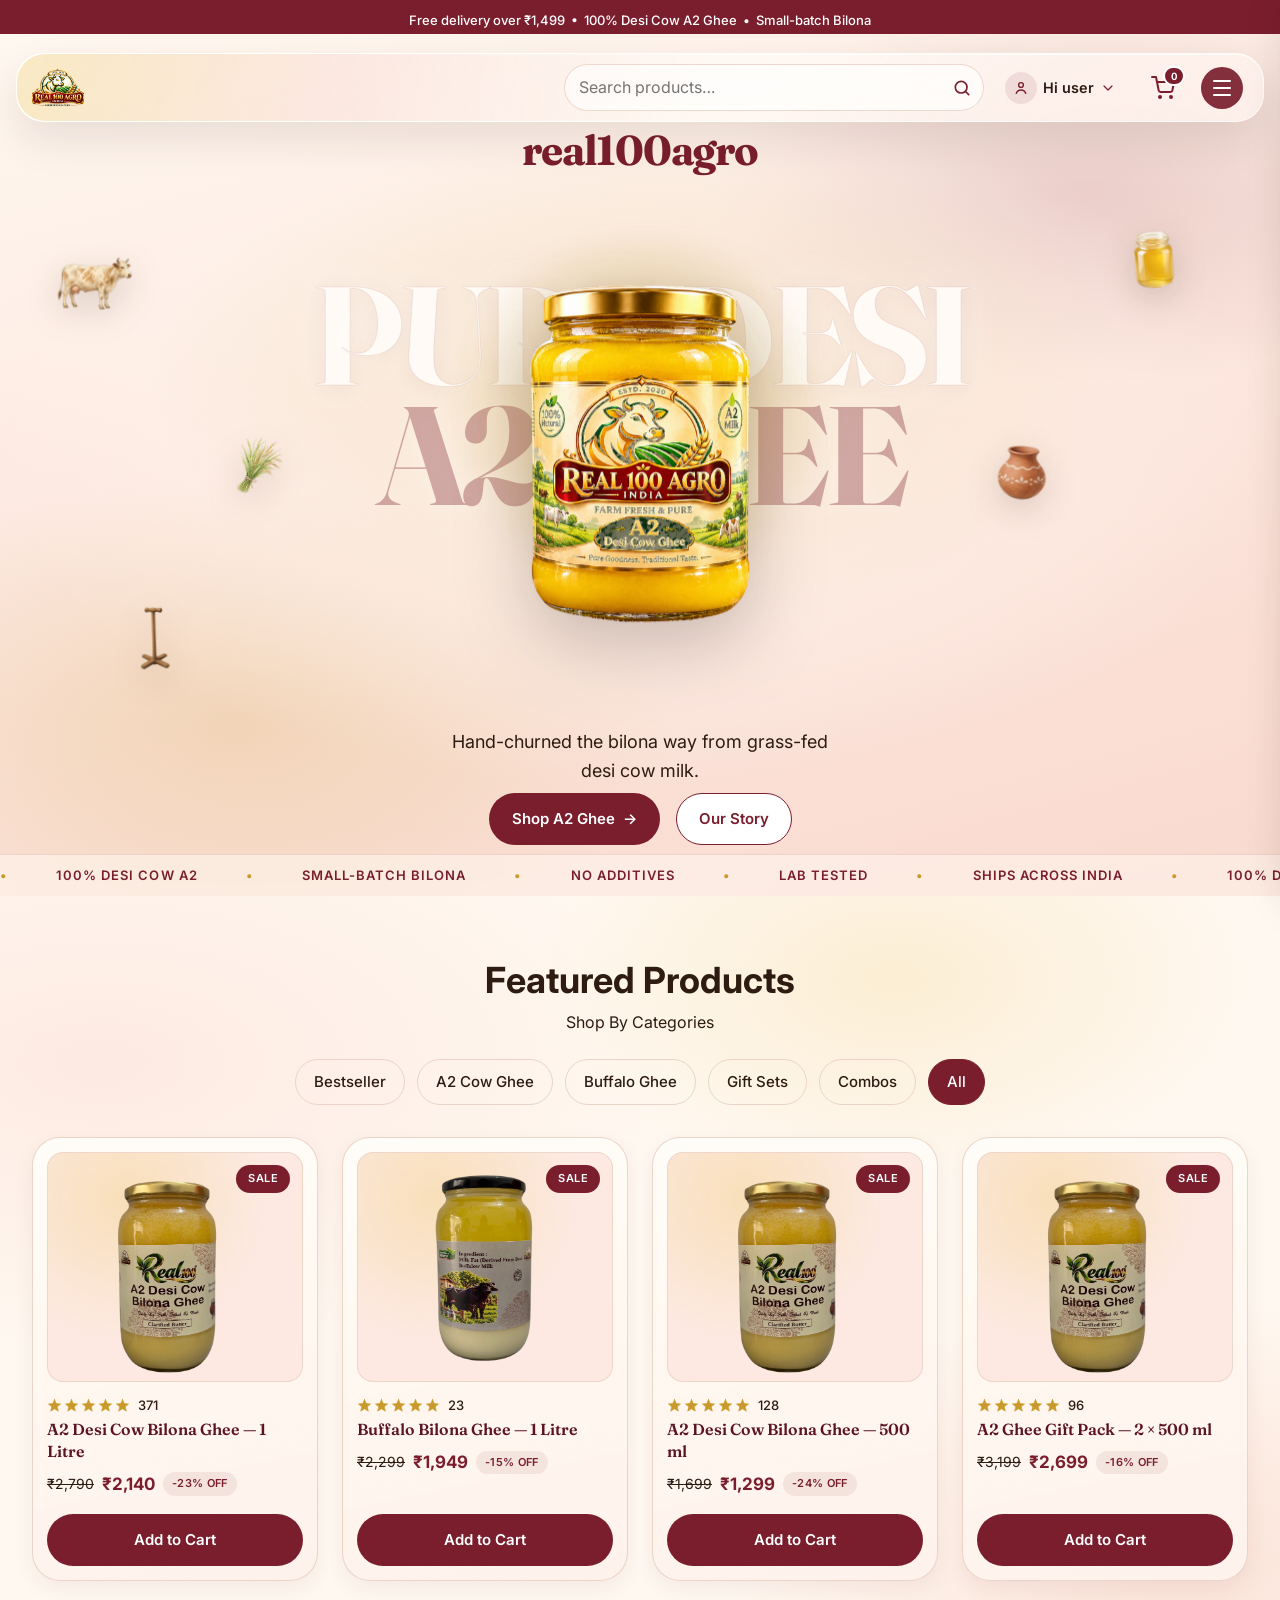
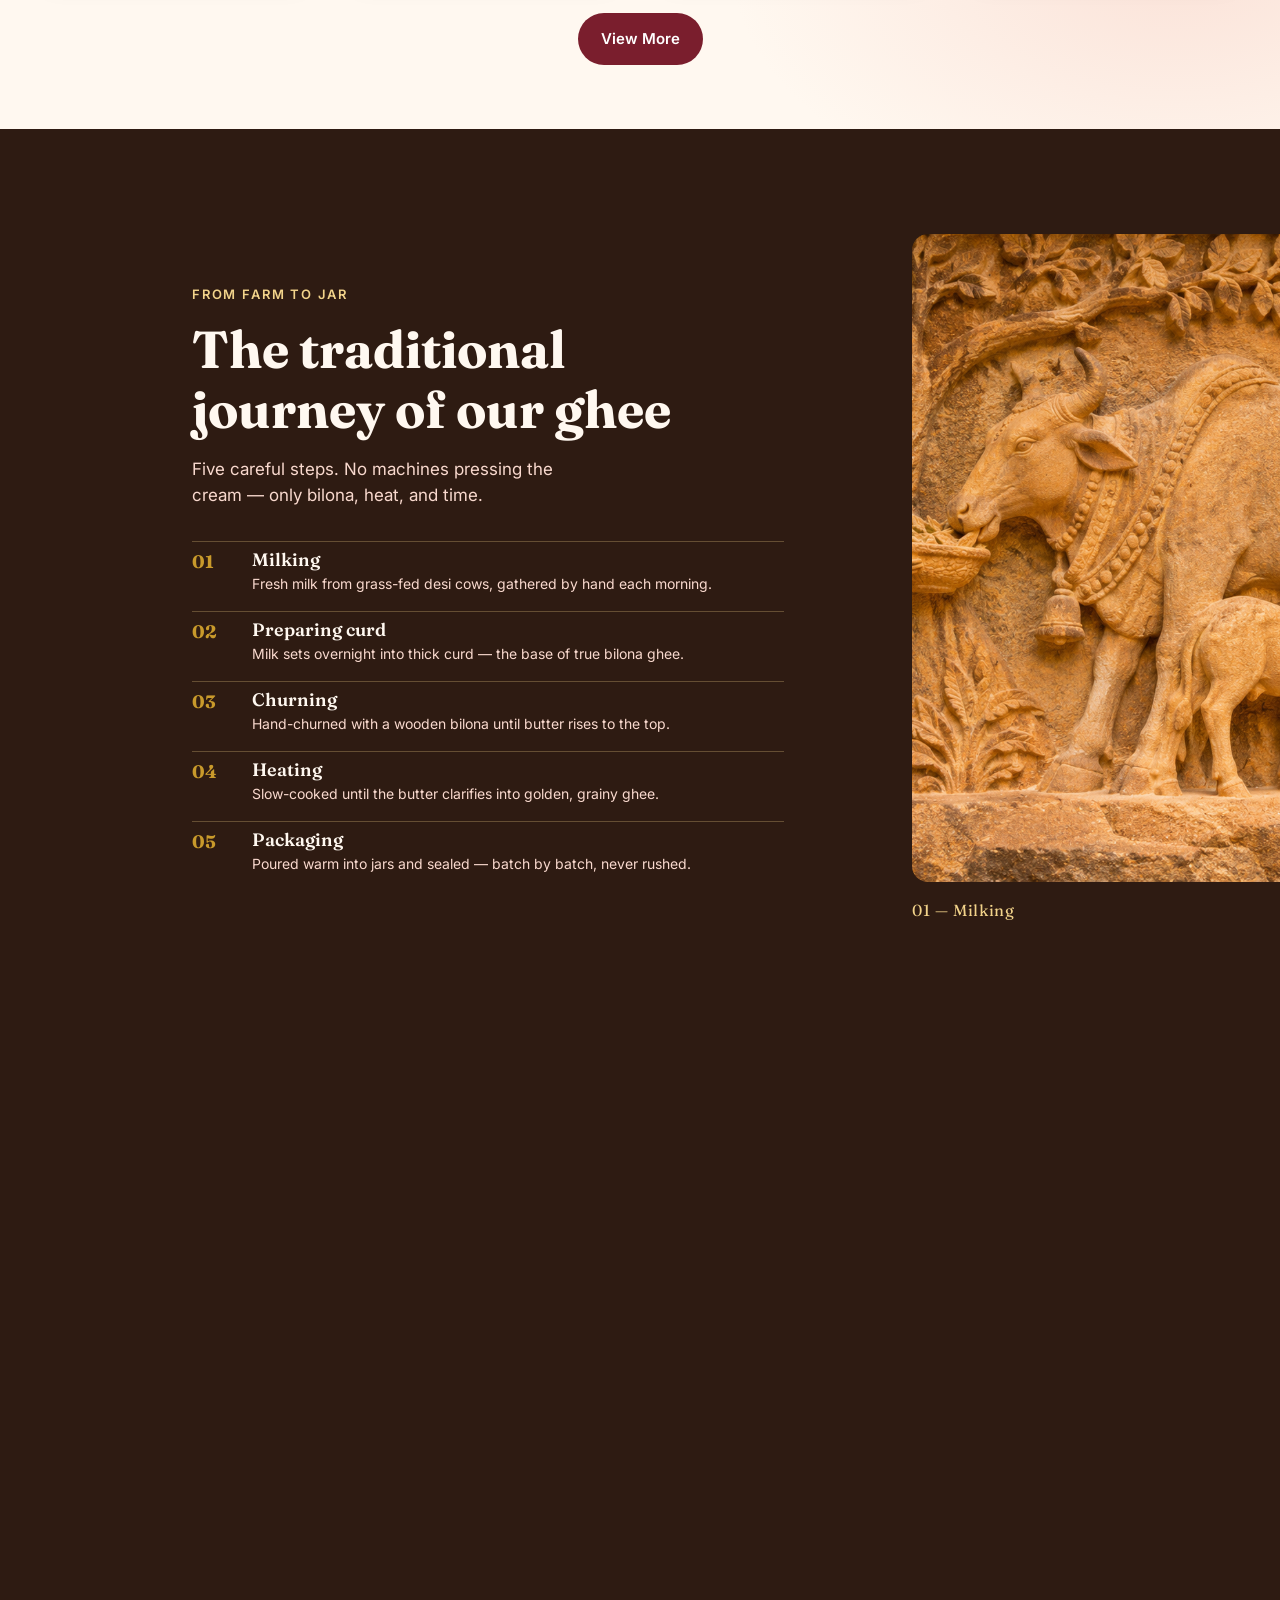
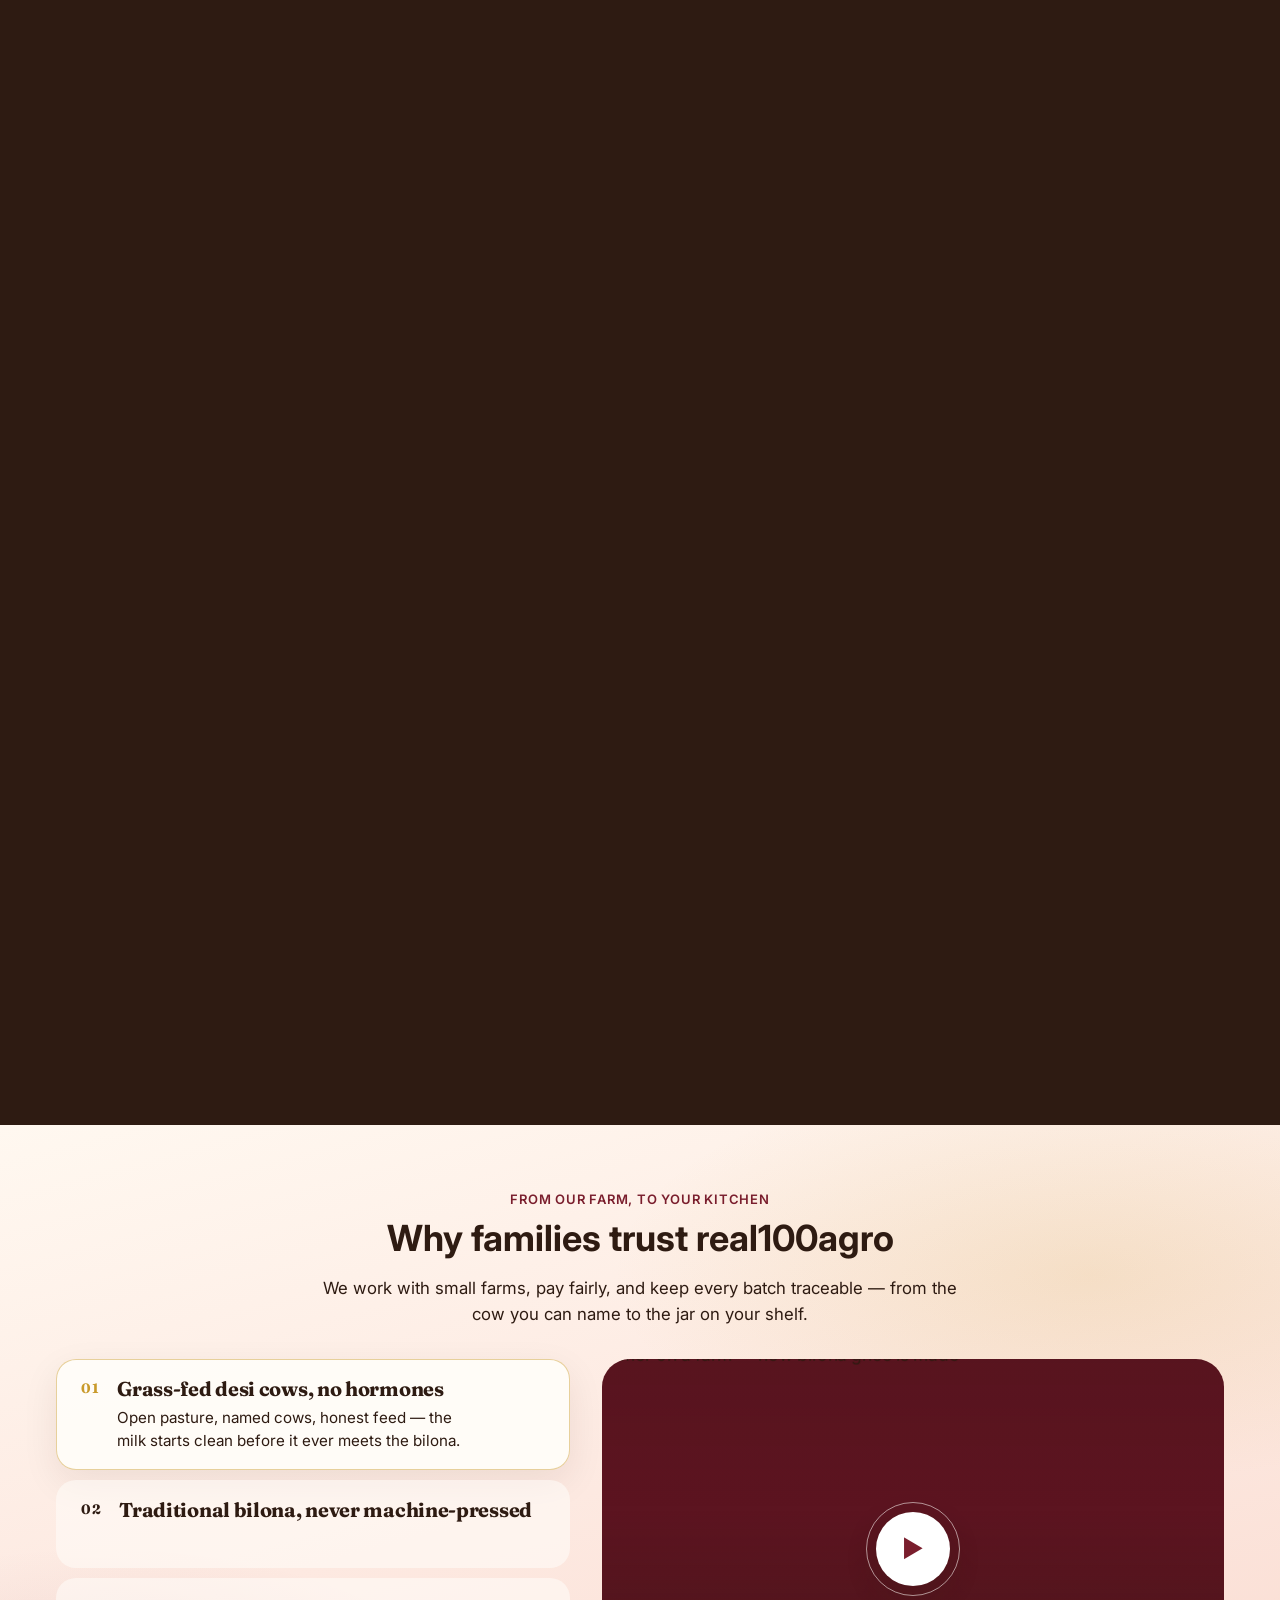
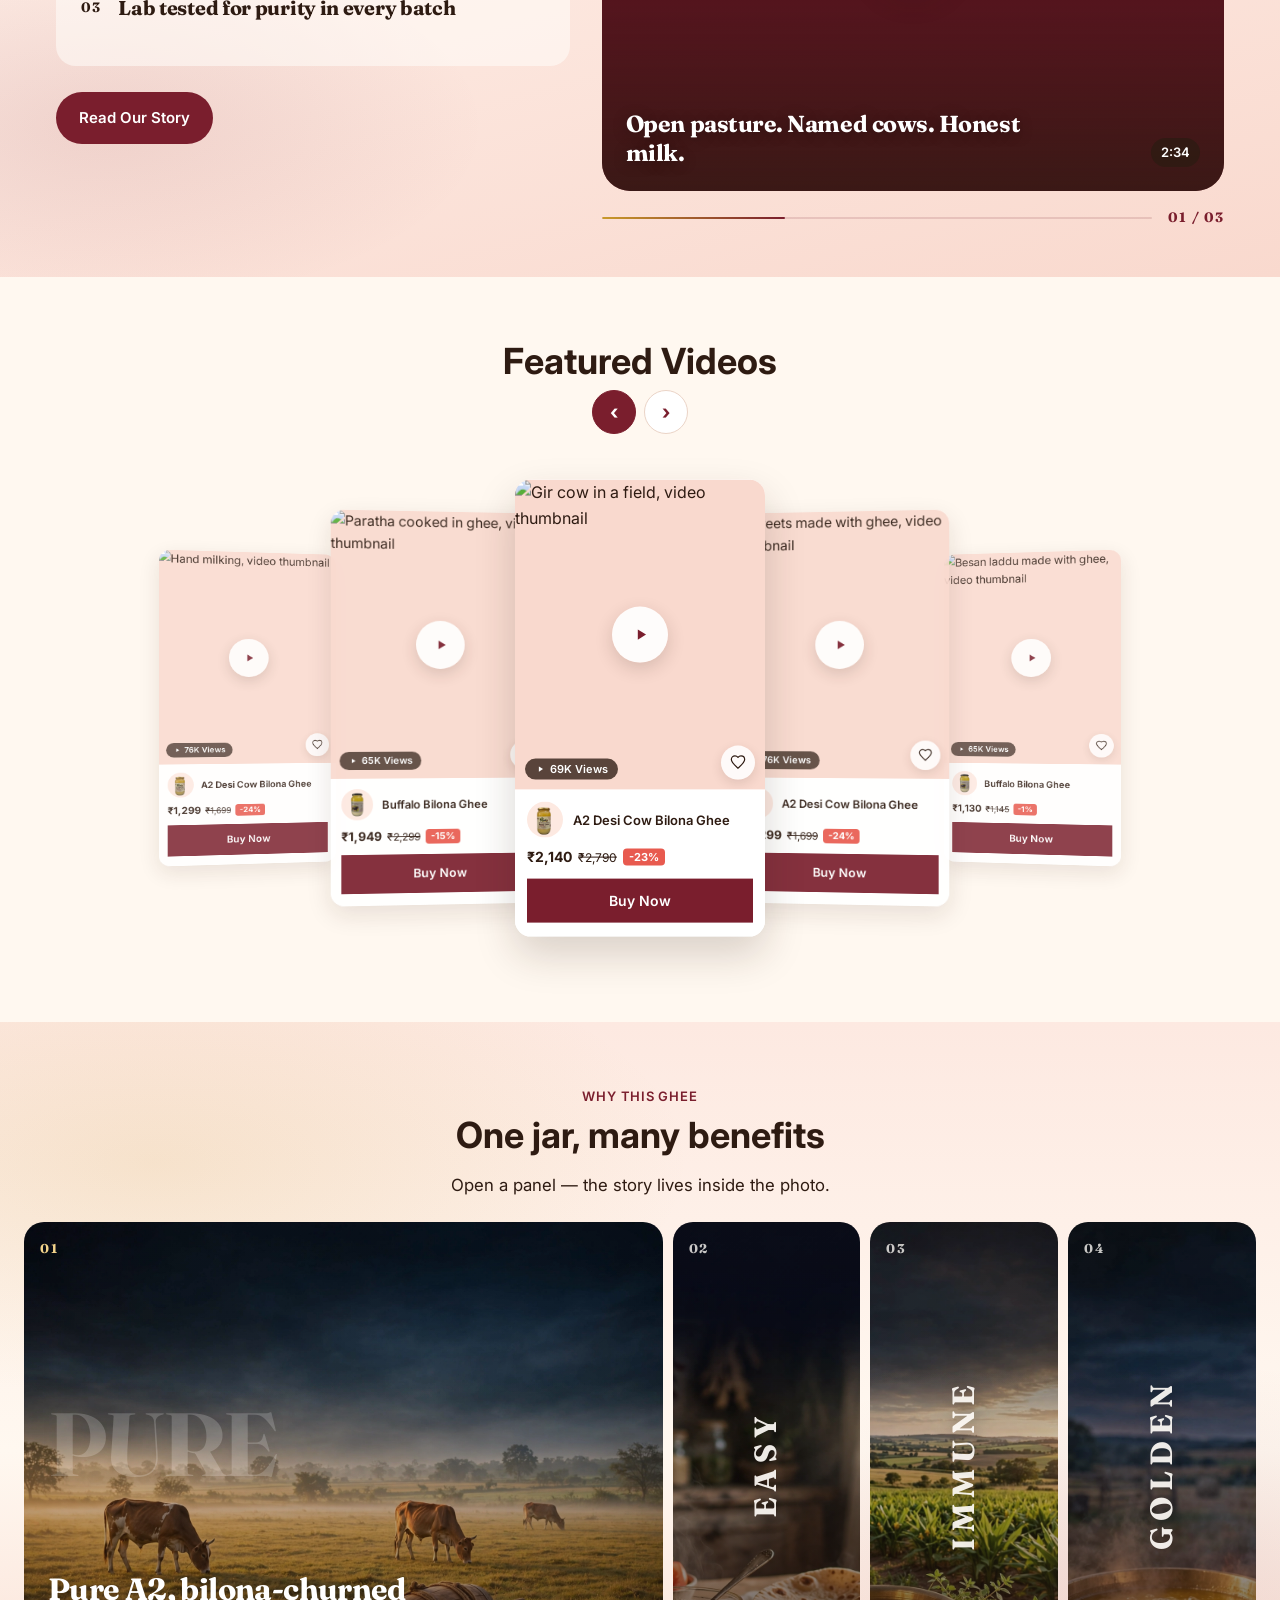
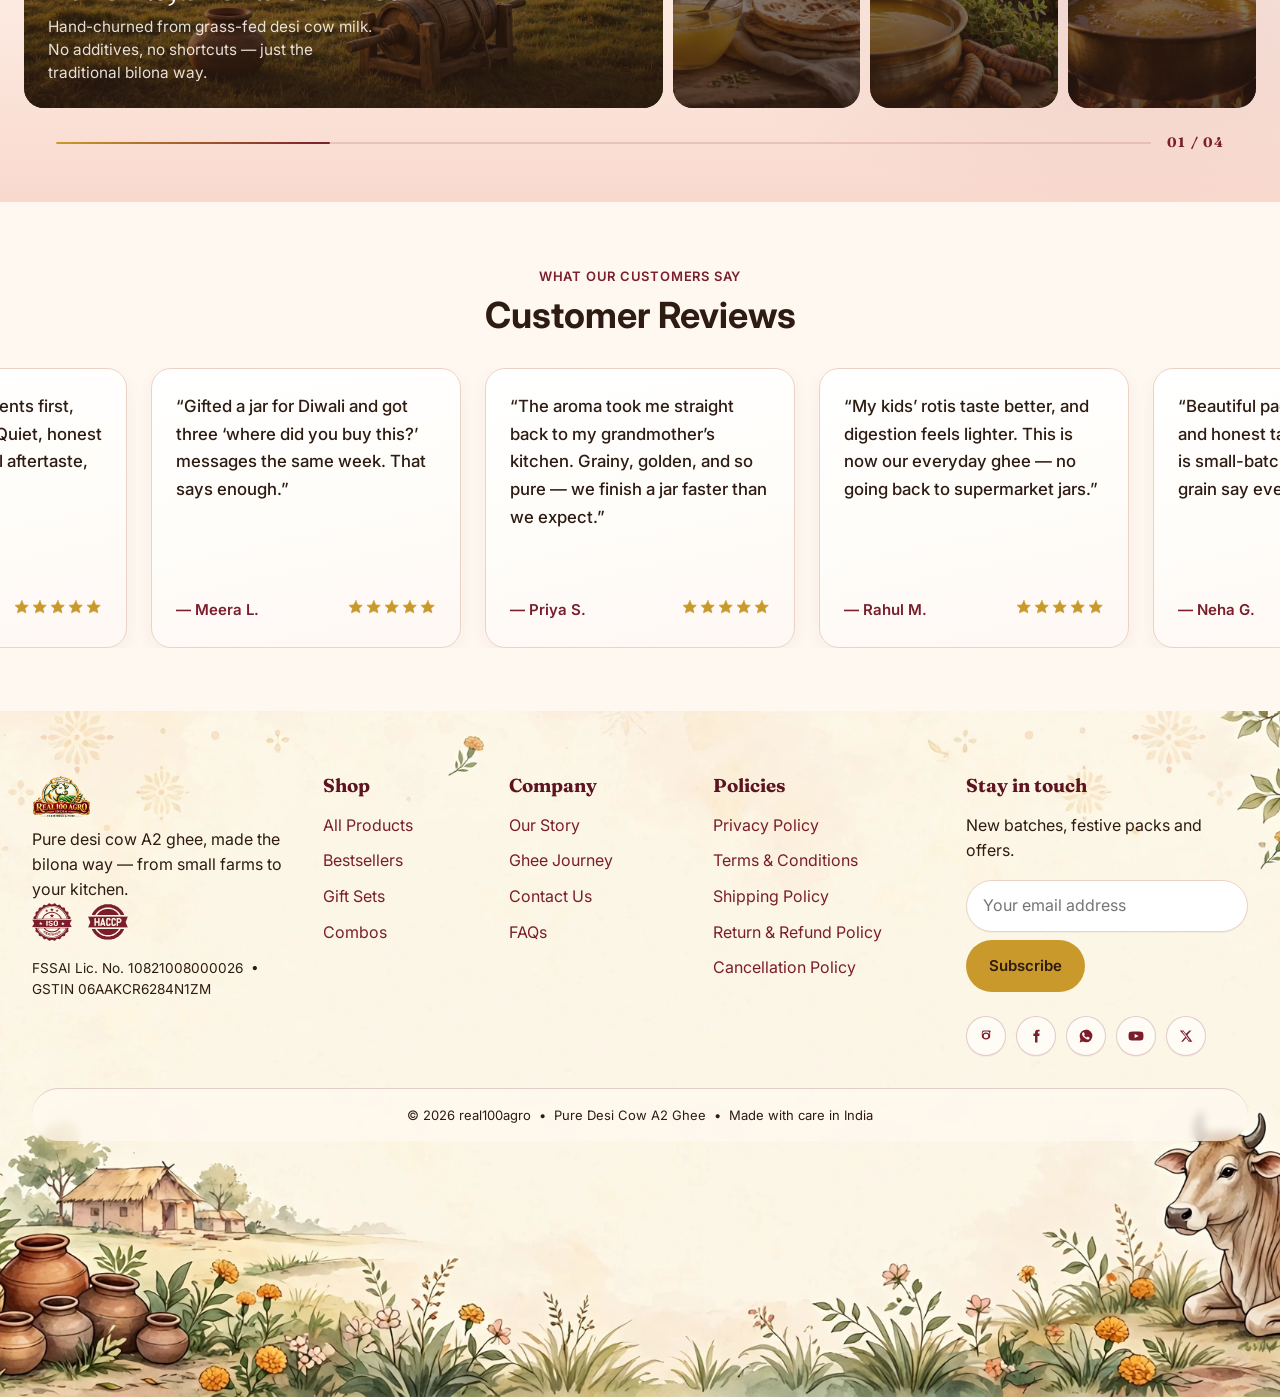
==== commit d223b394: "Add Real100 product photos and map them to catalog products Co-authored-by: Cursor <cursoragent@curs" ====
--- a/frontend/index.html
+++ b/frontend/index.html
@@ -187,7 +187,7 @@
             <a class="product-card__link" href="product.html" aria-label="View A2 Desi Cow Bilona Ghee 1 Litre">
               <div class="product-card__media">
                 <img
-                  src="https://cdn.shopify.com/s/files/1/0054/8300/3951/products/91yr2itCWcL._SL1500__1_1500x.jpg?v=1569312696"
+                  src="assets/images/products/a2-desi-cow-1l.png"
                   alt="A2 desi cow bilona ghee, 1 litre" width="306" height="306" loading="lazy" decoding="async">
                 <span class="product-card__badge">Sale</span>
               </div>
@@ -222,7 +222,7 @@
             <a class="product-card__link" href="product.html" aria-label="View Buffalo Bilona Ghee 1 Litre">
               <div class="product-card__media">
                 <img
-                  src="https://images.news18.com/news18marathi/uploads/2026/01/Ghee-1-2026-01-f6c0e764d6275aedfa888fc6712cb492-3x2.jpg?im=Resize,width=640,aspect=fit,type=normal"
+                  src="assets/images/products/buffalo-ghee-1l.png"
                   alt="Buffalo bilona ghee in a bowl" width="306" height="306" loading="lazy" decoding="async">
                 <span class="product-card__badge">Sale</span>
               </div>
@@ -256,7 +256,7 @@
           <article class="product-card" data-categories="a2 bestseller" data-product-id="a2-ghee-500ml" data-name="A2 Desi Cow Bilona Ghee 500 ml">
             <a class="product-card__link" href="product.html" aria-label="View A2 Desi Cow Bilona Ghee 500 ml">
               <div class="product-card__media">
-                <img src="https://ishavasyamproducts.com/cdn/shop/products/11_900x.jpg?v=1634724399"
+                <img src="assets/images/products/a2-desi-cow-1l.png"
                   alt="A2 desi cow bilona ghee, 500 ml" width="306" height="306" loading="lazy" decoding="async">
                 <span class="product-card__badge">Sale</span>
               </div>
@@ -290,7 +290,7 @@
           <article class="product-card" data-categories="gift combo a2 bestseller" data-product-id="a2-ghee-gift" data-name="A2 Ghee Gift Pack 2 x 500 ml">
             <a class="product-card__link" href="product.html" aria-label="View A2 Ghee Gift Pack">
               <div class="product-card__media">
-                <img src="https://www.distacart.com/cdn/shop/products/IshaVasyamA2DesiGhee.._1280x.jpg?v=1737559989"
+                <img src="assets/images/products/a2-desi-cow-1l.png"
                   alt="A2 ghee gift pack, 2 x 500 ml" width="306" height="306" loading="lazy" decoding="async">
                 <span class="product-card__badge">Sale</span>
               </div>
@@ -499,7 +499,7 @@
               <div class="video-card__body">
                 <div class="video-card__product">
                   <img class="video-card__thumb"
-                    src="https://cdn.shopify.com/s/files/1/0054/8300/3951/products/91yr2itCWcL._SL1500__1_1500x.jpg?v=1569312696"
+                    src="assets/images/products/a2-desi-cow-1l.png"
                     alt="" width="40" height="40" loading="lazy" decoding="async">
                   <h3 class="video-card__name">A2 Desi Cow Bilona Ghee</h3>
                 </div>
@@ -539,7 +539,7 @@
               <div class="video-card__body">
                 <div class="video-card__product">
                   <img class="video-card__thumb"
-                    src="https://ishavasyamproducts.com/cdn/shop/products/11_900x.jpg?v=1634724399" alt="" width="40"
+                    src="assets/images/products/a2-desi-cow-1l.png" alt="" width="40"
                     height="40" loading="lazy" decoding="async">
                   <h3 class="video-card__name">A2 Desi Cow Bilona Ghee</h3>
                 </div>
@@ -579,7 +579,7 @@
               <div class="video-card__body">
                 <div class="video-card__product">
                   <img class="video-card__thumb"
-                    src="https://images.news18.com/news18marathi/uploads/2026/01/Ghee-1-2026-01-f6c0e764d6275aedfa888fc6712cb492-3x2.jpg?im=Resize,width=640,aspect=fit,type=normal"
+                    src="assets/images/products/buffalo-ghee-1l.png"
                     alt="" width="40" height="40" loading="lazy" decoding="async">
                   <h3 class="video-card__name">Buffalo Bilona Ghee</h3>
                 </div>
@@ -618,7 +618,7 @@
               <div class="video-card__body">
                 <div class="video-card__product">
                   <img class="video-card__thumb"
-                    src="https://cdn.shopify.com/s/files/1/0054/8300/3951/products/91yr2itCWcL._SL1500__1_1500x.jpg?v=1569312696"
+                    src="assets/images/products/a2-desi-cow-1l.png"
                     alt="" width="40" height="40" loading="lazy" decoding="async">
                   <h3 class="video-card__name">A2 Desi Cow Bilona Ghee</h3>
                 </div>
@@ -658,7 +658,7 @@
               <div class="video-card__body">
                 <div class="video-card__product">
                   <img class="video-card__thumb"
-                    src="https://ishavasyamproducts.com/cdn/shop/products/11_900x.jpg?v=1634724399" alt="" width="40"
+                    src="assets/images/products/a2-desi-cow-1l.png" alt="" width="40"
                     height="40" loading="lazy" decoding="async">
                   <h3 class="video-card__name">A2 Desi Cow Bilona Ghee</h3>
                 </div>
@@ -698,7 +698,7 @@
               <div class="video-card__body">
                 <div class="video-card__product">
                   <img class="video-card__thumb"
-                    src="https://images.news18.com/news18marathi/uploads/2026/01/Ghee-1-2026-01-f6c0e764d6275aedfa888fc6712cb492-3x2.jpg?im=Resize,width=640,aspect=fit,type=normal"
+                    src="assets/images/products/buffalo-ghee-1l.png"
                     alt="" width="40" height="40" loading="lazy" decoding="async">
                   <h3 class="video-card__name">Buffalo Bilona Ghee</h3>
                 </div>
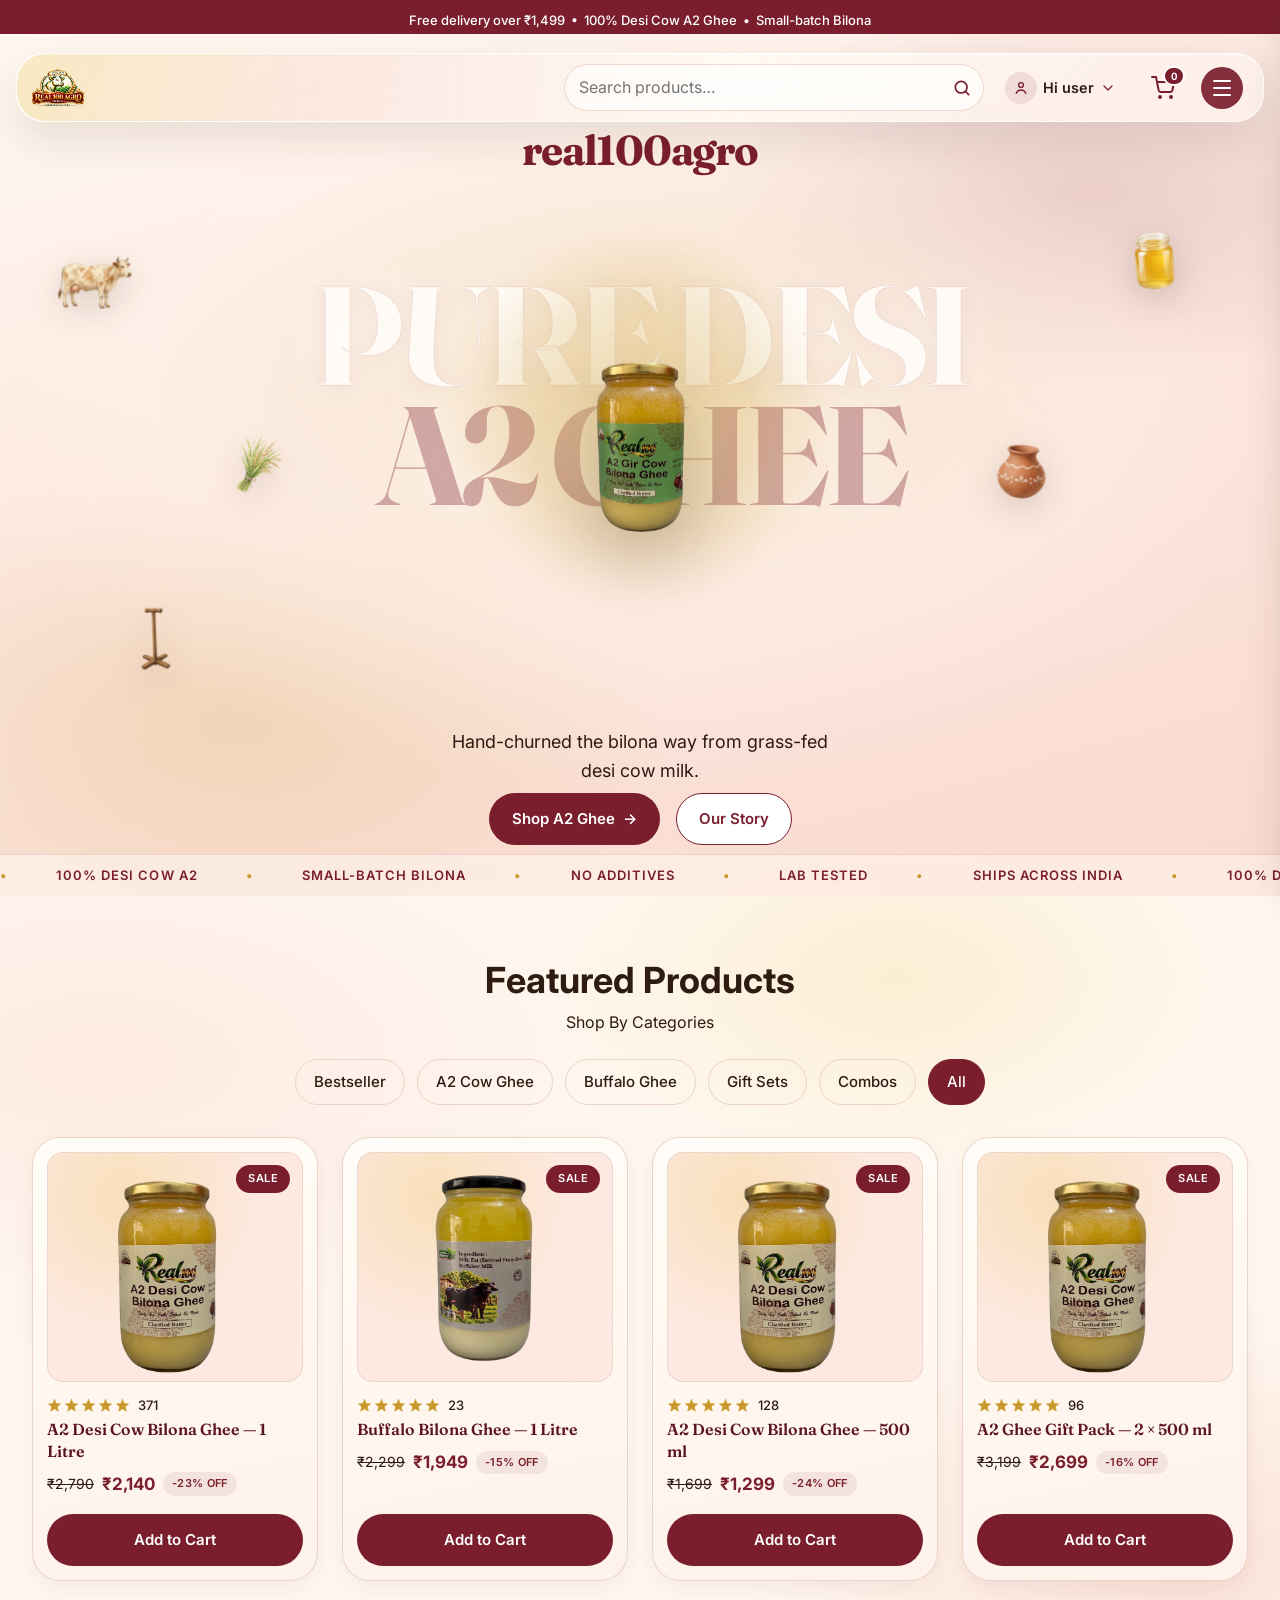
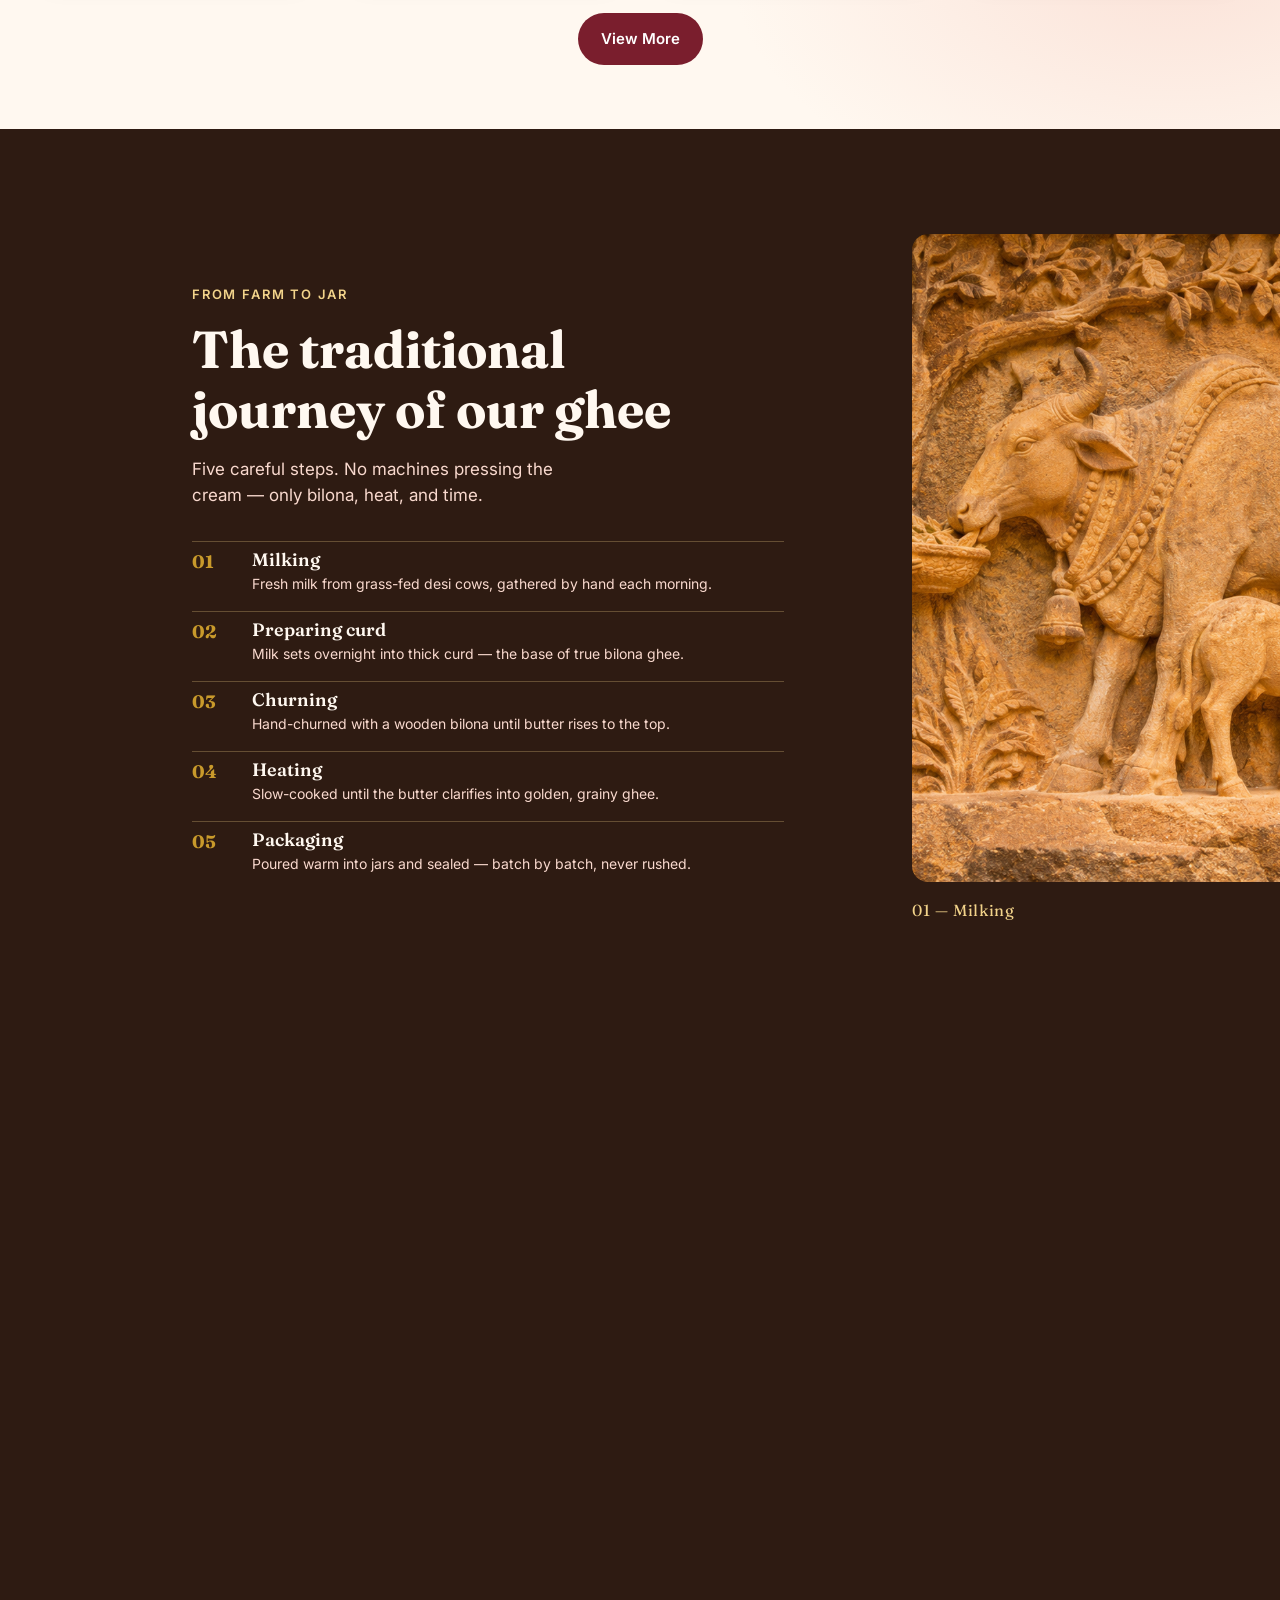
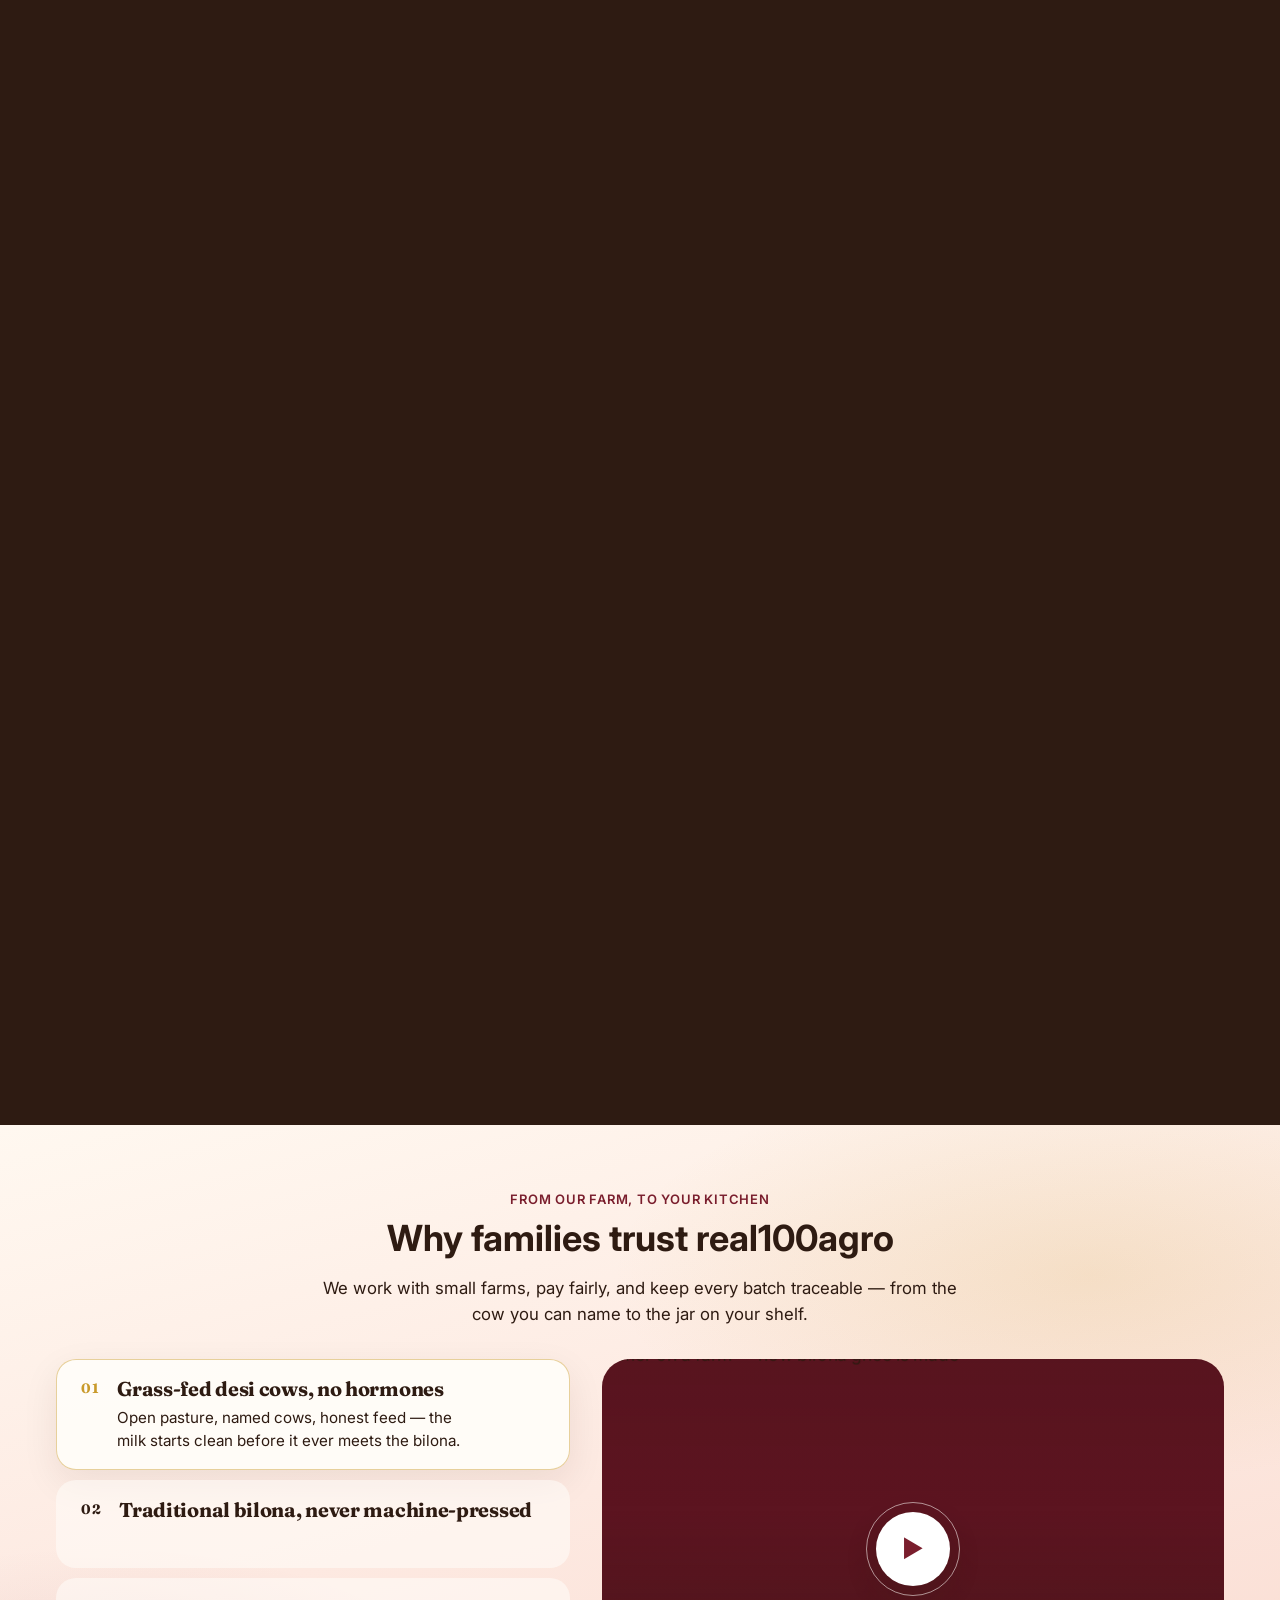
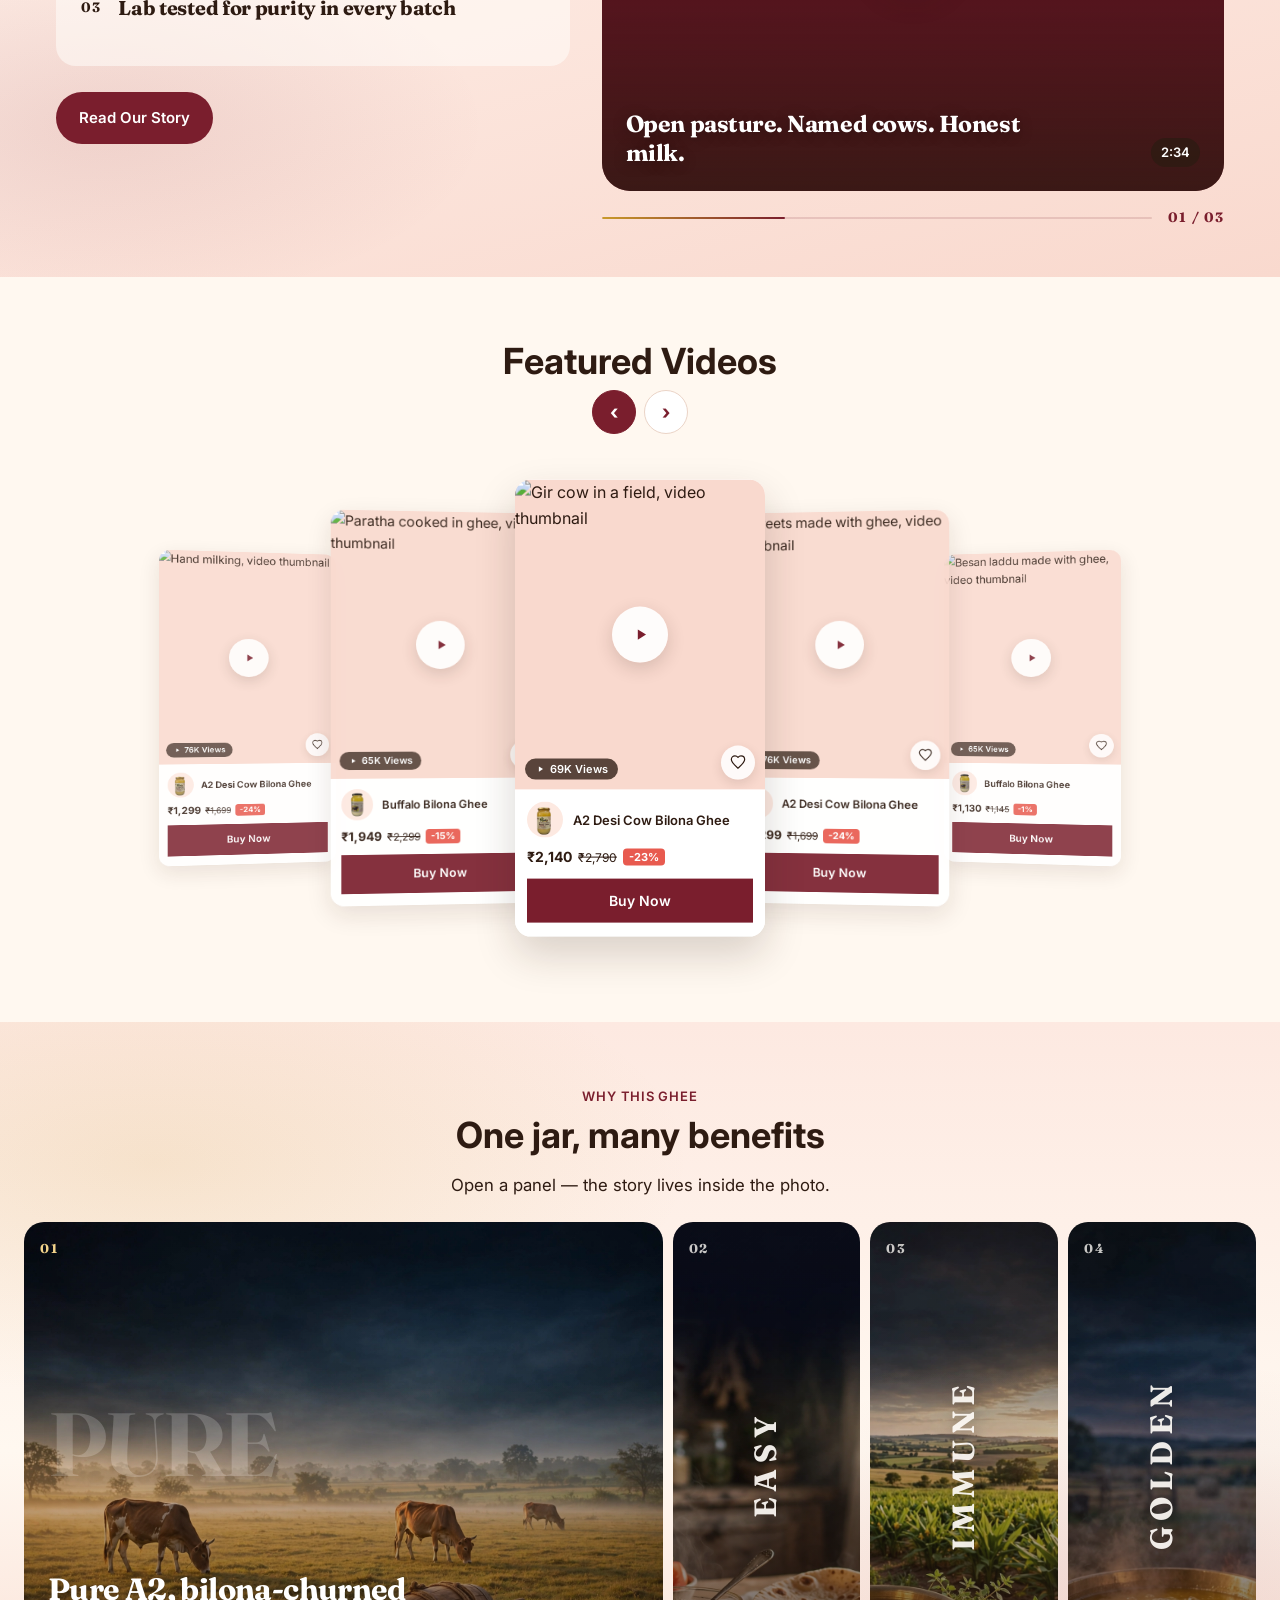
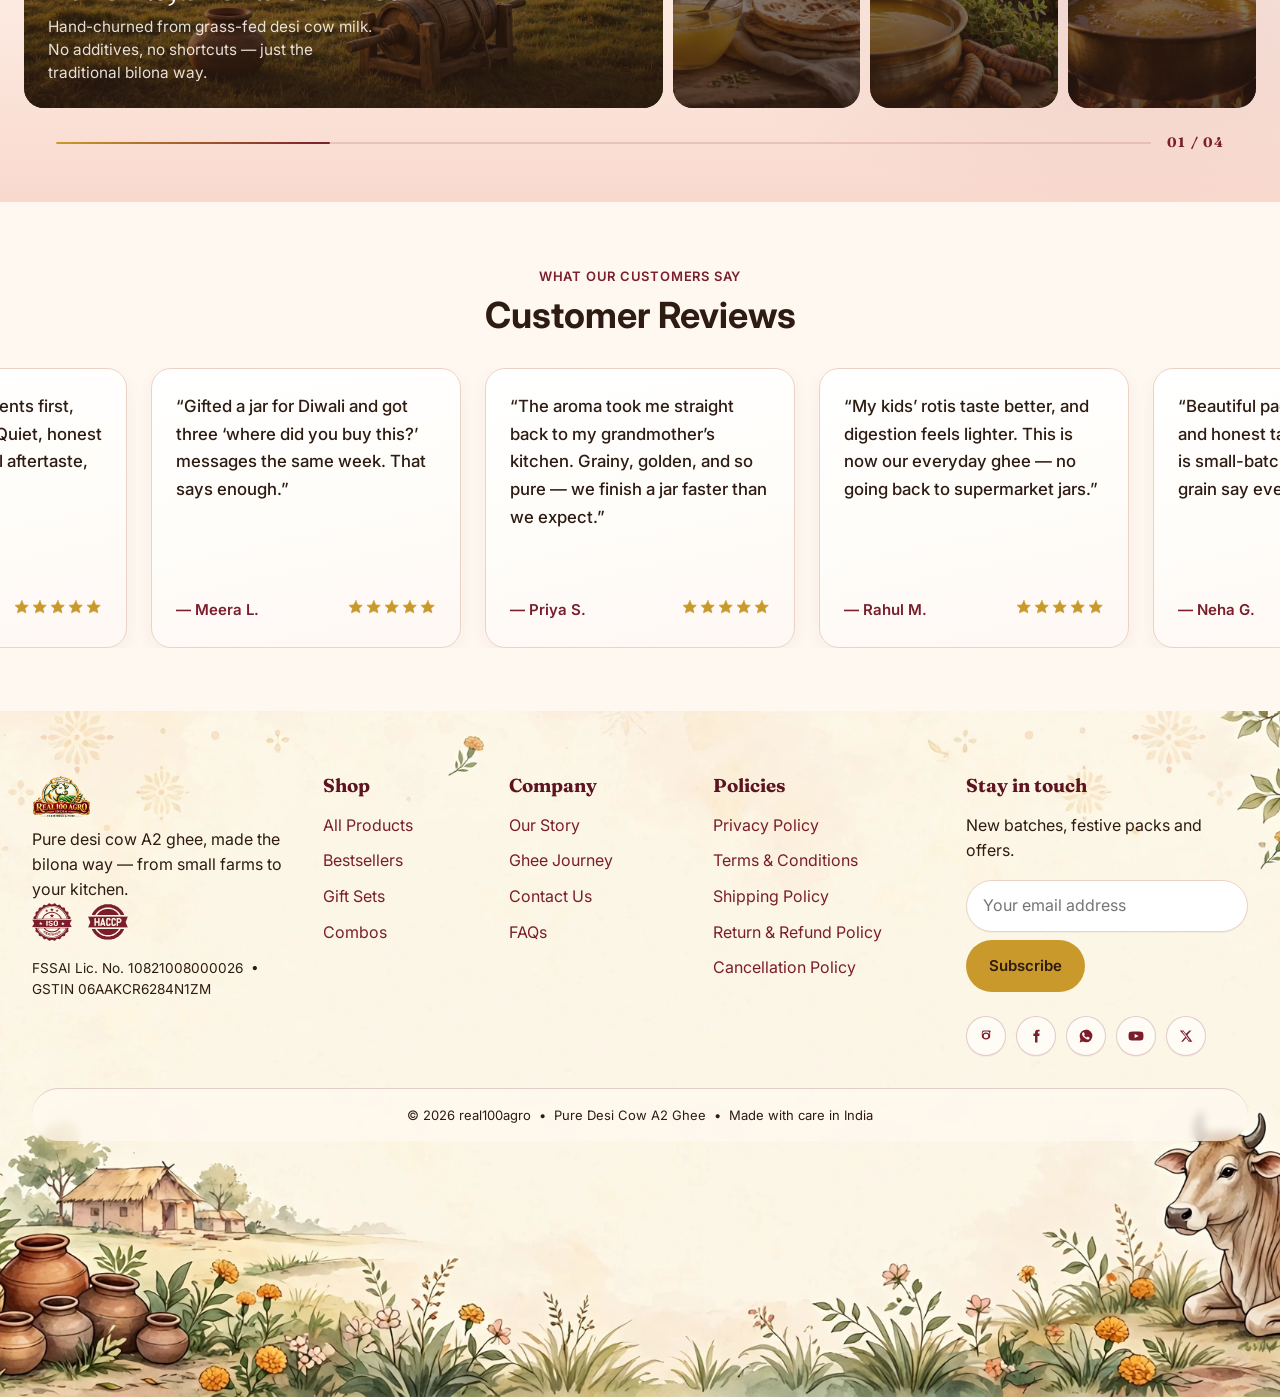
==== commit e90e7ac7: "Randomize hero product photo from Real100 jar images Co-authored-by: Cursor <cursoragent@cursor.com>" ====
--- a/frontend/index.html
+++ b/frontend/index.html
@@ -139,8 +139,8 @@
         </div>
 
         <div class="hero-jar" data-hero-jar>
-          <img src="assets/images/hero_jar_cutout.png" alt="Jar of Real 100 Agro A2 desi cow ghee" width="400"
-            height="600" fetchpriority="high" decoding="async">
+          <img data-hero-jar-image src="assets/images/products/a2-desi-cow-1l.png"
+            alt="Real100 Agro bilona ghee" width="400" height="600" fetchpriority="high" decoding="async">
         </div>
 
         <div class="hero-copy">
